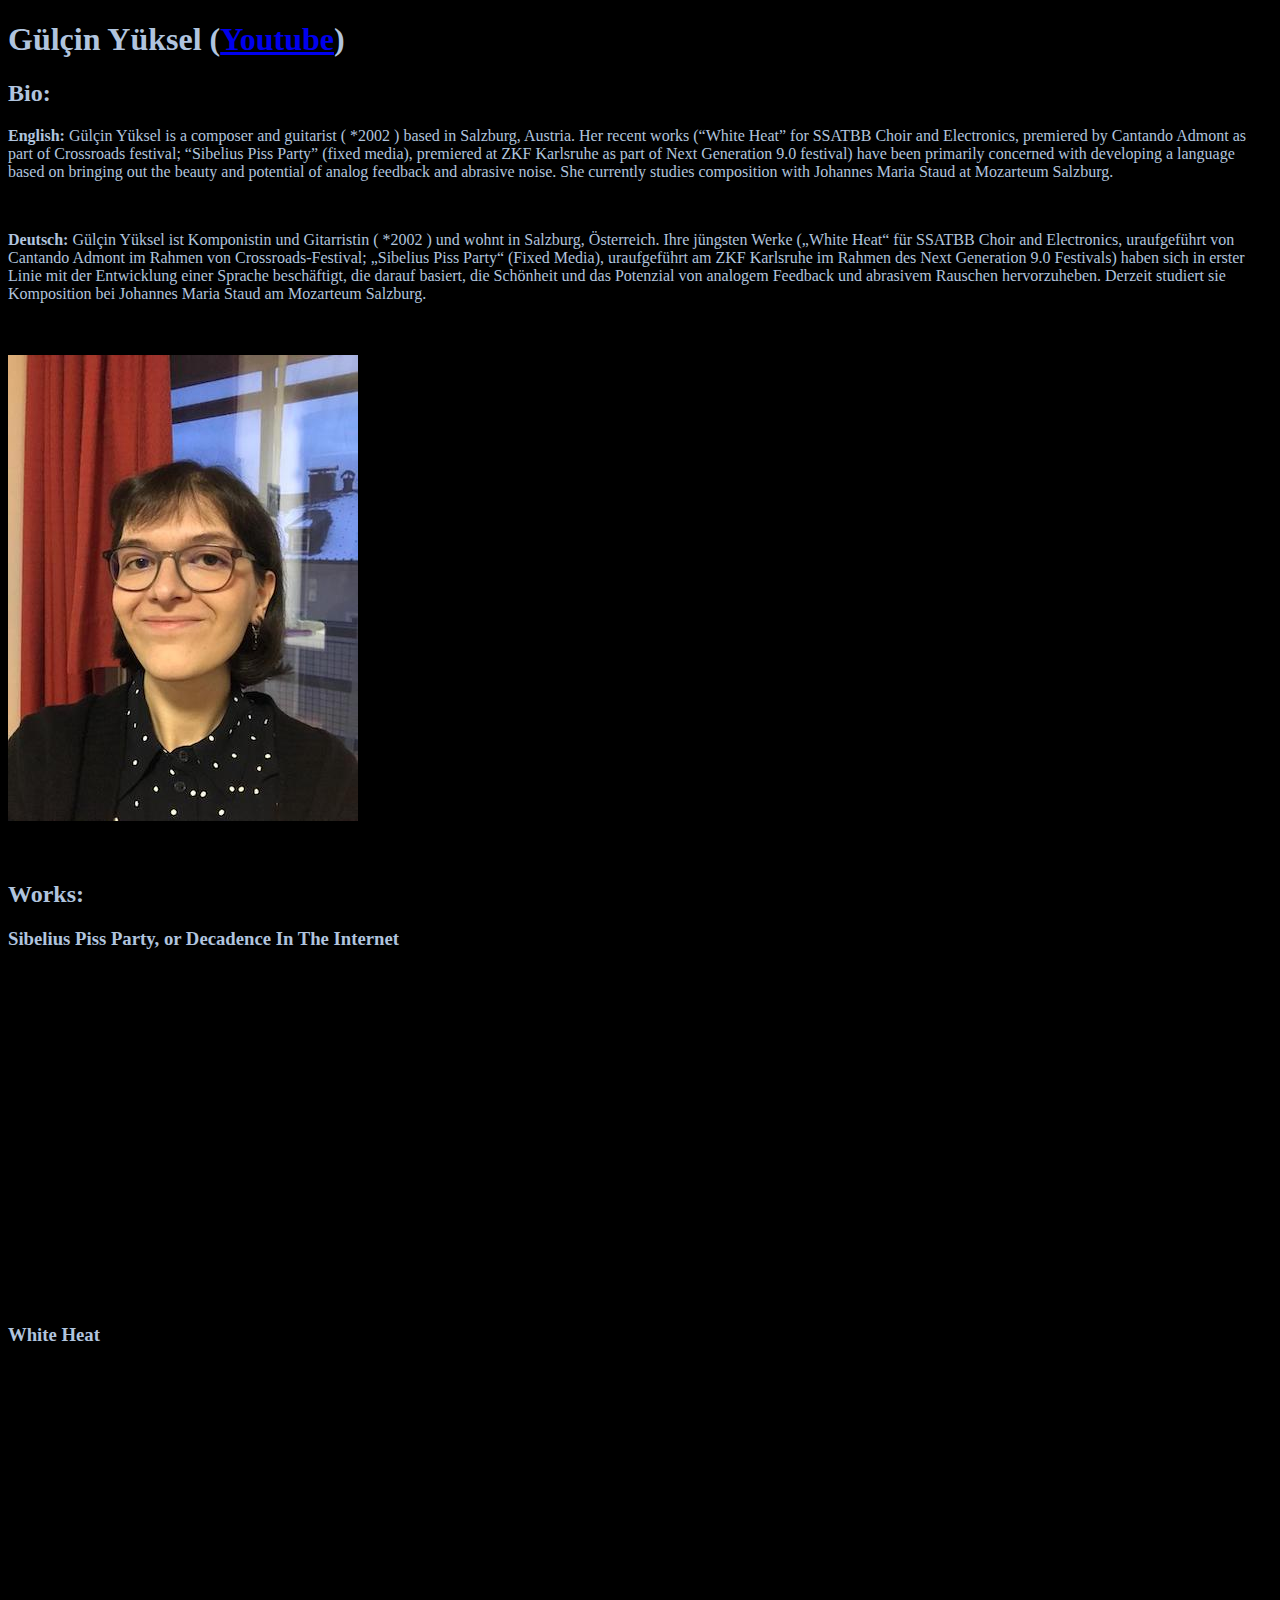
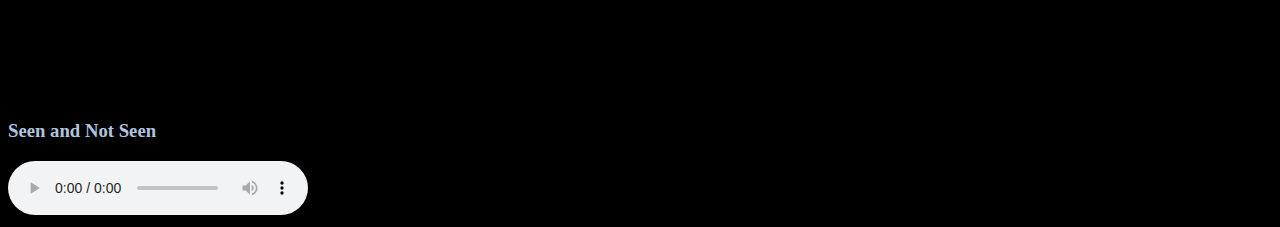
==== index.html @ 16b64a78 "Add files via upload" ====
<!DOCTYPE html>
<html>
    <head>
    	
        <meta charset="utf-8">
        <meta name="viewport" content="width=device-width, initial-scale=1">
        <title>The Wisdom of The Plant</title>
        <style>
            body {
                background: black;
                color: lightsteelblue;
            }    
        </style>
    
    </head>	
 

    <body>


        <header>

            <h1>Gülçin Yüksel 
                    
                    (<a href="https://www.youtube.com/channel/UC0Oo_1ueF9h9_8ClsS2RiwA">Youtube</a>)
            
            </h1>

        </header>
        
        <main>
        
            
            <article>

                <h2>Bio:</h2>

                <section>
                
                    <p>
                        <b>English:</b> Gülçin Yüksel is a composer and guitarist ( *2002 ) based in Salzburg, Austria. Her recent works (“White Heat” for SSATBB Choir and Electronics, premiered by Cantando Admont as part of Crossroads festival; “Sibelius Piss Party” (fixed media), premiered at ZKF Karlsruhe as part of Next Generation 9.0 festival) have been primarily concerned with developing a language based on bringing out the beauty and potential of analog feedback and abrasive noise. She currently studies composition with Johannes Maria Staud at Mozarteum Salzburg.</p>

                </section><br>
                
                <section>
                    
                    <p>
                        <b>Deutsch:</b> Gülçin Yüksel ist Komponistin und Gitarristin ( *2002 ) und wohnt in Salzburg, Österreich. Ihre jüngsten Werke („White Heat“ für SSATBB Choir and Electronics, uraufgeführt von Cantando Admont im Rahmen von Crossroads-Festival; „Sibelius Piss Party“ (Fixed Media), uraufgeführt am ZKF Karlsruhe im Rahmen des Next Generation 9.0 Festivals) haben sich in erster Linie mit der Entwicklung einer Sprache beschäftigt, die darauf basiert, die Schönheit und das Potenzial von analogem Feedback und abrasivem Rauschen hervorzuheben. Derzeit studiert sie Komposition bei Johannes Maria Staud am Mozarteum Salzburg.
                    </p>    

                </section><br><br> 

                <section>

                    <img src="me.jpeg" alt="me">

                </section>       
            
            

            </article><br><br>

            <article>

                
                <h2><b>Works:</b></h2>

                <section>
                
                    <p>
                        <h3>Sibelius Piss Party, or Decadence In The Internet</h3> 
                    </p>

                    <iframe width="560" height="315" src="https://www.youtube.com/embed/KhAY-fOJGyc" title="YouTube video player" frameborder="0" allow="accelerometer; autoplay; clipboard-write; encrypted-media; gyroscope; picture-in-picture; web-share" allowfullscreen></iframe>
                
                </section><br>

                
                <section>
                
                    <p>
                        <h3>White Heat</h3> 
                    </p>

                    <iframe width="560" height="315" src="https://www.youtube.com/embed/L78QsB83ImY?start=6301" title="YouTube video player" frameborder="0" allow="accelerometer; autoplay; clipboard-write; encrypted-media; gyroscope; picture-in-picture; web-share" allowfullscreen></iframe>
                
                </section><br> 


                <section>
                
                    <p>
                        <h3>Seen and Not Seen</h3> 
                    </p>

                    <audio controls>
                   
                        <source src="seenandnotseen.wav" type="audio/wav">
                    
                    </audio>
                
                </section>                              

        
            </article>                

        

        </main>

        

        
        


        <footer>
            


        </footer>

    



    </body>


</html>
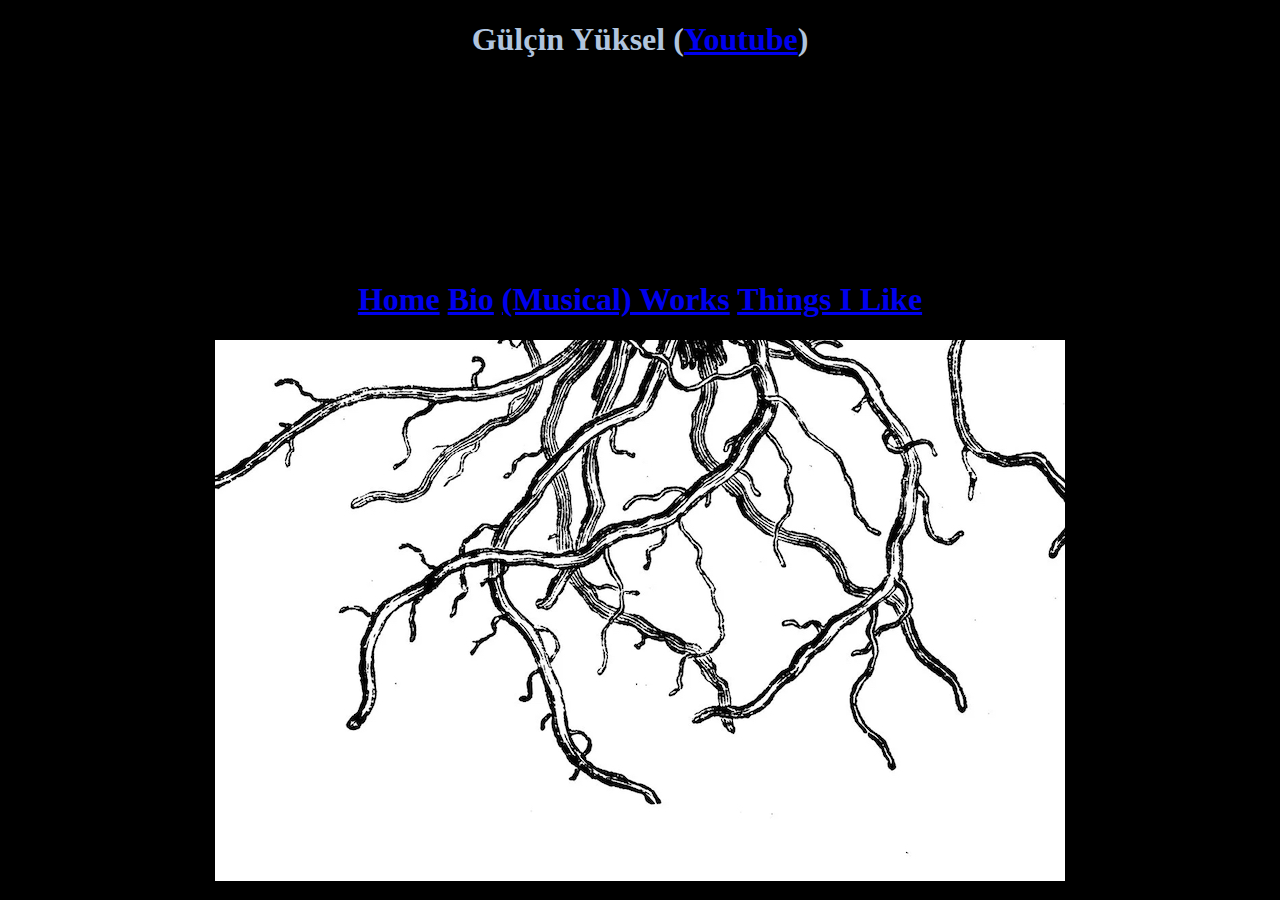
==== commit 5e4d569f: "Add files via upload" ====
--- a/index.html
+++ b/index.html
@@ -20,92 +20,52 @@
 
         <header>
 
-            <h1>Gülçin Yüksel 
+            <center>
+
+                <h1>Gülçin Yüksel 
                     
                     (<a href="https://www.youtube.com/channel/UC0Oo_1ueF9h9_8ClsS2RiwA">Youtube</a>)
             
-            </h1>
+                </h1>
+
+            </center>
+
 
         </header>
+
+        <br><br><br><br><br><br><br><br><br><br> <!--10 breaks-->
+
+        <center>
+            
+            <nav>
+                
+                <h1>
+                    
+                    <a href="./index.html">Home</a>
+                    
+                    <a href="./bio.html">Bio</a>
+                    
+                    <a href="./musical_works.html">(Musical) Works</a>
+
+                    <a href="./things_i_like.html">Things I Like</a>
+                
+                </h1>
+            
+            </nav>
         
-        <main>
-        
+        </center>
+
+        <section>
+
+            <center>
+                <img src="rhizome.jpeg" alt="rhizome">
+            </center>
             
-            <article>
-
-                <h2>Bio:</h2>
-
-                <section>
-                
-                    <p>
-                        <b>English:</b> Gülçin Yüksel is a composer and guitarist ( *2002 ) based in Salzburg, Austria. Her recent works (“White Heat” for SSATBB Choir and Electronics, premiered by Cantando Admont as part of Crossroads festival; “Sibelius Piss Party” (fixed media), premiered at ZKF Karlsruhe as part of Next Generation 9.0 festival) have been primarily concerned with developing a language based on bringing out the beauty and potential of analog feedback and abrasive noise. She currently studies composition with Johannes Maria Staud at Mozarteum Salzburg.</p>
-
-                </section><br>
-                
-                <section>
-                    
-                    <p>
-                        <b>Deutsch:</b> Gülçin Yüksel ist Komponistin und Gitarristin ( *2002 ) und wohnt in Salzburg, Österreich. Ihre jüngsten Werke („White Heat“ für SSATBB Choir and Electronics, uraufgeführt von Cantando Admont im Rahmen von Crossroads-Festival; „Sibelius Piss Party“ (Fixed Media), uraufgeführt am ZKF Karlsruhe im Rahmen des Next Generation 9.0 Festivals) haben sich in erster Linie mit der Entwicklung einer Sprache beschäftigt, die darauf basiert, die Schönheit und das Potenzial von analogem Feedback und abrasivem Rauschen hervorzuheben. Derzeit studiert sie Komposition bei Johannes Maria Staud am Mozarteum Salzburg.
-                    </p>    
-
-                </section><br><br> 
-
-                <section>
-
-                    <img src="me.jpeg" alt="me">
-
-                </section>       
-            
-            
-
-            </article><br><br>
-
-            <article>
-
-                
-                <h2><b>Works:</b></h2>
-
-                <section>
-                
-                    <p>
-                        <h3>Sibelius Piss Party, or Decadence In The Internet</h3> 
-                    </p>
-
-                    <iframe width="560" height="315" src="https://www.youtube.com/embed/KhAY-fOJGyc" title="YouTube video player" frameborder="0" allow="accelerometer; autoplay; clipboard-write; encrypted-media; gyroscope; picture-in-picture; web-share" allowfullscreen></iframe>
-                
-                </section><br>
-
-                
-                <section>
-                
-                    <p>
-                        <h3>White Heat</h3> 
-                    </p>
-
-                    <iframe width="560" height="315" src="https://www.youtube.com/embed/L78QsB83ImY?start=6301" title="YouTube video player" frameborder="0" allow="accelerometer; autoplay; clipboard-write; encrypted-media; gyroscope; picture-in-picture; web-share" allowfullscreen></iframe>
-                
-                </section><br> 
+        </section>
 
 
-                <section>
-                
-                    <p>
-                        <h3>Seen and Not Seen</h3> 
-                    </p>
-
-                    <audio controls>
-                   
-                        <source src="seenandnotseen.wav" type="audio/wav">
-                    
-                    </audio>
-                
-                </section>                              
 
         
-            </article>                
-
-        
-
         </main>
 
         
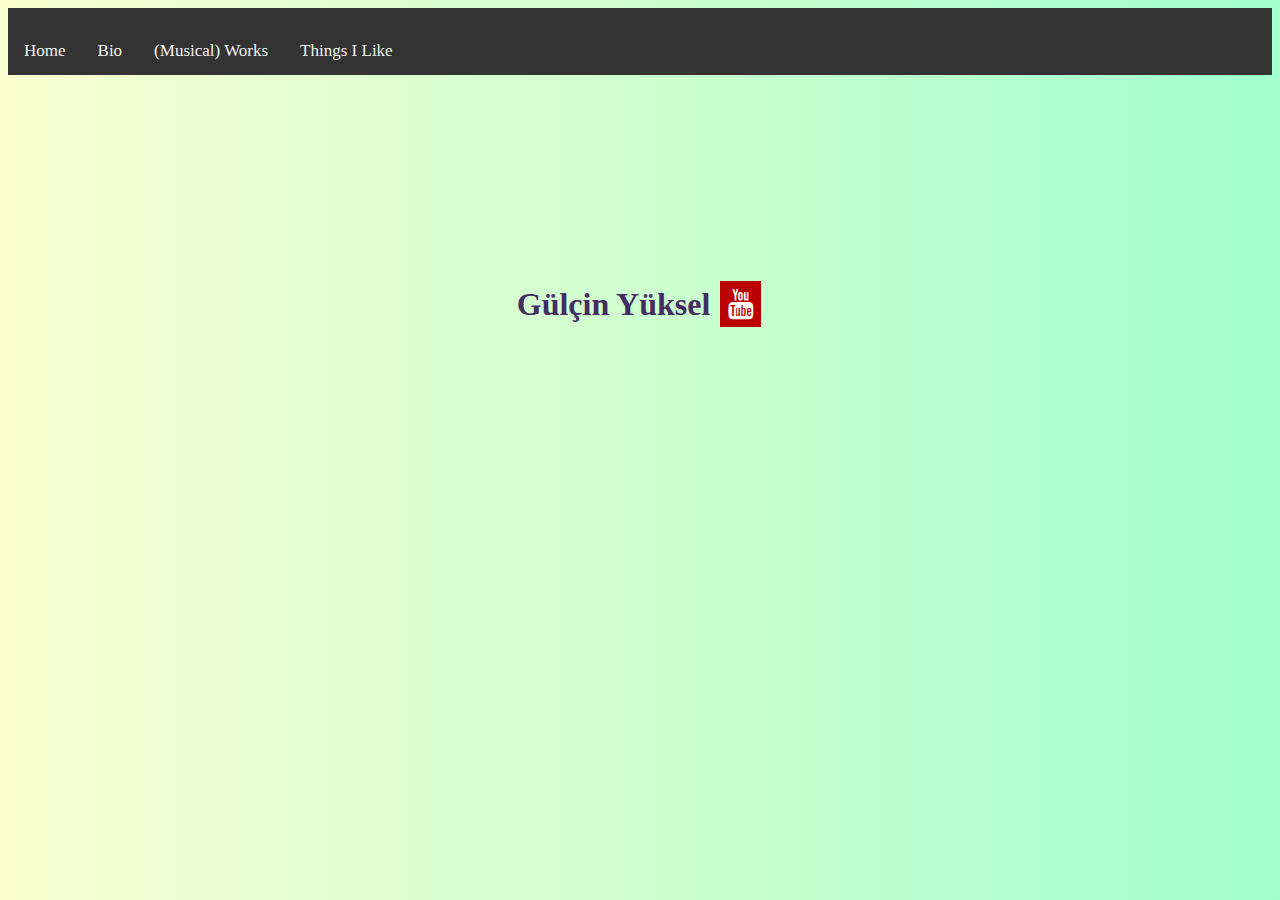
==== commit ec5b6fae: "Update index.html" ====
--- a/index.html
+++ b/index.html
@@ -4,12 +4,61 @@
     	
         <meta charset="utf-8">
         <meta name="viewport" content="width=device-width, initial-scale=1">
+        <link rel="stylesheet" href="https://cdnjs.cloudflare.com/ajax/libs/font-awesome/4.7.0/css/font-awesome.min.css">
         <title>The Wisdom of The Plant</title>
         <style>
             body {
-                background: black;
-                color: lightsteelblue;
-            }    
+                
+
+                background: #A1FFCE;  /* fallback for old browsers */
+                background: -webkit-linear-gradient(to right, #FAFFD1, #A1FFCE);  /* Chrome 10-25, Safari 5.1-6 */
+                background: linear-gradient(to right, #FAFFD1, #A1FFCE); /* W3C, IE 10+/ Edge, Firefox 16+, Chrome 26+, Opera 12+, Safari 7+ */
+                font-family: avenir;
+                font-weight: 800;
+                color:#452c63;
+            }
+            .topnav {
+              overflow: hidden;
+              background-color: #333;
+            }
+
+            .topnav a {
+              float: left;
+              color: #f2f2f2;
+              text-align: center;
+              padding: 14px 16px;
+              text-decoration: none;
+              font-size: 17px;
+            }
+
+            .topnav a:hover {
+              background-color: #ddd;
+              color: black;
+            }
+
+            .topnav a.active {
+              background-color: #04AA6D;
+              color: white;
+            }
+            
+            .fa {
+              padding: 8px;
+              font-size: 30px;
+              width: 25px;
+              text-align: center;
+              text-decoration: none;
+              margin: 5px 2px;
+            }
+
+            .fa:hover {
+                opacity: 0.7;
+            }
+            
+            .fa-youtube {
+                background: #bb0000;
+                color: white;
+            }
+               
         </style>
     
     </head>	
@@ -17,15 +66,35 @@
 
     <body>
 
+        <div class="topnav">
 
-        <header>
+            <h3 style="font-family: inherit; font-weight: 100; color: inherit; ">
+
+                <a href="./index.html">Home</a>
+
+                <a href="./bio.html">Bio</a>
+
+                <a href="./musical_works.html">(Musical) Works</a>
+
+                <a href="./things_i_like.html">Things I Like</a>
+            
+            </h3>
+            
+        </div>
+
+        <br><br><br><br><br><br><br><br><br><br>
+            
+        
+       <header>
 
             <center>
+                
+                <h1 style="font-family: inherit; font-weight: inherit; color: inherit; ">
 
-                <h1>Gülçin Yüksel 
-                    
-                    (<a href="https://www.youtube.com/channel/UC0Oo_1ueF9h9_8ClsS2RiwA">Youtube</a>)
-            
+                Gülçin Yüksel 
+
+                    <a href="https://www.youtube.com/@gulcinyuksel4129/featured" class="fa fa-youtube"></a>
+        
                 </h1>
 
             </center>
@@ -33,44 +102,6 @@
 
         </header>
 
-        <br><br><br><br><br><br><br><br><br><br> <!--10 breaks-->
-
-        <center>
-            
-            <nav>
-                
-                <h1>
-                    
-                    <a href="./index.html">Home</a>
-                    
-                    <a href="./bio.html">Bio</a>
-                    
-                    <a href="./musical_works.html">(Musical) Works</a>
-
-                    <a href="./things_i_like.html">Things I Like</a>
-                
-                </h1>
-            
-            </nav>
-        
-        </center>
-
-        <section>
-
-            <center>
-                <img src="rhizome.jpeg" alt="rhizome">
-            </center>
-            
-        </section>
-
-
-
-        
-        </main>
-
-        
-
-        
         
 
 
@@ -87,4 +118,4 @@
     </body>
 
 
-</html>        +</html>             
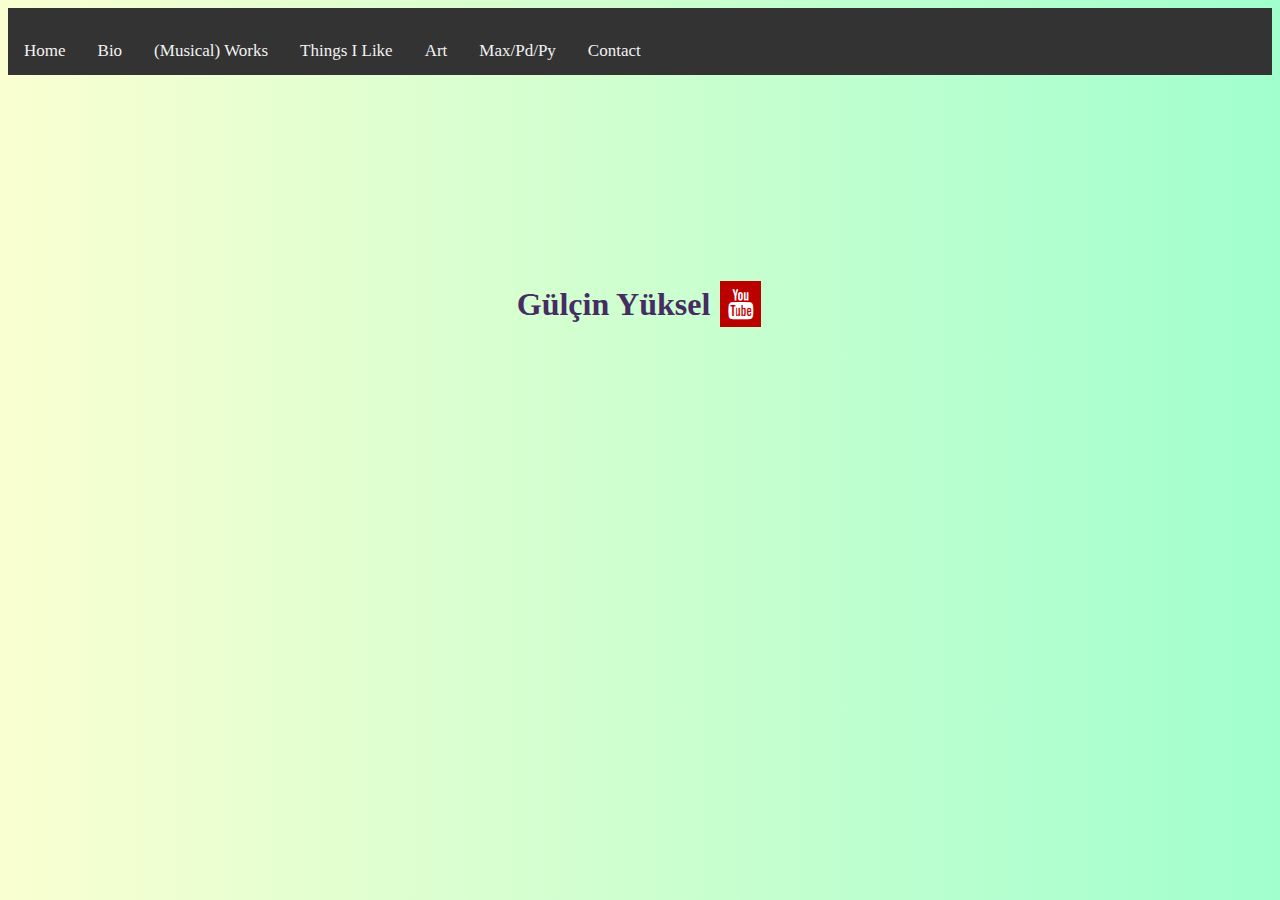
==== commit 514ebc9a: "Add files via upload" ====
--- a/index.html
+++ b/index.html
@@ -6,7 +6,7 @@
         <meta name="viewport" content="width=device-width, initial-scale=1">
         <link rel="stylesheet" href="https://cdnjs.cloudflare.com/ajax/libs/font-awesome/4.7.0/css/font-awesome.min.css">
         <title>The Wisdom of The Plant</title>
-        <style>
+        <style type="text/css">
             body {
                 
 
@@ -58,8 +58,43 @@
                 background: #bb0000;
                 color: white;
             }
+
+            div.clickEffect{
+                position:fixed;
+                box-sizing:border-box;
+                border-style:solid;
+                border-color:#000000;
+                border-radius:50%;
+                animation:clickEffect 0.4s ease-out;
+                z-index:99999;
+            }
+            @keyframes clickEffect{
+                0%{
+                    opacity:1;
+                    width:0.5em; height:0.5em;
+                    margin:-0.25em;
+                    border-width:0.5rem;
+                }
+                100%{
+                    opacity:0.2;
+                    width:15em; height:15em;
+                    margin:-7.5em;
+                    border-width:0.03rem;
+                }
+            }
                
         </style>
+
+        <script type="text/javascript">
+        function clickEffect(e){
+            var d=document.createElement("div");
+            d.className="clickEffect";
+            d.style.top=e.clientY+"px";d.style.left=e.clientX+"px";
+            document.body.appendChild(d);
+            d.addEventListener('animationend',function(){d.parentElement.removeChild(d);}.bind(this));
+        }
+        document.addEventListener('click',clickEffect);
+        </script>
     
     </head>	
  
@@ -77,6 +112,13 @@
                 <a href="./musical_works.html">(Musical) Works</a>
 
                 <a href="./things_i_like.html">Things I Like</a>
+
+                <a href="./art.html">Art</a>
+
+                <a href="./max_pd.html">Max/Pd/Py</a>
+
+                <a href="./contact.html">Contact</a>
+
             
             </h3>
             
@@ -118,4 +160,4 @@
     </body>
 
 
-</html>             
+</html>        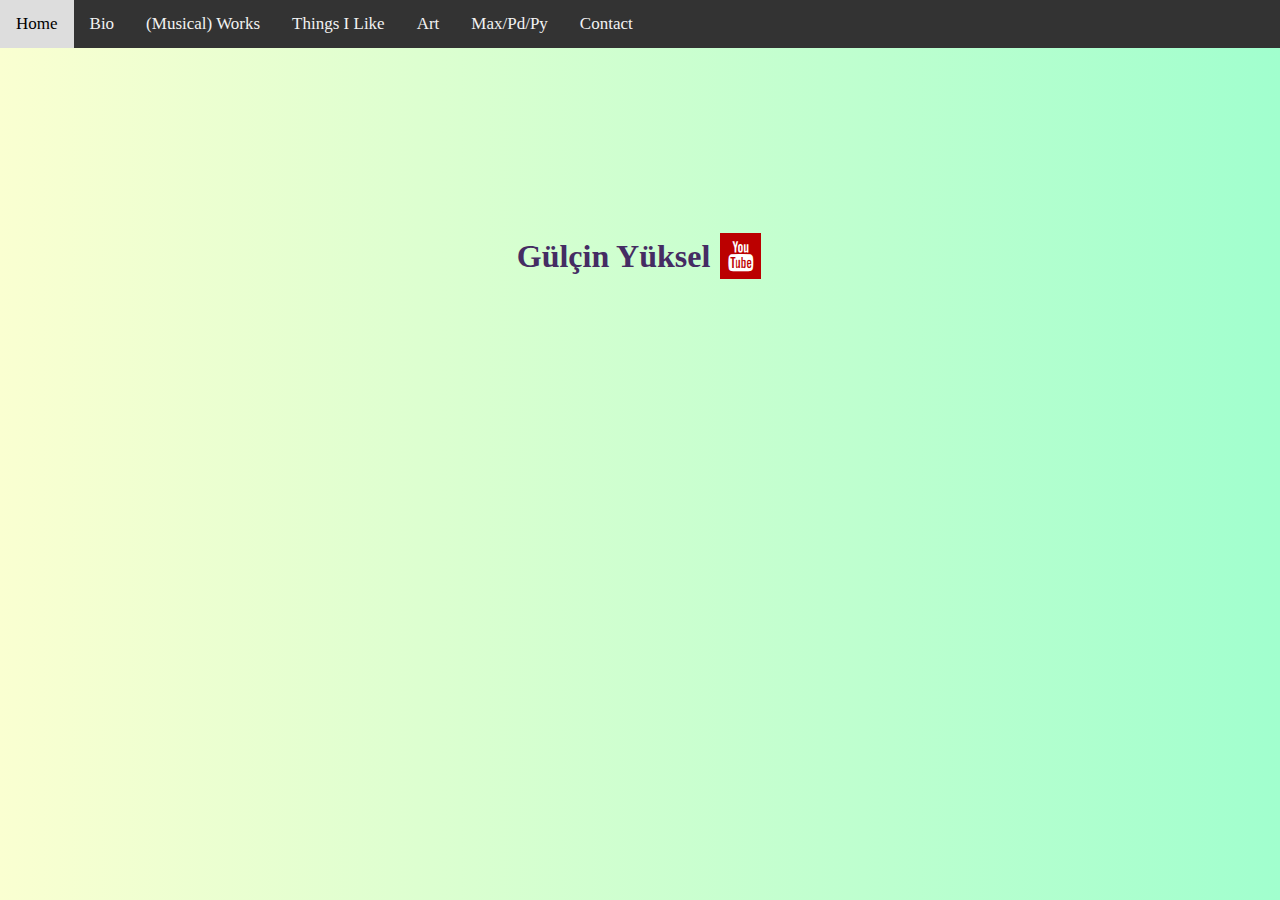
==== commit 193586dc: "Add files via upload" ====
--- a/index.html
+++ b/index.html
@@ -1,15 +1,15 @@
 <!DOCTYPE html>
 <html>
     <head>
-    	
+        
         <meta charset="utf-8">
         <meta name="viewport" content="width=device-width, initial-scale=1">
         <link rel="stylesheet" href="https://cdnjs.cloudflare.com/ajax/libs/font-awesome/4.7.0/css/font-awesome.min.css">
         <title>The Wisdom of The Plant</title>
+        <link rel="stylesheet" href="./style.css">
         <style type="text/css">
             body {
                 
-
                 background: #A1FFCE;  /* fallback for old browsers */
                 background: -webkit-linear-gradient(to right, #FAFFD1, #A1FFCE);  /* Chrome 10-25, Safari 5.1-6 */
                 background: linear-gradient(to right, #FAFFD1, #A1FFCE); /* W3C, IE 10+/ Edge, Firefox 16+, Chrome 26+, Opera 12+, Safari 7+ */
@@ -96,10 +96,315 @@
         document.addEventListener('click',clickEffect);
         </script>
     
-    </head>	
+    </head> 
  
 
     <body>
+
+    <!-- partial:index.partial.html -->
+
+      <div class="circle-container">
+        <div class="circle"></div>
+      </div>
+      <div class="circle-container">
+        <div class="circle"></div>
+      </div>
+      <div class="circle-container">
+        <div class="circle"></div>
+      </div>
+      <div class="circle-container">
+        <div class="circle"></div>
+      </div>
+      <div class="circle-container">
+        <div class="circle"></div>
+      </div>
+      <div class="circle-container">
+        <div class="circle"></div>
+      </div>
+      <div class="circle-container">
+        <div class="circle"></div>
+      </div>
+      <div class="circle-container">
+        <div class="circle"></div>
+      </div>
+      <div class="circle-container">
+        <div class="circle"></div>
+      </div>
+      <div class="circle-container">
+        <div class="circle"></div>
+      </div>
+      <div class="circle-container">
+        <div class="circle"></div>
+      </div>
+      <div class="circle-container">
+        <div class="circle"></div>
+      </div>
+      <div class="circle-container">
+        <div class="circle"></div>
+      </div>
+      <div class="circle-container">
+        <div class="circle"></div>
+      </div>
+      <div class="circle-container">
+        <div class="circle"></div>
+      </div>
+      <div class="circle-container">
+        <div class="circle"></div>
+      </div>
+      <div class="circle-container">
+        <div class="circle"></div>
+      </div>
+      <div class="circle-container">
+        <div class="circle"></div>
+      </div>
+      <div class="circle-container">
+        <div class="circle"></div>
+      </div>
+      <div class="circle-container">
+        <div class="circle"></div>
+      </div>
+      <div class="circle-container">
+        <div class="circle"></div>
+      </div>
+      <div class="circle-container">
+        <div class="circle"></div>
+      </div>
+      <div class="circle-container">
+        <div class="circle"></div>
+      </div>
+      <div class="circle-container">
+        <div class="circle"></div>
+      </div>
+      <div class="circle-container">
+        <div class="circle"></div>
+      </div>
+      <div class="circle-container">
+        <div class="circle"></div>
+      </div>
+      <div class="circle-container">
+        <div class="circle"></div>
+      </div>
+      <div class="circle-container">
+        <div class="circle"></div>
+      </div>
+      <div class="circle-container">
+        <div class="circle"></div>
+      </div>
+      <div class="circle-container">
+        <div class="circle"></div>
+      </div>
+      <div class="circle-container">
+        <div class="circle"></div>
+      </div>
+      <div class="circle-container">
+        <div class="circle"></div>
+      </div>
+      <div class="circle-container">
+        <div class="circle"></div>
+      </div>
+      <div class="circle-container">
+        <div class="circle"></div>
+      </div>
+      <div class="circle-container">
+        <div class="circle"></div>
+      </div>
+      <div class="circle-container">
+        <div class="circle"></div>
+      </div>
+      <div class="circle-container">
+        <div class="circle"></div>
+      </div>
+      <div class="circle-container">
+        <div class="circle"></div>
+      </div>
+      <div class="circle-container">
+        <div class="circle"></div>
+      </div>
+      <div class="circle-container">
+        <div class="circle"></div>
+      </div>
+      <div class="circle-container">
+        <div class="circle"></div>
+      </div>
+      <div class="circle-container">
+        <div class="circle"></div>
+      </div>
+      <div class="circle-container">
+        <div class="circle"></div>
+      </div>
+      <div class="circle-container">
+        <div class="circle"></div>
+      </div>
+      <div class="circle-container">
+        <div class="circle"></div>
+      </div>
+      <div class="circle-container">
+        <div class="circle"></div>
+      </div>
+      <div class="circle-container">
+        <div class="circle"></div>
+      </div>
+      <div class="circle-container">
+        <div class="circle"></div>
+      </div>
+      <div class="circle-container">
+        <div class="circle"></div>
+      </div>
+      <div class="circle-container">
+        <div class="circle"></div>
+      </div>
+      <div class="circle-container">
+        <div class="circle"></div>
+      </div>
+      <div class="circle-container">
+        <div class="circle"></div>
+      </div>
+      <div class="circle-container">
+        <div class="circle"></div>
+      </div>
+      <div class="circle-container">
+        <div class="circle"></div>
+      </div>
+      <div class="circle-container">
+        <div class="circle"></div>
+      </div>
+      <div class="circle-container">
+        <div class="circle"></div>
+      </div>
+      <div class="circle-container">
+        <div class="circle"></div>
+      </div>
+      <div class="circle-container">
+        <div class="circle"></div>
+      </div>
+      <div class="circle-container">
+        <div class="circle"></div>
+      </div>
+      <div class="circle-container">
+        <div class="circle"></div>
+      </div>
+      <div class="circle-container">
+        <div class="circle"></div>
+      </div>
+      <div class="circle-container">
+        <div class="circle"></div>
+      </div>
+      <div class="circle-container">
+        <div class="circle"></div>
+      </div>
+      <div class="circle-container">
+        <div class="circle"></div>
+      </div>
+      <div class="circle-container">
+        <div class="circle"></div>
+      </div>
+      <div class="circle-container">
+        <div class="circle"></div>
+      </div>
+      <div class="circle-container">
+        <div class="circle"></div>
+      </div>
+      <div class="circle-container">
+        <div class="circle"></div>
+      </div>
+      <div class="circle-container">
+        <div class="circle"></div>
+      </div>
+      <div class="circle-container">
+        <div class="circle"></div>
+      </div>
+      <div class="circle-container">
+        <div class="circle"></div>
+      </div>
+      <div class="circle-container">
+        <div class="circle"></div>
+      </div>
+      <div class="circle-container">
+        <div class="circle"></div>
+      </div>
+      <div class="circle-container">
+        <div class="circle"></div>
+      </div>
+      <div class="circle-container">
+        <div class="circle"></div>
+      </div>
+      <div class="circle-container">
+        <div class="circle"></div>
+      </div>
+      <div class="circle-container">
+        <div class="circle"></div>
+      </div>
+      <div class="circle-container">
+        <div class="circle"></div>
+      </div>
+      <div class="circle-container">
+        <div class="circle"></div>
+      </div>
+      <div class="circle-container">
+        <div class="circle"></div>
+      </div>
+      <div class="circle-container">
+        <div class="circle"></div>
+      </div>
+      <div class="circle-container">
+        <div class="circle"></div>
+      </div>
+      <div class="circle-container">
+        <div class="circle"></div>
+      </div>
+      <div class="circle-container">
+        <div class="circle"></div>
+      </div>
+      <div class="circle-container">
+        <div class="circle"></div>
+      </div>
+      <div class="circle-container">
+        <div class="circle"></div>
+      </div>
+      <div class="circle-container">
+        <div class="circle"></div>
+      </div>
+      <div class="circle-container">
+        <div class="circle"></div>
+      </div>
+      <div class="circle-container">
+        <div class="circle"></div>
+      </div>
+      <div class="circle-container">
+        <div class="circle"></div>
+      </div>
+      <div class="circle-container">
+        <div class="circle"></div>
+      </div>
+      <div class="circle-container">
+        <div class="circle"></div>
+      </div>
+      <div class="circle-container">
+        <div class="circle"></div>
+      </div>
+      <div class="circle-container">
+        <div class="circle"></div>
+      </div>
+      <div class="circle-container">
+        <div class="circle"></div>
+      </div>
+      <div class="circle-container">
+        <div class="circle"></div>
+      </div>
+      <div class="circle-container">
+        <div class="circle"></div>
+      </div>
+      <div class="circle-container">
+        <div class="circle"></div>
+      </div>
+      <div class="circle-container">
+        <div class="circle"></div>
+      </div>
+      <div class="circle-container">
+        <div class="circle"></div>
+      </div>
+    </div>
+<!-- partial -->
 
         <div class="topnav">
 
--- a/style.css
+++ b/style.css
@@ -0,0 +1,6935 @@
+* {
+  margin: 0;
+  padding: 0;
+}
+
+html,
+body {
+  width: 100%;
+  height: 100%;
+  overflow: hidden;
+}
+
+body {
+  background-color: #021027;
+}
+
+.container {
+  width: 100%;
+  height: 100%;
+  overflow: hidden;
+  position: relative;
+}
+
+.background {
+  display: block;
+  position: absolute;
+  top: 0;
+  left: 0;
+  -o-object-fit: cover;
+     object-fit: cover;
+  width: 100%;
+  height: 100%;
+  -webkit-mask-image: radial-gradient(white 0%, white 30%, transparent 80%, transparent);
+          mask-image: radial-gradient(white 0%, white 30%, transparent 80%, transparent);
+}
+
+.circle-container {
+  position: absolute;
+  -webkit-transform: translateY(-10vh);
+          transform: translateY(-10vh);
+  -webkit-animation-iteration-count: infinite;
+          animation-iteration-count: infinite;
+  -webkit-animation-timing-function: linear;
+          animation-timing-function: linear;
+}
+.circle-container .circle {
+  width: 100%;
+  height: 100%;
+  border-radius: 50%;
+  mix-blend-mode: screen;
+  background-image: radial-gradient(white, #7DF9FF 20%, rgba(153, 255, 255, 0) 60%);
+  -webkit-animation: fadein-frames 200ms infinite, scale-frames 2s infinite;
+          animation: fadein-frames 200ms infinite, scale-frames 2s infinite;
+}
+@-webkit-keyframes fade-frames {
+  0% {
+    opacity: 1;
+  }
+  50% {
+    opacity: 0.7;
+  }
+  100% {
+    opacity: 1;
+  }
+}
+@keyframes fade-frames {
+  0% {
+    opacity: 1;
+  }
+  50% {
+    opacity: 0.7;
+  }
+  100% {
+    opacity: 1;
+  }
+}
+@-webkit-keyframes scale-frames {
+  0% {
+    -webkit-transform: scale3d(0.4, 0.4, 1);
+            transform: scale3d(0.4, 0.4, 1);
+  }
+  50% {
+    -webkit-transform: scale3d(2.2, 2.2, 1);
+            transform: scale3d(2.2, 2.2, 1);
+  }
+  100% {
+    -webkit-transform: scale3d(0.4, 0.4, 1);
+            transform: scale3d(0.4, 0.4, 1);
+  }
+}
+@keyframes scale-frames {
+  0% {
+    -webkit-transform: scale3d(0.4, 0.4, 1);
+            transform: scale3d(0.4, 0.4, 1);
+  }
+  50% {
+    -webkit-transform: scale3d(2.2, 2.2, 1);
+            transform: scale3d(2.2, 2.2, 1);
+  }
+  100% {
+    -webkit-transform: scale3d(0.4, 0.4, 1);
+            transform: scale3d(0.4, 0.4, 1);
+  }
+}
+.circle-container:nth-child(1) {
+  width: 2px;
+  height: 2px;
+  -webkit-animation-name: move-frames-1;
+          animation-name: move-frames-1;
+  -webkit-animation-duration: 34227ms;
+          animation-duration: 34227ms;
+  -webkit-animation-delay: 12123ms;
+          animation-delay: 12123ms;
+}
+@-webkit-keyframes move-frames-1 {
+  from {
+    -webkit-transform: translate3d(96vw, 101vh, 0);
+            transform: translate3d(96vw, 101vh, 0);
+  }
+  to {
+    -webkit-transform: translate3d(79vw, -129vh, 0);
+            transform: translate3d(79vw, -129vh, 0);
+  }
+}
+@keyframes move-frames-1 {
+  from {
+    -webkit-transform: translate3d(96vw, 101vh, 0);
+            transform: translate3d(96vw, 101vh, 0);
+  }
+  to {
+    -webkit-transform: translate3d(79vw, -129vh, 0);
+            transform: translate3d(79vw, -129vh, 0);
+  }
+}
+.circle-container:nth-child(1) .circle {
+  -webkit-animation-delay: 3711ms;
+          animation-delay: 3711ms;
+}
+.circle-container:nth-child(2) {
+  width: 3px;
+  height: 3px;
+  -webkit-animation-name: move-frames-2;
+          animation-name: move-frames-2;
+  -webkit-animation-duration: 28770ms;
+          animation-duration: 28770ms;
+  -webkit-animation-delay: 13031ms;
+          animation-delay: 13031ms;
+}
+@-webkit-keyframes move-frames-2 {
+  from {
+    -webkit-transform: translate3d(25vw, 105vh, 0);
+            transform: translate3d(25vw, 105vh, 0);
+  }
+  to {
+    -webkit-transform: translate3d(29vw, -108vh, 0);
+            transform: translate3d(29vw, -108vh, 0);
+  }
+}
+@keyframes move-frames-2 {
+  from {
+    -webkit-transform: translate3d(25vw, 105vh, 0);
+            transform: translate3d(25vw, 105vh, 0);
+  }
+  to {
+    -webkit-transform: translate3d(29vw, -108vh, 0);
+            transform: translate3d(29vw, -108vh, 0);
+  }
+}
+.circle-container:nth-child(2) .circle {
+  -webkit-animation-delay: 1312ms;
+          animation-delay: 1312ms;
+}
+.circle-container:nth-child(3) {
+  width: 8px;
+  height: 8px;
+  -webkit-animation-name: move-frames-3;
+          animation-name: move-frames-3;
+  -webkit-animation-duration: 30530ms;
+          animation-duration: 30530ms;
+  -webkit-animation-delay: 19835ms;
+          animation-delay: 19835ms;
+}
+@-webkit-keyframes move-frames-3 {
+  from {
+    -webkit-transform: translate3d(76vw, 101vh, 0);
+            transform: translate3d(76vw, 101vh, 0);
+  }
+  to {
+    -webkit-transform: translate3d(49vw, -124vh, 0);
+            transform: translate3d(49vw, -124vh, 0);
+  }
+}
+@keyframes move-frames-3 {
+  from {
+    -webkit-transform: translate3d(76vw, 101vh, 0);
+            transform: translate3d(76vw, 101vh, 0);
+  }
+  to {
+    -webkit-transform: translate3d(49vw, -124vh, 0);
+            transform: translate3d(49vw, -124vh, 0);
+  }
+}
+.circle-container:nth-child(3) .circle {
+  -webkit-animation-delay: 259ms;
+          animation-delay: 259ms;
+}
+.circle-container:nth-child(4) {
+  width: 6px;
+  height: 6px;
+  -webkit-animation-name: move-frames-4;
+          animation-name: move-frames-4;
+  -webkit-animation-duration: 28458ms;
+          animation-duration: 28458ms;
+  -webkit-animation-delay: 30861ms;
+          animation-delay: 30861ms;
+}
+@-webkit-keyframes move-frames-4 {
+  from {
+    -webkit-transform: translate3d(71vw, 110vh, 0);
+            transform: translate3d(71vw, 110vh, 0);
+  }
+  to {
+    -webkit-transform: translate3d(5vw, -114vh, 0);
+            transform: translate3d(5vw, -114vh, 0);
+  }
+}
+@keyframes move-frames-4 {
+  from {
+    -webkit-transform: translate3d(71vw, 110vh, 0);
+            transform: translate3d(71vw, 110vh, 0);
+  }
+  to {
+    -webkit-transform: translate3d(5vw, -114vh, 0);
+            transform: translate3d(5vw, -114vh, 0);
+  }
+}
+.circle-container:nth-child(4) .circle {
+  -webkit-animation-delay: 2001ms;
+          animation-delay: 2001ms;
+}
+.circle-container:nth-child(5) {
+  width: 1px;
+  height: 1px;
+  -webkit-animation-name: move-frames-5;
+          animation-name: move-frames-5;
+  -webkit-animation-duration: 34336ms;
+          animation-duration: 34336ms;
+  -webkit-animation-delay: 33136ms;
+          animation-delay: 33136ms;
+}
+@-webkit-keyframes move-frames-5 {
+  from {
+    -webkit-transform: translate3d(33vw, 103vh, 0);
+            transform: translate3d(33vw, 103vh, 0);
+  }
+  to {
+    -webkit-transform: translate3d(7vw, -130vh, 0);
+            transform: translate3d(7vw, -130vh, 0);
+  }
+}
+@keyframes move-frames-5 {
+  from {
+    -webkit-transform: translate3d(33vw, 103vh, 0);
+            transform: translate3d(33vw, 103vh, 0);
+  }
+  to {
+    -webkit-transform: translate3d(7vw, -130vh, 0);
+            transform: translate3d(7vw, -130vh, 0);
+  }
+}
+.circle-container:nth-child(5) .circle {
+  -webkit-animation-delay: 3784ms;
+          animation-delay: 3784ms;
+}
+.circle-container:nth-child(6) {
+  width: 7px;
+  height: 7px;
+  -webkit-animation-name: move-frames-6;
+          animation-name: move-frames-6;
+  -webkit-animation-duration: 34283ms;
+          animation-duration: 34283ms;
+  -webkit-animation-delay: 28654ms;
+          animation-delay: 28654ms;
+}
+@-webkit-keyframes move-frames-6 {
+  from {
+    -webkit-transform: translate3d(65vw, 105vh, 0);
+            transform: translate3d(65vw, 105vh, 0);
+  }
+  to {
+    -webkit-transform: translate3d(6vw, -122vh, 0);
+            transform: translate3d(6vw, -122vh, 0);
+  }
+}
+@keyframes move-frames-6 {
+  from {
+    -webkit-transform: translate3d(65vw, 105vh, 0);
+            transform: translate3d(65vw, 105vh, 0);
+  }
+  to {
+    -webkit-transform: translate3d(6vw, -122vh, 0);
+            transform: translate3d(6vw, -122vh, 0);
+  }
+}
+.circle-container:nth-child(6) .circle {
+  -webkit-animation-delay: 2495ms;
+          animation-delay: 2495ms;
+}
+.circle-container:nth-child(7) {
+  width: 5px;
+  height: 5px;
+  -webkit-animation-name: move-frames-7;
+          animation-name: move-frames-7;
+  -webkit-animation-duration: 30743ms;
+          animation-duration: 30743ms;
+  -webkit-animation-delay: 4869ms;
+          animation-delay: 4869ms;
+}
+@-webkit-keyframes move-frames-7 {
+  from {
+    -webkit-transform: translate3d(12vw, 109vh, 0);
+            transform: translate3d(12vw, 109vh, 0);
+  }
+  to {
+    -webkit-transform: translate3d(62vw, -112vh, 0);
+            transform: translate3d(62vw, -112vh, 0);
+  }
+}
+@keyframes move-frames-7 {
+  from {
+    -webkit-transform: translate3d(12vw, 109vh, 0);
+            transform: translate3d(12vw, 109vh, 0);
+  }
+  to {
+    -webkit-transform: translate3d(62vw, -112vh, 0);
+            transform: translate3d(62vw, -112vh, 0);
+  }
+}
+.circle-container:nth-child(7) .circle {
+  -webkit-animation-delay: 1519ms;
+          animation-delay: 1519ms;
+}
+.circle-container:nth-child(8) {
+  width: 8px;
+  height: 8px;
+  -webkit-animation-name: move-frames-8;
+          animation-name: move-frames-8;
+  -webkit-animation-duration: 30229ms;
+          animation-duration: 30229ms;
+  -webkit-animation-delay: 13890ms;
+          animation-delay: 13890ms;
+}
+@-webkit-keyframes move-frames-8 {
+  from {
+    -webkit-transform: translate3d(85vw, 110vh, 0);
+            transform: translate3d(85vw, 110vh, 0);
+  }
+  to {
+    -webkit-transform: translate3d(69vw, -117vh, 0);
+            transform: translate3d(69vw, -117vh, 0);
+  }
+}
+@keyframes move-frames-8 {
+  from {
+    -webkit-transform: translate3d(85vw, 110vh, 0);
+            transform: translate3d(85vw, 110vh, 0);
+  }
+  to {
+    -webkit-transform: translate3d(69vw, -117vh, 0);
+            transform: translate3d(69vw, -117vh, 0);
+  }
+}
+.circle-container:nth-child(8) .circle {
+  -webkit-animation-delay: 723ms;
+          animation-delay: 723ms;
+}
+.circle-container:nth-child(9) {
+  width: 7px;
+  height: 7px;
+  -webkit-animation-name: move-frames-9;
+          animation-name: move-frames-9;
+  -webkit-animation-duration: 32226ms;
+          animation-duration: 32226ms;
+  -webkit-animation-delay: 11330ms;
+          animation-delay: 11330ms;
+}
+@-webkit-keyframes move-frames-9 {
+  from {
+    -webkit-transform: translate3d(49vw, 106vh, 0);
+            transform: translate3d(49vw, 106vh, 0);
+  }
+  to {
+    -webkit-transform: translate3d(91vw, -117vh, 0);
+            transform: translate3d(91vw, -117vh, 0);
+  }
+}
+@keyframes move-frames-9 {
+  from {
+    -webkit-transform: translate3d(49vw, 106vh, 0);
+            transform: translate3d(49vw, 106vh, 0);
+  }
+  to {
+    -webkit-transform: translate3d(91vw, -117vh, 0);
+            transform: translate3d(91vw, -117vh, 0);
+  }
+}
+.circle-container:nth-child(9) .circle {
+  -webkit-animation-delay: 2869ms;
+          animation-delay: 2869ms;
+}
+.circle-container:nth-child(10) {
+  width: 1px;
+  height: 1px;
+  -webkit-animation-name: move-frames-10;
+          animation-name: move-frames-10;
+  -webkit-animation-duration: 28561ms;
+          animation-duration: 28561ms;
+  -webkit-animation-delay: 27619ms;
+          animation-delay: 27619ms;
+}
+@-webkit-keyframes move-frames-10 {
+  from {
+    -webkit-transform: translate3d(90vw, 103vh, 0);
+            transform: translate3d(90vw, 103vh, 0);
+  }
+  to {
+    -webkit-transform: translate3d(70vw, -109vh, 0);
+            transform: translate3d(70vw, -109vh, 0);
+  }
+}
+@keyframes move-frames-10 {
+  from {
+    -webkit-transform: translate3d(90vw, 103vh, 0);
+            transform: translate3d(90vw, 103vh, 0);
+  }
+  to {
+    -webkit-transform: translate3d(70vw, -109vh, 0);
+            transform: translate3d(70vw, -109vh, 0);
+  }
+}
+.circle-container:nth-child(10) .circle {
+  -webkit-animation-delay: 14ms;
+          animation-delay: 14ms;
+}
+.circle-container:nth-child(11) {
+  width: 3px;
+  height: 3px;
+  -webkit-animation-name: move-frames-11;
+          animation-name: move-frames-11;
+  -webkit-animation-duration: 33564ms;
+          animation-duration: 33564ms;
+  -webkit-animation-delay: 11786ms;
+          animation-delay: 11786ms;
+}
+@-webkit-keyframes move-frames-11 {
+  from {
+    -webkit-transform: translate3d(90vw, 101vh, 0);
+            transform: translate3d(90vw, 101vh, 0);
+  }
+  to {
+    -webkit-transform: translate3d(31vw, -117vh, 0);
+            transform: translate3d(31vw, -117vh, 0);
+  }
+}
+@keyframes move-frames-11 {
+  from {
+    -webkit-transform: translate3d(90vw, 101vh, 0);
+            transform: translate3d(90vw, 101vh, 0);
+  }
+  to {
+    -webkit-transform: translate3d(31vw, -117vh, 0);
+            transform: translate3d(31vw, -117vh, 0);
+  }
+}
+.circle-container:nth-child(11) .circle {
+  -webkit-animation-delay: 2613ms;
+          animation-delay: 2613ms;
+}
+.circle-container:nth-child(12) {
+  width: 8px;
+  height: 8px;
+  -webkit-animation-name: move-frames-12;
+          animation-name: move-frames-12;
+  -webkit-animation-duration: 32631ms;
+          animation-duration: 32631ms;
+  -webkit-animation-delay: 9229ms;
+          animation-delay: 9229ms;
+}
+@-webkit-keyframes move-frames-12 {
+  from {
+    -webkit-transform: translate3d(22vw, 110vh, 0);
+            transform: translate3d(22vw, 110vh, 0);
+  }
+  to {
+    -webkit-transform: translate3d(22vw, -139vh, 0);
+            transform: translate3d(22vw, -139vh, 0);
+  }
+}
+@keyframes move-frames-12 {
+  from {
+    -webkit-transform: translate3d(22vw, 110vh, 0);
+            transform: translate3d(22vw, 110vh, 0);
+  }
+  to {
+    -webkit-transform: translate3d(22vw, -139vh, 0);
+            transform: translate3d(22vw, -139vh, 0);
+  }
+}
+.circle-container:nth-child(12) .circle {
+  -webkit-animation-delay: 3319ms;
+          animation-delay: 3319ms;
+}
+.circle-container:nth-child(13) {
+  width: 3px;
+  height: 3px;
+  -webkit-animation-name: move-frames-13;
+          animation-name: move-frames-13;
+  -webkit-animation-duration: 30053ms;
+          animation-duration: 30053ms;
+  -webkit-animation-delay: 36578ms;
+          animation-delay: 36578ms;
+}
+@-webkit-keyframes move-frames-13 {
+  from {
+    -webkit-transform: translate3d(84vw, 106vh, 0);
+            transform: translate3d(84vw, 106vh, 0);
+  }
+  to {
+    -webkit-transform: translate3d(32vw, -108vh, 0);
+            transform: translate3d(32vw, -108vh, 0);
+  }
+}
+@keyframes move-frames-13 {
+  from {
+    -webkit-transform: translate3d(84vw, 106vh, 0);
+            transform: translate3d(84vw, 106vh, 0);
+  }
+  to {
+    -webkit-transform: translate3d(32vw, -108vh, 0);
+            transform: translate3d(32vw, -108vh, 0);
+  }
+}
+.circle-container:nth-child(13) .circle {
+  -webkit-animation-delay: 3285ms;
+          animation-delay: 3285ms;
+}
+.circle-container:nth-child(14) {
+  width: 6px;
+  height: 6px;
+  -webkit-animation-name: move-frames-14;
+          animation-name: move-frames-14;
+  -webkit-animation-duration: 28502ms;
+          animation-duration: 28502ms;
+  -webkit-animation-delay: 6335ms;
+          animation-delay: 6335ms;
+}
+@-webkit-keyframes move-frames-14 {
+  from {
+    -webkit-transform: translate3d(58vw, 106vh, 0);
+            transform: translate3d(58vw, 106vh, 0);
+  }
+  to {
+    -webkit-transform: translate3d(64vw, -125vh, 0);
+            transform: translate3d(64vw, -125vh, 0);
+  }
+}
+@keyframes move-frames-14 {
+  from {
+    -webkit-transform: translate3d(58vw, 106vh, 0);
+            transform: translate3d(58vw, 106vh, 0);
+  }
+  to {
+    -webkit-transform: translate3d(64vw, -125vh, 0);
+            transform: translate3d(64vw, -125vh, 0);
+  }
+}
+.circle-container:nth-child(14) .circle {
+  -webkit-animation-delay: 3345ms;
+          animation-delay: 3345ms;
+}
+.circle-container:nth-child(15) {
+  width: 4px;
+  height: 4px;
+  -webkit-animation-name: move-frames-15;
+          animation-name: move-frames-15;
+  -webkit-animation-duration: 32654ms;
+          animation-duration: 32654ms;
+  -webkit-animation-delay: 6685ms;
+          animation-delay: 6685ms;
+}
+@-webkit-keyframes move-frames-15 {
+  from {
+    -webkit-transform: translate3d(58vw, 106vh, 0);
+            transform: translate3d(58vw, 106vh, 0);
+  }
+  to {
+    -webkit-transform: translate3d(33vw, -120vh, 0);
+            transform: translate3d(33vw, -120vh, 0);
+  }
+}
+@keyframes move-frames-15 {
+  from {
+    -webkit-transform: translate3d(58vw, 106vh, 0);
+            transform: translate3d(58vw, 106vh, 0);
+  }
+  to {
+    -webkit-transform: translate3d(33vw, -120vh, 0);
+            transform: translate3d(33vw, -120vh, 0);
+  }
+}
+.circle-container:nth-child(15) .circle {
+  -webkit-animation-delay: 3396ms;
+          animation-delay: 3396ms;
+}
+.circle-container:nth-child(16) {
+  width: 3px;
+  height: 3px;
+  -webkit-animation-name: move-frames-16;
+          animation-name: move-frames-16;
+  -webkit-animation-duration: 30425ms;
+          animation-duration: 30425ms;
+  -webkit-animation-delay: 7637ms;
+          animation-delay: 7637ms;
+}
+@-webkit-keyframes move-frames-16 {
+  from {
+    -webkit-transform: translate3d(70vw, 108vh, 0);
+            transform: translate3d(70vw, 108vh, 0);
+  }
+  to {
+    -webkit-transform: translate3d(54vw, -126vh, 0);
+            transform: translate3d(54vw, -126vh, 0);
+  }
+}
+@keyframes move-frames-16 {
+  from {
+    -webkit-transform: translate3d(70vw, 108vh, 0);
+            transform: translate3d(70vw, 108vh, 0);
+  }
+  to {
+    -webkit-transform: translate3d(54vw, -126vh, 0);
+            transform: translate3d(54vw, -126vh, 0);
+  }
+}
+.circle-container:nth-child(16) .circle {
+  -webkit-animation-delay: 1960ms;
+          animation-delay: 1960ms;
+}
+.circle-container:nth-child(17) {
+  width: 3px;
+  height: 3px;
+  -webkit-animation-name: move-frames-17;
+          animation-name: move-frames-17;
+  -webkit-animation-duration: 30564ms;
+          animation-duration: 30564ms;
+  -webkit-animation-delay: 16244ms;
+          animation-delay: 16244ms;
+}
+@-webkit-keyframes move-frames-17 {
+  from {
+    -webkit-transform: translate3d(47vw, 107vh, 0);
+            transform: translate3d(47vw, 107vh, 0);
+  }
+  to {
+    -webkit-transform: translate3d(97vw, -116vh, 0);
+            transform: translate3d(97vw, -116vh, 0);
+  }
+}
+@keyframes move-frames-17 {
+  from {
+    -webkit-transform: translate3d(47vw, 107vh, 0);
+            transform: translate3d(47vw, 107vh, 0);
+  }
+  to {
+    -webkit-transform: translate3d(97vw, -116vh, 0);
+            transform: translate3d(97vw, -116vh, 0);
+  }
+}
+.circle-container:nth-child(17) .circle {
+  -webkit-animation-delay: 1731ms;
+          animation-delay: 1731ms;
+}
+.circle-container:nth-child(18) {
+  width: 2px;
+  height: 2px;
+  -webkit-animation-name: move-frames-18;
+          animation-name: move-frames-18;
+  -webkit-animation-duration: 36666ms;
+          animation-duration: 36666ms;
+  -webkit-animation-delay: 21863ms;
+          animation-delay: 21863ms;
+}
+@-webkit-keyframes move-frames-18 {
+  from {
+    -webkit-transform: translate3d(58vw, 104vh, 0);
+            transform: translate3d(58vw, 104vh, 0);
+  }
+  to {
+    -webkit-transform: translate3d(1vw, -107vh, 0);
+            transform: translate3d(1vw, -107vh, 0);
+  }
+}
+@keyframes move-frames-18 {
+  from {
+    -webkit-transform: translate3d(58vw, 104vh, 0);
+            transform: translate3d(58vw, 104vh, 0);
+  }
+  to {
+    -webkit-transform: translate3d(1vw, -107vh, 0);
+            transform: translate3d(1vw, -107vh, 0);
+  }
+}
+.circle-container:nth-child(18) .circle {
+  -webkit-animation-delay: 712ms;
+          animation-delay: 712ms;
+}
+.circle-container:nth-child(19) {
+  width: 7px;
+  height: 7px;
+  -webkit-animation-name: move-frames-19;
+          animation-name: move-frames-19;
+  -webkit-animation-duration: 32069ms;
+          animation-duration: 32069ms;
+  -webkit-animation-delay: 20309ms;
+          animation-delay: 20309ms;
+}
+@-webkit-keyframes move-frames-19 {
+  from {
+    -webkit-transform: translate3d(56vw, 107vh, 0);
+            transform: translate3d(56vw, 107vh, 0);
+  }
+  to {
+    -webkit-transform: translate3d(17vw, -109vh, 0);
+            transform: translate3d(17vw, -109vh, 0);
+  }
+}
+@keyframes move-frames-19 {
+  from {
+    -webkit-transform: translate3d(56vw, 107vh, 0);
+            transform: translate3d(56vw, 107vh, 0);
+  }
+  to {
+    -webkit-transform: translate3d(17vw, -109vh, 0);
+            transform: translate3d(17vw, -109vh, 0);
+  }
+}
+.circle-container:nth-child(19) .circle {
+  -webkit-animation-delay: 1975ms;
+          animation-delay: 1975ms;
+}
+.circle-container:nth-child(20) {
+  width: 4px;
+  height: 4px;
+  -webkit-animation-name: move-frames-20;
+          animation-name: move-frames-20;
+  -webkit-animation-duration: 33326ms;
+          animation-duration: 33326ms;
+  -webkit-animation-delay: 2035ms;
+          animation-delay: 2035ms;
+}
+@-webkit-keyframes move-frames-20 {
+  from {
+    -webkit-transform: translate3d(7vw, 101vh, 0);
+            transform: translate3d(7vw, 101vh, 0);
+  }
+  to {
+    -webkit-transform: translate3d(18vw, -107vh, 0);
+            transform: translate3d(18vw, -107vh, 0);
+  }
+}
+@keyframes move-frames-20 {
+  from {
+    -webkit-transform: translate3d(7vw, 101vh, 0);
+            transform: translate3d(7vw, 101vh, 0);
+  }
+  to {
+    -webkit-transform: translate3d(18vw, -107vh, 0);
+            transform: translate3d(18vw, -107vh, 0);
+  }
+}
+.circle-container:nth-child(20) .circle {
+  -webkit-animation-delay: 1330ms;
+          animation-delay: 1330ms;
+}
+.circle-container:nth-child(21) {
+  width: 3px;
+  height: 3px;
+  -webkit-animation-name: move-frames-21;
+          animation-name: move-frames-21;
+  -webkit-animation-duration: 28651ms;
+          animation-duration: 28651ms;
+  -webkit-animation-delay: 22891ms;
+          animation-delay: 22891ms;
+}
+@-webkit-keyframes move-frames-21 {
+  from {
+    -webkit-transform: translate3d(80vw, 106vh, 0);
+            transform: translate3d(80vw, 106vh, 0);
+  }
+  to {
+    -webkit-transform: translate3d(58vw, -116vh, 0);
+            transform: translate3d(58vw, -116vh, 0);
+  }
+}
+@keyframes move-frames-21 {
+  from {
+    -webkit-transform: translate3d(80vw, 106vh, 0);
+            transform: translate3d(80vw, 106vh, 0);
+  }
+  to {
+    -webkit-transform: translate3d(58vw, -116vh, 0);
+            transform: translate3d(58vw, -116vh, 0);
+  }
+}
+.circle-container:nth-child(21) .circle {
+  -webkit-animation-delay: 249ms;
+          animation-delay: 249ms;
+}
+.circle-container:nth-child(22) {
+  width: 4px;
+  height: 4px;
+  -webkit-animation-name: move-frames-22;
+          animation-name: move-frames-22;
+  -webkit-animation-duration: 31339ms;
+          animation-duration: 31339ms;
+  -webkit-animation-delay: 14699ms;
+          animation-delay: 14699ms;
+}
+@-webkit-keyframes move-frames-22 {
+  from {
+    -webkit-transform: translate3d(84vw, 103vh, 0);
+            transform: translate3d(84vw, 103vh, 0);
+  }
+  to {
+    -webkit-transform: translate3d(59vw, -130vh, 0);
+            transform: translate3d(59vw, -130vh, 0);
+  }
+}
+@keyframes move-frames-22 {
+  from {
+    -webkit-transform: translate3d(84vw, 103vh, 0);
+            transform: translate3d(84vw, 103vh, 0);
+  }
+  to {
+    -webkit-transform: translate3d(59vw, -130vh, 0);
+            transform: translate3d(59vw, -130vh, 0);
+  }
+}
+.circle-container:nth-child(22) .circle {
+  -webkit-animation-delay: 1383ms;
+          animation-delay: 1383ms;
+}
+.circle-container:nth-child(23) {
+  width: 2px;
+  height: 2px;
+  -webkit-animation-name: move-frames-23;
+          animation-name: move-frames-23;
+  -webkit-animation-duration: 35127ms;
+          animation-duration: 35127ms;
+  -webkit-animation-delay: 30896ms;
+          animation-delay: 30896ms;
+}
+@-webkit-keyframes move-frames-23 {
+  from {
+    -webkit-transform: translate3d(98vw, 105vh, 0);
+            transform: translate3d(98vw, 105vh, 0);
+  }
+  to {
+    -webkit-transform: translate3d(56vw, -109vh, 0);
+            transform: translate3d(56vw, -109vh, 0);
+  }
+}
+@keyframes move-frames-23 {
+  from {
+    -webkit-transform: translate3d(98vw, 105vh, 0);
+            transform: translate3d(98vw, 105vh, 0);
+  }
+  to {
+    -webkit-transform: translate3d(56vw, -109vh, 0);
+            transform: translate3d(56vw, -109vh, 0);
+  }
+}
+.circle-container:nth-child(23) .circle {
+  -webkit-animation-delay: 2899ms;
+          animation-delay: 2899ms;
+}
+.circle-container:nth-child(24) {
+  width: 8px;
+  height: 8px;
+  -webkit-animation-name: move-frames-24;
+          animation-name: move-frames-24;
+  -webkit-animation-duration: 35400ms;
+          animation-duration: 35400ms;
+  -webkit-animation-delay: 239ms;
+          animation-delay: 239ms;
+}
+@-webkit-keyframes move-frames-24 {
+  from {
+    -webkit-transform: translate3d(22vw, 110vh, 0);
+            transform: translate3d(22vw, 110vh, 0);
+  }
+  to {
+    -webkit-transform: translate3d(41vw, -135vh, 0);
+            transform: translate3d(41vw, -135vh, 0);
+  }
+}
+@keyframes move-frames-24 {
+  from {
+    -webkit-transform: translate3d(22vw, 110vh, 0);
+            transform: translate3d(22vw, 110vh, 0);
+  }
+  to {
+    -webkit-transform: translate3d(41vw, -135vh, 0);
+            transform: translate3d(41vw, -135vh, 0);
+  }
+}
+.circle-container:nth-child(24) .circle {
+  -webkit-animation-delay: 6ms;
+          animation-delay: 6ms;
+}
+.circle-container:nth-child(25) {
+  width: 4px;
+  height: 4px;
+  -webkit-animation-name: move-frames-25;
+          animation-name: move-frames-25;
+  -webkit-animation-duration: 33549ms;
+          animation-duration: 33549ms;
+  -webkit-animation-delay: 3514ms;
+          animation-delay: 3514ms;
+}
+@-webkit-keyframes move-frames-25 {
+  from {
+    -webkit-transform: translate3d(64vw, 108vh, 0);
+            transform: translate3d(64vw, 108vh, 0);
+  }
+  to {
+    -webkit-transform: translate3d(39vw, -110vh, 0);
+            transform: translate3d(39vw, -110vh, 0);
+  }
+}
+@keyframes move-frames-25 {
+  from {
+    -webkit-transform: translate3d(64vw, 108vh, 0);
+            transform: translate3d(64vw, 108vh, 0);
+  }
+  to {
+    -webkit-transform: translate3d(39vw, -110vh, 0);
+            transform: translate3d(39vw, -110vh, 0);
+  }
+}
+.circle-container:nth-child(25) .circle {
+  -webkit-animation-delay: 1659ms;
+          animation-delay: 1659ms;
+}
+.circle-container:nth-child(26) {
+  width: 8px;
+  height: 8px;
+  -webkit-animation-name: move-frames-26;
+          animation-name: move-frames-26;
+  -webkit-animation-duration: 30213ms;
+          animation-duration: 30213ms;
+  -webkit-animation-delay: 11461ms;
+          animation-delay: 11461ms;
+}
+@-webkit-keyframes move-frames-26 {
+  from {
+    -webkit-transform: translate3d(26vw, 103vh, 0);
+            transform: translate3d(26vw, 103vh, 0);
+  }
+  to {
+    -webkit-transform: translate3d(51vw, -121vh, 0);
+            transform: translate3d(51vw, -121vh, 0);
+  }
+}
+@keyframes move-frames-26 {
+  from {
+    -webkit-transform: translate3d(26vw, 103vh, 0);
+            transform: translate3d(26vw, 103vh, 0);
+  }
+  to {
+    -webkit-transform: translate3d(51vw, -121vh, 0);
+            transform: translate3d(51vw, -121vh, 0);
+  }
+}
+.circle-container:nth-child(26) .circle {
+  -webkit-animation-delay: 1968ms;
+          animation-delay: 1968ms;
+}
+.circle-container:nth-child(27) {
+  width: 1px;
+  height: 1px;
+  -webkit-animation-name: move-frames-27;
+          animation-name: move-frames-27;
+  -webkit-animation-duration: 32589ms;
+          animation-duration: 32589ms;
+  -webkit-animation-delay: 34289ms;
+          animation-delay: 34289ms;
+}
+@-webkit-keyframes move-frames-27 {
+  from {
+    -webkit-transform: translate3d(33vw, 108vh, 0);
+            transform: translate3d(33vw, 108vh, 0);
+  }
+  to {
+    -webkit-transform: translate3d(90vw, -110vh, 0);
+            transform: translate3d(90vw, -110vh, 0);
+  }
+}
+@keyframes move-frames-27 {
+  from {
+    -webkit-transform: translate3d(33vw, 108vh, 0);
+            transform: translate3d(33vw, 108vh, 0);
+  }
+  to {
+    -webkit-transform: translate3d(90vw, -110vh, 0);
+            transform: translate3d(90vw, -110vh, 0);
+  }
+}
+.circle-container:nth-child(27) .circle {
+  -webkit-animation-delay: 1744ms;
+          animation-delay: 1744ms;
+}
+.circle-container:nth-child(28) {
+  width: 2px;
+  height: 2px;
+  -webkit-animation-name: move-frames-28;
+          animation-name: move-frames-28;
+  -webkit-animation-duration: 34088ms;
+          animation-duration: 34088ms;
+  -webkit-animation-delay: 1162ms;
+          animation-delay: 1162ms;
+}
+@-webkit-keyframes move-frames-28 {
+  from {
+    -webkit-transform: translate3d(78vw, 108vh, 0);
+            transform: translate3d(78vw, 108vh, 0);
+  }
+  to {
+    -webkit-transform: translate3d(9vw, -135vh, 0);
+            transform: translate3d(9vw, -135vh, 0);
+  }
+}
+@keyframes move-frames-28 {
+  from {
+    -webkit-transform: translate3d(78vw, 108vh, 0);
+            transform: translate3d(78vw, 108vh, 0);
+  }
+  to {
+    -webkit-transform: translate3d(9vw, -135vh, 0);
+            transform: translate3d(9vw, -135vh, 0);
+  }
+}
+.circle-container:nth-child(28) .circle {
+  -webkit-animation-delay: 2186ms;
+          animation-delay: 2186ms;
+}
+.circle-container:nth-child(29) {
+  width: 3px;
+  height: 3px;
+  -webkit-animation-name: move-frames-29;
+          animation-name: move-frames-29;
+  -webkit-animation-duration: 34212ms;
+          animation-duration: 34212ms;
+  -webkit-animation-delay: 5108ms;
+          animation-delay: 5108ms;
+}
+@-webkit-keyframes move-frames-29 {
+  from {
+    -webkit-transform: translate3d(80vw, 101vh, 0);
+            transform: translate3d(80vw, 101vh, 0);
+  }
+  to {
+    -webkit-transform: translate3d(2vw, -103vh, 0);
+            transform: translate3d(2vw, -103vh, 0);
+  }
+}
+@keyframes move-frames-29 {
+  from {
+    -webkit-transform: translate3d(80vw, 101vh, 0);
+            transform: translate3d(80vw, 101vh, 0);
+  }
+  to {
+    -webkit-transform: translate3d(2vw, -103vh, 0);
+            transform: translate3d(2vw, -103vh, 0);
+  }
+}
+.circle-container:nth-child(29) .circle {
+  -webkit-animation-delay: 2177ms;
+          animation-delay: 2177ms;
+}
+.circle-container:nth-child(30) {
+  width: 8px;
+  height: 8px;
+  -webkit-animation-name: move-frames-30;
+          animation-name: move-frames-30;
+  -webkit-animation-duration: 30127ms;
+          animation-duration: 30127ms;
+  -webkit-animation-delay: 14382ms;
+          animation-delay: 14382ms;
+}
+@-webkit-keyframes move-frames-30 {
+  from {
+    -webkit-transform: translate3d(9vw, 105vh, 0);
+            transform: translate3d(9vw, 105vh, 0);
+  }
+  to {
+    -webkit-transform: translate3d(47vw, -131vh, 0);
+            transform: translate3d(47vw, -131vh, 0);
+  }
+}
+@keyframes move-frames-30 {
+  from {
+    -webkit-transform: translate3d(9vw, 105vh, 0);
+            transform: translate3d(9vw, 105vh, 0);
+  }
+  to {
+    -webkit-transform: translate3d(47vw, -131vh, 0);
+            transform: translate3d(47vw, -131vh, 0);
+  }
+}
+.circle-container:nth-child(30) .circle {
+  -webkit-animation-delay: 1597ms;
+          animation-delay: 1597ms;
+}
+.circle-container:nth-child(31) {
+  width: 6px;
+  height: 6px;
+  -webkit-animation-name: move-frames-31;
+          animation-name: move-frames-31;
+  -webkit-animation-duration: 32586ms;
+          animation-duration: 32586ms;
+  -webkit-animation-delay: 13930ms;
+          animation-delay: 13930ms;
+}
+@-webkit-keyframes move-frames-31 {
+  from {
+    -webkit-transform: translate3d(80vw, 109vh, 0);
+            transform: translate3d(80vw, 109vh, 0);
+  }
+  to {
+    -webkit-transform: translate3d(99vw, -136vh, 0);
+            transform: translate3d(99vw, -136vh, 0);
+  }
+}
+@keyframes move-frames-31 {
+  from {
+    -webkit-transform: translate3d(80vw, 109vh, 0);
+            transform: translate3d(80vw, 109vh, 0);
+  }
+  to {
+    -webkit-transform: translate3d(99vw, -136vh, 0);
+            transform: translate3d(99vw, -136vh, 0);
+  }
+}
+.circle-container:nth-child(31) .circle {
+  -webkit-animation-delay: 1511ms;
+          animation-delay: 1511ms;
+}
+.circle-container:nth-child(32) {
+  width: 7px;
+  height: 7px;
+  -webkit-animation-name: move-frames-32;
+          animation-name: move-frames-32;
+  -webkit-animation-duration: 34421ms;
+          animation-duration: 34421ms;
+  -webkit-animation-delay: 373ms;
+          animation-delay: 373ms;
+}
+@-webkit-keyframes move-frames-32 {
+  from {
+    -webkit-transform: translate3d(68vw, 108vh, 0);
+            transform: translate3d(68vw, 108vh, 0);
+  }
+  to {
+    -webkit-transform: translate3d(91vw, -128vh, 0);
+            transform: translate3d(91vw, -128vh, 0);
+  }
+}
+@keyframes move-frames-32 {
+  from {
+    -webkit-transform: translate3d(68vw, 108vh, 0);
+            transform: translate3d(68vw, 108vh, 0);
+  }
+  to {
+    -webkit-transform: translate3d(91vw, -128vh, 0);
+            transform: translate3d(91vw, -128vh, 0);
+  }
+}
+.circle-container:nth-child(32) .circle {
+  -webkit-animation-delay: 3941ms;
+          animation-delay: 3941ms;
+}
+.circle-container:nth-child(33) {
+  width: 1px;
+  height: 1px;
+  -webkit-animation-name: move-frames-33;
+          animation-name: move-frames-33;
+  -webkit-animation-duration: 36013ms;
+          animation-duration: 36013ms;
+  -webkit-animation-delay: 33409ms;
+          animation-delay: 33409ms;
+}
+@-webkit-keyframes move-frames-33 {
+  from {
+    -webkit-transform: translate3d(26vw, 107vh, 0);
+            transform: translate3d(26vw, 107vh, 0);
+  }
+  to {
+    -webkit-transform: translate3d(27vw, -123vh, 0);
+            transform: translate3d(27vw, -123vh, 0);
+  }
+}
+@keyframes move-frames-33 {
+  from {
+    -webkit-transform: translate3d(26vw, 107vh, 0);
+            transform: translate3d(26vw, 107vh, 0);
+  }
+  to {
+    -webkit-transform: translate3d(27vw, -123vh, 0);
+            transform: translate3d(27vw, -123vh, 0);
+  }
+}
+.circle-container:nth-child(33) .circle {
+  -webkit-animation-delay: 2683ms;
+          animation-delay: 2683ms;
+}
+.circle-container:nth-child(34) {
+  width: 2px;
+  height: 2px;
+  -webkit-animation-name: move-frames-34;
+          animation-name: move-frames-34;
+  -webkit-animation-duration: 32027ms;
+          animation-duration: 32027ms;
+  -webkit-animation-delay: 6252ms;
+          animation-delay: 6252ms;
+}
+@-webkit-keyframes move-frames-34 {
+  from {
+    -webkit-transform: translate3d(50vw, 102vh, 0);
+            transform: translate3d(50vw, 102vh, 0);
+  }
+  to {
+    -webkit-transform: translate3d(85vw, -124vh, 0);
+            transform: translate3d(85vw, -124vh, 0);
+  }
+}
+@keyframes move-frames-34 {
+  from {
+    -webkit-transform: translate3d(50vw, 102vh, 0);
+            transform: translate3d(50vw, 102vh, 0);
+  }
+  to {
+    -webkit-transform: translate3d(85vw, -124vh, 0);
+            transform: translate3d(85vw, -124vh, 0);
+  }
+}
+.circle-container:nth-child(34) .circle {
+  -webkit-animation-delay: 2837ms;
+          animation-delay: 2837ms;
+}
+.circle-container:nth-child(35) {
+  width: 7px;
+  height: 7px;
+  -webkit-animation-name: move-frames-35;
+          animation-name: move-frames-35;
+  -webkit-animation-duration: 32082ms;
+          animation-duration: 32082ms;
+  -webkit-animation-delay: 11674ms;
+          animation-delay: 11674ms;
+}
+@-webkit-keyframes move-frames-35 {
+  from {
+    -webkit-transform: translate3d(81vw, 106vh, 0);
+            transform: translate3d(81vw, 106vh, 0);
+  }
+  to {
+    -webkit-transform: translate3d(2vw, -135vh, 0);
+            transform: translate3d(2vw, -135vh, 0);
+  }
+}
+@keyframes move-frames-35 {
+  from {
+    -webkit-transform: translate3d(81vw, 106vh, 0);
+            transform: translate3d(81vw, 106vh, 0);
+  }
+  to {
+    -webkit-transform: translate3d(2vw, -135vh, 0);
+            transform: translate3d(2vw, -135vh, 0);
+  }
+}
+.circle-container:nth-child(35) .circle {
+  -webkit-animation-delay: 236ms;
+          animation-delay: 236ms;
+}
+.circle-container:nth-child(36) {
+  width: 2px;
+  height: 2px;
+  -webkit-animation-name: move-frames-36;
+          animation-name: move-frames-36;
+  -webkit-animation-duration: 31637ms;
+          animation-duration: 31637ms;
+  -webkit-animation-delay: 14944ms;
+          animation-delay: 14944ms;
+}
+@-webkit-keyframes move-frames-36 {
+  from {
+    -webkit-transform: translate3d(46vw, 108vh, 0);
+            transform: translate3d(46vw, 108vh, 0);
+  }
+  to {
+    -webkit-transform: translate3d(33vw, -129vh, 0);
+            transform: translate3d(33vw, -129vh, 0);
+  }
+}
+@keyframes move-frames-36 {
+  from {
+    -webkit-transform: translate3d(46vw, 108vh, 0);
+            transform: translate3d(46vw, 108vh, 0);
+  }
+  to {
+    -webkit-transform: translate3d(33vw, -129vh, 0);
+            transform: translate3d(33vw, -129vh, 0);
+  }
+}
+.circle-container:nth-child(36) .circle {
+  -webkit-animation-delay: 2891ms;
+          animation-delay: 2891ms;
+}
+.circle-container:nth-child(37) {
+  width: 4px;
+  height: 4px;
+  -webkit-animation-name: move-frames-37;
+          animation-name: move-frames-37;
+  -webkit-animation-duration: 31740ms;
+          animation-duration: 31740ms;
+  -webkit-animation-delay: 27743ms;
+          animation-delay: 27743ms;
+}
+@-webkit-keyframes move-frames-37 {
+  from {
+    -webkit-transform: translate3d(52vw, 105vh, 0);
+            transform: translate3d(52vw, 105vh, 0);
+  }
+  to {
+    -webkit-transform: translate3d(78vw, -128vh, 0);
+            transform: translate3d(78vw, -128vh, 0);
+  }
+}
+@keyframes move-frames-37 {
+  from {
+    -webkit-transform: translate3d(52vw, 105vh, 0);
+            transform: translate3d(52vw, 105vh, 0);
+  }
+  to {
+    -webkit-transform: translate3d(78vw, -128vh, 0);
+            transform: translate3d(78vw, -128vh, 0);
+  }
+}
+.circle-container:nth-child(37) .circle {
+  -webkit-animation-delay: 1485ms;
+          animation-delay: 1485ms;
+}
+.circle-container:nth-child(38) {
+  width: 7px;
+  height: 7px;
+  -webkit-animation-name: move-frames-38;
+          animation-name: move-frames-38;
+  -webkit-animation-duration: 31289ms;
+          animation-duration: 31289ms;
+  -webkit-animation-delay: 32297ms;
+          animation-delay: 32297ms;
+}
+@-webkit-keyframes move-frames-38 {
+  from {
+    -webkit-transform: translate3d(11vw, 102vh, 0);
+            transform: translate3d(11vw, 102vh, 0);
+  }
+  to {
+    -webkit-transform: translate3d(2vw, -114vh, 0);
+            transform: translate3d(2vw, -114vh, 0);
+  }
+}
+@keyframes move-frames-38 {
+  from {
+    -webkit-transform: translate3d(11vw, 102vh, 0);
+            transform: translate3d(11vw, 102vh, 0);
+  }
+  to {
+    -webkit-transform: translate3d(2vw, -114vh, 0);
+            transform: translate3d(2vw, -114vh, 0);
+  }
+}
+.circle-container:nth-child(38) .circle {
+  -webkit-animation-delay: 2631ms;
+          animation-delay: 2631ms;
+}
+.circle-container:nth-child(39) {
+  width: 7px;
+  height: 7px;
+  -webkit-animation-name: move-frames-39;
+          animation-name: move-frames-39;
+  -webkit-animation-duration: 30106ms;
+          animation-duration: 30106ms;
+  -webkit-animation-delay: 29126ms;
+          animation-delay: 29126ms;
+}
+@-webkit-keyframes move-frames-39 {
+  from {
+    -webkit-transform: translate3d(7vw, 101vh, 0);
+            transform: translate3d(7vw, 101vh, 0);
+  }
+  to {
+    -webkit-transform: translate3d(64vw, -117vh, 0);
+            transform: translate3d(64vw, -117vh, 0);
+  }
+}
+@keyframes move-frames-39 {
+  from {
+    -webkit-transform: translate3d(7vw, 101vh, 0);
+            transform: translate3d(7vw, 101vh, 0);
+  }
+  to {
+    -webkit-transform: translate3d(64vw, -117vh, 0);
+            transform: translate3d(64vw, -117vh, 0);
+  }
+}
+.circle-container:nth-child(39) .circle {
+  -webkit-animation-delay: 1274ms;
+          animation-delay: 1274ms;
+}
+.circle-container:nth-child(40) {
+  width: 6px;
+  height: 6px;
+  -webkit-animation-name: move-frames-40;
+          animation-name: move-frames-40;
+  -webkit-animation-duration: 30643ms;
+          animation-duration: 30643ms;
+  -webkit-animation-delay: 5394ms;
+          animation-delay: 5394ms;
+}
+@-webkit-keyframes move-frames-40 {
+  from {
+    -webkit-transform: translate3d(44vw, 103vh, 0);
+            transform: translate3d(44vw, 103vh, 0);
+  }
+  to {
+    -webkit-transform: translate3d(78vw, -120vh, 0);
+            transform: translate3d(78vw, -120vh, 0);
+  }
+}
+@keyframes move-frames-40 {
+  from {
+    -webkit-transform: translate3d(44vw, 103vh, 0);
+            transform: translate3d(44vw, 103vh, 0);
+  }
+  to {
+    -webkit-transform: translate3d(78vw, -120vh, 0);
+            transform: translate3d(78vw, -120vh, 0);
+  }
+}
+.circle-container:nth-child(40) .circle {
+  -webkit-animation-delay: 3530ms;
+          animation-delay: 3530ms;
+}
+.circle-container:nth-child(41) {
+  width: 7px;
+  height: 7px;
+  -webkit-animation-name: move-frames-41;
+          animation-name: move-frames-41;
+  -webkit-animation-duration: 35414ms;
+          animation-duration: 35414ms;
+  -webkit-animation-delay: 11699ms;
+          animation-delay: 11699ms;
+}
+@-webkit-keyframes move-frames-41 {
+  from {
+    -webkit-transform: translate3d(15vw, 108vh, 0);
+            transform: translate3d(15vw, 108vh, 0);
+  }
+  to {
+    -webkit-transform: translate3d(57vw, -112vh, 0);
+            transform: translate3d(57vw, -112vh, 0);
+  }
+}
+@keyframes move-frames-41 {
+  from {
+    -webkit-transform: translate3d(15vw, 108vh, 0);
+            transform: translate3d(15vw, 108vh, 0);
+  }
+  to {
+    -webkit-transform: translate3d(57vw, -112vh, 0);
+            transform: translate3d(57vw, -112vh, 0);
+  }
+}
+.circle-container:nth-child(41) .circle {
+  -webkit-animation-delay: 3254ms;
+          animation-delay: 3254ms;
+}
+.circle-container:nth-child(42) {
+  width: 4px;
+  height: 4px;
+  -webkit-animation-name: move-frames-42;
+          animation-name: move-frames-42;
+  -webkit-animation-duration: 36563ms;
+          animation-duration: 36563ms;
+  -webkit-animation-delay: 19533ms;
+          animation-delay: 19533ms;
+}
+@-webkit-keyframes move-frames-42 {
+  from {
+    -webkit-transform: translate3d(87vw, 105vh, 0);
+            transform: translate3d(87vw, 105vh, 0);
+  }
+  to {
+    -webkit-transform: translate3d(11vw, -127vh, 0);
+            transform: translate3d(11vw, -127vh, 0);
+  }
+}
+@keyframes move-frames-42 {
+  from {
+    -webkit-transform: translate3d(87vw, 105vh, 0);
+            transform: translate3d(87vw, 105vh, 0);
+  }
+  to {
+    -webkit-transform: translate3d(11vw, -127vh, 0);
+            transform: translate3d(11vw, -127vh, 0);
+  }
+}
+.circle-container:nth-child(42) .circle {
+  -webkit-animation-delay: 3822ms;
+          animation-delay: 3822ms;
+}
+.circle-container:nth-child(43) {
+  width: 5px;
+  height: 5px;
+  -webkit-animation-name: move-frames-43;
+          animation-name: move-frames-43;
+  -webkit-animation-duration: 30888ms;
+          animation-duration: 30888ms;
+  -webkit-animation-delay: 16698ms;
+          animation-delay: 16698ms;
+}
+@-webkit-keyframes move-frames-43 {
+  from {
+    -webkit-transform: translate3d(94vw, 106vh, 0);
+            transform: translate3d(94vw, 106vh, 0);
+  }
+  to {
+    -webkit-transform: translate3d(77vw, -110vh, 0);
+            transform: translate3d(77vw, -110vh, 0);
+  }
+}
+@keyframes move-frames-43 {
+  from {
+    -webkit-transform: translate3d(94vw, 106vh, 0);
+            transform: translate3d(94vw, 106vh, 0);
+  }
+  to {
+    -webkit-transform: translate3d(77vw, -110vh, 0);
+            transform: translate3d(77vw, -110vh, 0);
+  }
+}
+.circle-container:nth-child(43) .circle {
+  -webkit-animation-delay: 1582ms;
+          animation-delay: 1582ms;
+}
+.circle-container:nth-child(44) {
+  width: 2px;
+  height: 2px;
+  -webkit-animation-name: move-frames-44;
+          animation-name: move-frames-44;
+  -webkit-animation-duration: 31246ms;
+          animation-duration: 31246ms;
+  -webkit-animation-delay: 10609ms;
+          animation-delay: 10609ms;
+}
+@-webkit-keyframes move-frames-44 {
+  from {
+    -webkit-transform: translate3d(61vw, 109vh, 0);
+            transform: translate3d(61vw, 109vh, 0);
+  }
+  to {
+    -webkit-transform: translate3d(44vw, -124vh, 0);
+            transform: translate3d(44vw, -124vh, 0);
+  }
+}
+@keyframes move-frames-44 {
+  from {
+    -webkit-transform: translate3d(61vw, 109vh, 0);
+            transform: translate3d(61vw, 109vh, 0);
+  }
+  to {
+    -webkit-transform: translate3d(44vw, -124vh, 0);
+            transform: translate3d(44vw, -124vh, 0);
+  }
+}
+.circle-container:nth-child(44) .circle {
+  -webkit-animation-delay: 1315ms;
+          animation-delay: 1315ms;
+}
+.circle-container:nth-child(45) {
+  width: 8px;
+  height: 8px;
+  -webkit-animation-name: move-frames-45;
+          animation-name: move-frames-45;
+  -webkit-animation-duration: 35488ms;
+          animation-duration: 35488ms;
+  -webkit-animation-delay: 1138ms;
+          animation-delay: 1138ms;
+}
+@-webkit-keyframes move-frames-45 {
+  from {
+    -webkit-transform: translate3d(14vw, 109vh, 0);
+            transform: translate3d(14vw, 109vh, 0);
+  }
+  to {
+    -webkit-transform: translate3d(62vw, -118vh, 0);
+            transform: translate3d(62vw, -118vh, 0);
+  }
+}
+@keyframes move-frames-45 {
+  from {
+    -webkit-transform: translate3d(14vw, 109vh, 0);
+            transform: translate3d(14vw, 109vh, 0);
+  }
+  to {
+    -webkit-transform: translate3d(62vw, -118vh, 0);
+            transform: translate3d(62vw, -118vh, 0);
+  }
+}
+.circle-container:nth-child(45) .circle {
+  -webkit-animation-delay: 883ms;
+          animation-delay: 883ms;
+}
+.circle-container:nth-child(46) {
+  width: 8px;
+  height: 8px;
+  -webkit-animation-name: move-frames-46;
+          animation-name: move-frames-46;
+  -webkit-animation-duration: 28812ms;
+          animation-duration: 28812ms;
+  -webkit-animation-delay: 258ms;
+          animation-delay: 258ms;
+}
+@-webkit-keyframes move-frames-46 {
+  from {
+    -webkit-transform: translate3d(66vw, 101vh, 0);
+            transform: translate3d(66vw, 101vh, 0);
+  }
+  to {
+    -webkit-transform: translate3d(16vw, -107vh, 0);
+            transform: translate3d(16vw, -107vh, 0);
+  }
+}
+@keyframes move-frames-46 {
+  from {
+    -webkit-transform: translate3d(66vw, 101vh, 0);
+            transform: translate3d(66vw, 101vh, 0);
+  }
+  to {
+    -webkit-transform: translate3d(16vw, -107vh, 0);
+            transform: translate3d(16vw, -107vh, 0);
+  }
+}
+.circle-container:nth-child(46) .circle {
+  -webkit-animation-delay: 1591ms;
+          animation-delay: 1591ms;
+}
+.circle-container:nth-child(47) {
+  width: 3px;
+  height: 3px;
+  -webkit-animation-name: move-frames-47;
+          animation-name: move-frames-47;
+  -webkit-animation-duration: 32357ms;
+          animation-duration: 32357ms;
+  -webkit-animation-delay: 30367ms;
+          animation-delay: 30367ms;
+}
+@-webkit-keyframes move-frames-47 {
+  from {
+    -webkit-transform: translate3d(29vw, 102vh, 0);
+            transform: translate3d(29vw, 102vh, 0);
+  }
+  to {
+    -webkit-transform: translate3d(1vw, -119vh, 0);
+            transform: translate3d(1vw, -119vh, 0);
+  }
+}
+@keyframes move-frames-47 {
+  from {
+    -webkit-transform: translate3d(29vw, 102vh, 0);
+            transform: translate3d(29vw, 102vh, 0);
+  }
+  to {
+    -webkit-transform: translate3d(1vw, -119vh, 0);
+            transform: translate3d(1vw, -119vh, 0);
+  }
+}
+.circle-container:nth-child(47) .circle {
+  -webkit-animation-delay: 3548ms;
+          animation-delay: 3548ms;
+}
+.circle-container:nth-child(48) {
+  width: 2px;
+  height: 2px;
+  -webkit-animation-name: move-frames-48;
+          animation-name: move-frames-48;
+  -webkit-animation-duration: 28374ms;
+          animation-duration: 28374ms;
+  -webkit-animation-delay: 19276ms;
+          animation-delay: 19276ms;
+}
+@-webkit-keyframes move-frames-48 {
+  from {
+    -webkit-transform: translate3d(72vw, 105vh, 0);
+            transform: translate3d(72vw, 105vh, 0);
+  }
+  to {
+    -webkit-transform: translate3d(55vw, -127vh, 0);
+            transform: translate3d(55vw, -127vh, 0);
+  }
+}
+@keyframes move-frames-48 {
+  from {
+    -webkit-transform: translate3d(72vw, 105vh, 0);
+            transform: translate3d(72vw, 105vh, 0);
+  }
+  to {
+    -webkit-transform: translate3d(55vw, -127vh, 0);
+            transform: translate3d(55vw, -127vh, 0);
+  }
+}
+.circle-container:nth-child(48) .circle {
+  -webkit-animation-delay: 871ms;
+          animation-delay: 871ms;
+}
+.circle-container:nth-child(49) {
+  width: 1px;
+  height: 1px;
+  -webkit-animation-name: move-frames-49;
+          animation-name: move-frames-49;
+  -webkit-animation-duration: 33036ms;
+          animation-duration: 33036ms;
+  -webkit-animation-delay: 8361ms;
+          animation-delay: 8361ms;
+}
+@-webkit-keyframes move-frames-49 {
+  from {
+    -webkit-transform: translate3d(55vw, 101vh, 0);
+            transform: translate3d(55vw, 101vh, 0);
+  }
+  to {
+    -webkit-transform: translate3d(2vw, -128vh, 0);
+            transform: translate3d(2vw, -128vh, 0);
+  }
+}
+@keyframes move-frames-49 {
+  from {
+    -webkit-transform: translate3d(55vw, 101vh, 0);
+            transform: translate3d(55vw, 101vh, 0);
+  }
+  to {
+    -webkit-transform: translate3d(2vw, -128vh, 0);
+            transform: translate3d(2vw, -128vh, 0);
+  }
+}
+.circle-container:nth-child(49) .circle {
+  -webkit-animation-delay: 3405ms;
+          animation-delay: 3405ms;
+}
+.circle-container:nth-child(50) {
+  width: 1px;
+  height: 1px;
+  -webkit-animation-name: move-frames-50;
+          animation-name: move-frames-50;
+  -webkit-animation-duration: 33658ms;
+          animation-duration: 33658ms;
+  -webkit-animation-delay: 29706ms;
+          animation-delay: 29706ms;
+}
+@-webkit-keyframes move-frames-50 {
+  from {
+    -webkit-transform: translate3d(96vw, 102vh, 0);
+            transform: translate3d(96vw, 102vh, 0);
+  }
+  to {
+    -webkit-transform: translate3d(98vw, -109vh, 0);
+            transform: translate3d(98vw, -109vh, 0);
+  }
+}
+@keyframes move-frames-50 {
+  from {
+    -webkit-transform: translate3d(96vw, 102vh, 0);
+            transform: translate3d(96vw, 102vh, 0);
+  }
+  to {
+    -webkit-transform: translate3d(98vw, -109vh, 0);
+            transform: translate3d(98vw, -109vh, 0);
+  }
+}
+.circle-container:nth-child(50) .circle {
+  -webkit-animation-delay: 2560ms;
+          animation-delay: 2560ms;
+}
+.circle-container:nth-child(51) {
+  width: 5px;
+  height: 5px;
+  -webkit-animation-name: move-frames-51;
+          animation-name: move-frames-51;
+  -webkit-animation-duration: 29057ms;
+          animation-duration: 29057ms;
+  -webkit-animation-delay: 21352ms;
+          animation-delay: 21352ms;
+}
+@-webkit-keyframes move-frames-51 {
+  from {
+    -webkit-transform: translate3d(23vw, 109vh, 0);
+            transform: translate3d(23vw, 109vh, 0);
+  }
+  to {
+    -webkit-transform: translate3d(39vw, -119vh, 0);
+            transform: translate3d(39vw, -119vh, 0);
+  }
+}
+@keyframes move-frames-51 {
+  from {
+    -webkit-transform: translate3d(23vw, 109vh, 0);
+            transform: translate3d(23vw, 109vh, 0);
+  }
+  to {
+    -webkit-transform: translate3d(39vw, -119vh, 0);
+            transform: translate3d(39vw, -119vh, 0);
+  }
+}
+.circle-container:nth-child(51) .circle {
+  -webkit-animation-delay: 2211ms;
+          animation-delay: 2211ms;
+}
+.circle-container:nth-child(52) {
+  width: 1px;
+  height: 1px;
+  -webkit-animation-name: move-frames-52;
+          animation-name: move-frames-52;
+  -webkit-animation-duration: 35218ms;
+          animation-duration: 35218ms;
+  -webkit-animation-delay: 17255ms;
+          animation-delay: 17255ms;
+}
+@-webkit-keyframes move-frames-52 {
+  from {
+    -webkit-transform: translate3d(46vw, 102vh, 0);
+            transform: translate3d(46vw, 102vh, 0);
+  }
+  to {
+    -webkit-transform: translate3d(63vw, -122vh, 0);
+            transform: translate3d(63vw, -122vh, 0);
+  }
+}
+@keyframes move-frames-52 {
+  from {
+    -webkit-transform: translate3d(46vw, 102vh, 0);
+            transform: translate3d(46vw, 102vh, 0);
+  }
+  to {
+    -webkit-transform: translate3d(63vw, -122vh, 0);
+            transform: translate3d(63vw, -122vh, 0);
+  }
+}
+.circle-container:nth-child(52) .circle {
+  -webkit-animation-delay: 3789ms;
+          animation-delay: 3789ms;
+}
+.circle-container:nth-child(53) {
+  width: 5px;
+  height: 5px;
+  -webkit-animation-name: move-frames-53;
+          animation-name: move-frames-53;
+  -webkit-animation-duration: 36548ms;
+          animation-duration: 36548ms;
+  -webkit-animation-delay: 2257ms;
+          animation-delay: 2257ms;
+}
+@-webkit-keyframes move-frames-53 {
+  from {
+    -webkit-transform: translate3d(81vw, 102vh, 0);
+            transform: translate3d(81vw, 102vh, 0);
+  }
+  to {
+    -webkit-transform: translate3d(11vw, -128vh, 0);
+            transform: translate3d(11vw, -128vh, 0);
+  }
+}
+@keyframes move-frames-53 {
+  from {
+    -webkit-transform: translate3d(81vw, 102vh, 0);
+            transform: translate3d(81vw, 102vh, 0);
+  }
+  to {
+    -webkit-transform: translate3d(11vw, -128vh, 0);
+            transform: translate3d(11vw, -128vh, 0);
+  }
+}
+.circle-container:nth-child(53) .circle {
+  -webkit-animation-delay: 3041ms;
+          animation-delay: 3041ms;
+}
+.circle-container:nth-child(54) {
+  width: 7px;
+  height: 7px;
+  -webkit-animation-name: move-frames-54;
+          animation-name: move-frames-54;
+  -webkit-animation-duration: 35643ms;
+          animation-duration: 35643ms;
+  -webkit-animation-delay: 2769ms;
+          animation-delay: 2769ms;
+}
+@-webkit-keyframes move-frames-54 {
+  from {
+    -webkit-transform: translate3d(85vw, 105vh, 0);
+            transform: translate3d(85vw, 105vh, 0);
+  }
+  to {
+    -webkit-transform: translate3d(74vw, -117vh, 0);
+            transform: translate3d(74vw, -117vh, 0);
+  }
+}
+@keyframes move-frames-54 {
+  from {
+    -webkit-transform: translate3d(85vw, 105vh, 0);
+            transform: translate3d(85vw, 105vh, 0);
+  }
+  to {
+    -webkit-transform: translate3d(74vw, -117vh, 0);
+            transform: translate3d(74vw, -117vh, 0);
+  }
+}
+.circle-container:nth-child(54) .circle {
+  -webkit-animation-delay: 2068ms;
+          animation-delay: 2068ms;
+}
+.circle-container:nth-child(55) {
+  width: 8px;
+  height: 8px;
+  -webkit-animation-name: move-frames-55;
+          animation-name: move-frames-55;
+  -webkit-animation-duration: 32496ms;
+          animation-duration: 32496ms;
+  -webkit-animation-delay: 12405ms;
+          animation-delay: 12405ms;
+}
+@-webkit-keyframes move-frames-55 {
+  from {
+    -webkit-transform: translate3d(14vw, 110vh, 0);
+            transform: translate3d(14vw, 110vh, 0);
+  }
+  to {
+    -webkit-transform: translate3d(25vw, -112vh, 0);
+            transform: translate3d(25vw, -112vh, 0);
+  }
+}
+@keyframes move-frames-55 {
+  from {
+    -webkit-transform: translate3d(14vw, 110vh, 0);
+            transform: translate3d(14vw, 110vh, 0);
+  }
+  to {
+    -webkit-transform: translate3d(25vw, -112vh, 0);
+            transform: translate3d(25vw, -112vh, 0);
+  }
+}
+.circle-container:nth-child(55) .circle {
+  -webkit-animation-delay: 3097ms;
+          animation-delay: 3097ms;
+}
+.circle-container:nth-child(56) {
+  width: 2px;
+  height: 2px;
+  -webkit-animation-name: move-frames-56;
+          animation-name: move-frames-56;
+  -webkit-animation-duration: 28233ms;
+          animation-duration: 28233ms;
+  -webkit-animation-delay: 22377ms;
+          animation-delay: 22377ms;
+}
+@-webkit-keyframes move-frames-56 {
+  from {
+    -webkit-transform: translate3d(44vw, 110vh, 0);
+            transform: translate3d(44vw, 110vh, 0);
+  }
+  to {
+    -webkit-transform: translate3d(10vw, -127vh, 0);
+            transform: translate3d(10vw, -127vh, 0);
+  }
+}
+@keyframes move-frames-56 {
+  from {
+    -webkit-transform: translate3d(44vw, 110vh, 0);
+            transform: translate3d(44vw, 110vh, 0);
+  }
+  to {
+    -webkit-transform: translate3d(10vw, -127vh, 0);
+            transform: translate3d(10vw, -127vh, 0);
+  }
+}
+.circle-container:nth-child(56) .circle {
+  -webkit-animation-delay: 269ms;
+          animation-delay: 269ms;
+}
+.circle-container:nth-child(57) {
+  width: 4px;
+  height: 4px;
+  -webkit-animation-name: move-frames-57;
+          animation-name: move-frames-57;
+  -webkit-animation-duration: 33909ms;
+          animation-duration: 33909ms;
+  -webkit-animation-delay: 26518ms;
+          animation-delay: 26518ms;
+}
+@-webkit-keyframes move-frames-57 {
+  from {
+    -webkit-transform: translate3d(2vw, 103vh, 0);
+            transform: translate3d(2vw, 103vh, 0);
+  }
+  to {
+    -webkit-transform: translate3d(53vw, -126vh, 0);
+            transform: translate3d(53vw, -126vh, 0);
+  }
+}
+@keyframes move-frames-57 {
+  from {
+    -webkit-transform: translate3d(2vw, 103vh, 0);
+            transform: translate3d(2vw, 103vh, 0);
+  }
+  to {
+    -webkit-transform: translate3d(53vw, -126vh, 0);
+            transform: translate3d(53vw, -126vh, 0);
+  }
+}
+.circle-container:nth-child(57) .circle {
+  -webkit-animation-delay: 3949ms;
+          animation-delay: 3949ms;
+}
+.circle-container:nth-child(58) {
+  width: 4px;
+  height: 4px;
+  -webkit-animation-name: move-frames-58;
+          animation-name: move-frames-58;
+  -webkit-animation-duration: 32809ms;
+          animation-duration: 32809ms;
+  -webkit-animation-delay: 10585ms;
+          animation-delay: 10585ms;
+}
+@-webkit-keyframes move-frames-58 {
+  from {
+    -webkit-transform: translate3d(16vw, 110vh, 0);
+            transform: translate3d(16vw, 110vh, 0);
+  }
+  to {
+    -webkit-transform: translate3d(47vw, -137vh, 0);
+            transform: translate3d(47vw, -137vh, 0);
+  }
+}
+@keyframes move-frames-58 {
+  from {
+    -webkit-transform: translate3d(16vw, 110vh, 0);
+            transform: translate3d(16vw, 110vh, 0);
+  }
+  to {
+    -webkit-transform: translate3d(47vw, -137vh, 0);
+            transform: translate3d(47vw, -137vh, 0);
+  }
+}
+.circle-container:nth-child(58) .circle {
+  -webkit-animation-delay: 2940ms;
+          animation-delay: 2940ms;
+}
+.circle-container:nth-child(59) {
+  width: 2px;
+  height: 2px;
+  -webkit-animation-name: move-frames-59;
+          animation-name: move-frames-59;
+  -webkit-animation-duration: 32268ms;
+          animation-duration: 32268ms;
+  -webkit-animation-delay: 11749ms;
+          animation-delay: 11749ms;
+}
+@-webkit-keyframes move-frames-59 {
+  from {
+    -webkit-transform: translate3d(10vw, 103vh, 0);
+            transform: translate3d(10vw, 103vh, 0);
+  }
+  to {
+    -webkit-transform: translate3d(35vw, -120vh, 0);
+            transform: translate3d(35vw, -120vh, 0);
+  }
+}
+@keyframes move-frames-59 {
+  from {
+    -webkit-transform: translate3d(10vw, 103vh, 0);
+            transform: translate3d(10vw, 103vh, 0);
+  }
+  to {
+    -webkit-transform: translate3d(35vw, -120vh, 0);
+            transform: translate3d(35vw, -120vh, 0);
+  }
+}
+.circle-container:nth-child(59) .circle {
+  -webkit-animation-delay: 1101ms;
+          animation-delay: 1101ms;
+}
+.circle-container:nth-child(60) {
+  width: 2px;
+  height: 2px;
+  -webkit-animation-name: move-frames-60;
+          animation-name: move-frames-60;
+  -webkit-animation-duration: 32971ms;
+          animation-duration: 32971ms;
+  -webkit-animation-delay: 20136ms;
+          animation-delay: 20136ms;
+}
+@-webkit-keyframes move-frames-60 {
+  from {
+    -webkit-transform: translate3d(30vw, 103vh, 0);
+            transform: translate3d(30vw, 103vh, 0);
+  }
+  to {
+    -webkit-transform: translate3d(75vw, -112vh, 0);
+            transform: translate3d(75vw, -112vh, 0);
+  }
+}
+@keyframes move-frames-60 {
+  from {
+    -webkit-transform: translate3d(30vw, 103vh, 0);
+            transform: translate3d(30vw, 103vh, 0);
+  }
+  to {
+    -webkit-transform: translate3d(75vw, -112vh, 0);
+            transform: translate3d(75vw, -112vh, 0);
+  }
+}
+.circle-container:nth-child(60) .circle {
+  -webkit-animation-delay: 4ms;
+          animation-delay: 4ms;
+}
+.circle-container:nth-child(61) {
+  width: 1px;
+  height: 1px;
+  -webkit-animation-name: move-frames-61;
+          animation-name: move-frames-61;
+  -webkit-animation-duration: 35127ms;
+          animation-duration: 35127ms;
+  -webkit-animation-delay: 36792ms;
+          animation-delay: 36792ms;
+}
+@-webkit-keyframes move-frames-61 {
+  from {
+    -webkit-transform: translate3d(35vw, 108vh, 0);
+            transform: translate3d(35vw, 108vh, 0);
+  }
+  to {
+    -webkit-transform: translate3d(14vw, -109vh, 0);
+            transform: translate3d(14vw, -109vh, 0);
+  }
+}
+@keyframes move-frames-61 {
+  from {
+    -webkit-transform: translate3d(35vw, 108vh, 0);
+            transform: translate3d(35vw, 108vh, 0);
+  }
+  to {
+    -webkit-transform: translate3d(14vw, -109vh, 0);
+            transform: translate3d(14vw, -109vh, 0);
+  }
+}
+.circle-container:nth-child(61) .circle {
+  -webkit-animation-delay: 3024ms;
+          animation-delay: 3024ms;
+}
+.circle-container:nth-child(62) {
+  width: 4px;
+  height: 4px;
+  -webkit-animation-name: move-frames-62;
+          animation-name: move-frames-62;
+  -webkit-animation-duration: 28774ms;
+          animation-duration: 28774ms;
+  -webkit-animation-delay: 35318ms;
+          animation-delay: 35318ms;
+}
+@-webkit-keyframes move-frames-62 {
+  from {
+    -webkit-transform: translate3d(46vw, 103vh, 0);
+            transform: translate3d(46vw, 103vh, 0);
+  }
+  to {
+    -webkit-transform: translate3d(13vw, -130vh, 0);
+            transform: translate3d(13vw, -130vh, 0);
+  }
+}
+@keyframes move-frames-62 {
+  from {
+    -webkit-transform: translate3d(46vw, 103vh, 0);
+            transform: translate3d(46vw, 103vh, 0);
+  }
+  to {
+    -webkit-transform: translate3d(13vw, -130vh, 0);
+            transform: translate3d(13vw, -130vh, 0);
+  }
+}
+.circle-container:nth-child(62) .circle {
+  -webkit-animation-delay: 922ms;
+          animation-delay: 922ms;
+}
+.circle-container:nth-child(63) {
+  width: 5px;
+  height: 5px;
+  -webkit-animation-name: move-frames-63;
+          animation-name: move-frames-63;
+  -webkit-animation-duration: 33521ms;
+          animation-duration: 33521ms;
+  -webkit-animation-delay: 32413ms;
+          animation-delay: 32413ms;
+}
+@-webkit-keyframes move-frames-63 {
+  from {
+    -webkit-transform: translate3d(4vw, 105vh, 0);
+            transform: translate3d(4vw, 105vh, 0);
+  }
+  to {
+    -webkit-transform: translate3d(51vw, -115vh, 0);
+            transform: translate3d(51vw, -115vh, 0);
+  }
+}
+@keyframes move-frames-63 {
+  from {
+    -webkit-transform: translate3d(4vw, 105vh, 0);
+            transform: translate3d(4vw, 105vh, 0);
+  }
+  to {
+    -webkit-transform: translate3d(51vw, -115vh, 0);
+            transform: translate3d(51vw, -115vh, 0);
+  }
+}
+.circle-container:nth-child(63) .circle {
+  -webkit-animation-delay: 907ms;
+          animation-delay: 907ms;
+}
+.circle-container:nth-child(64) {
+  width: 3px;
+  height: 3px;
+  -webkit-animation-name: move-frames-64;
+          animation-name: move-frames-64;
+  -webkit-animation-duration: 34983ms;
+          animation-duration: 34983ms;
+  -webkit-animation-delay: 4412ms;
+          animation-delay: 4412ms;
+}
+@-webkit-keyframes move-frames-64 {
+  from {
+    -webkit-transform: translate3d(69vw, 104vh, 0);
+            transform: translate3d(69vw, 104vh, 0);
+  }
+  to {
+    -webkit-transform: translate3d(12vw, -127vh, 0);
+            transform: translate3d(12vw, -127vh, 0);
+  }
+}
+@keyframes move-frames-64 {
+  from {
+    -webkit-transform: translate3d(69vw, 104vh, 0);
+            transform: translate3d(69vw, 104vh, 0);
+  }
+  to {
+    -webkit-transform: translate3d(12vw, -127vh, 0);
+            transform: translate3d(12vw, -127vh, 0);
+  }
+}
+.circle-container:nth-child(64) .circle {
+  -webkit-animation-delay: 3090ms;
+          animation-delay: 3090ms;
+}
+.circle-container:nth-child(65) {
+  width: 3px;
+  height: 3px;
+  -webkit-animation-name: move-frames-65;
+          animation-name: move-frames-65;
+  -webkit-animation-duration: 32005ms;
+          animation-duration: 32005ms;
+  -webkit-animation-delay: 13881ms;
+          animation-delay: 13881ms;
+}
+@-webkit-keyframes move-frames-65 {
+  from {
+    -webkit-transform: translate3d(13vw, 101vh, 0);
+            transform: translate3d(13vw, 101vh, 0);
+  }
+  to {
+    -webkit-transform: translate3d(100vw, -123vh, 0);
+            transform: translate3d(100vw, -123vh, 0);
+  }
+}
+@keyframes move-frames-65 {
+  from {
+    -webkit-transform: translate3d(13vw, 101vh, 0);
+            transform: translate3d(13vw, 101vh, 0);
+  }
+  to {
+    -webkit-transform: translate3d(100vw, -123vh, 0);
+            transform: translate3d(100vw, -123vh, 0);
+  }
+}
+.circle-container:nth-child(65) .circle {
+  -webkit-animation-delay: 1172ms;
+          animation-delay: 1172ms;
+}
+.circle-container:nth-child(66) {
+  width: 3px;
+  height: 3px;
+  -webkit-animation-name: move-frames-66;
+          animation-name: move-frames-66;
+  -webkit-animation-duration: 36898ms;
+          animation-duration: 36898ms;
+  -webkit-animation-delay: 33362ms;
+          animation-delay: 33362ms;
+}
+@-webkit-keyframes move-frames-66 {
+  from {
+    -webkit-transform: translate3d(32vw, 105vh, 0);
+            transform: translate3d(32vw, 105vh, 0);
+  }
+  to {
+    -webkit-transform: translate3d(76vw, -119vh, 0);
+            transform: translate3d(76vw, -119vh, 0);
+  }
+}
+@keyframes move-frames-66 {
+  from {
+    -webkit-transform: translate3d(32vw, 105vh, 0);
+            transform: translate3d(32vw, 105vh, 0);
+  }
+  to {
+    -webkit-transform: translate3d(76vw, -119vh, 0);
+            transform: translate3d(76vw, -119vh, 0);
+  }
+}
+.circle-container:nth-child(66) .circle {
+  -webkit-animation-delay: 190ms;
+          animation-delay: 190ms;
+}
+.circle-container:nth-child(67) {
+  width: 1px;
+  height: 1px;
+  -webkit-animation-name: move-frames-67;
+          animation-name: move-frames-67;
+  -webkit-animation-duration: 32319ms;
+          animation-duration: 32319ms;
+  -webkit-animation-delay: 28475ms;
+          animation-delay: 28475ms;
+}
+@-webkit-keyframes move-frames-67 {
+  from {
+    -webkit-transform: translate3d(49vw, 104vh, 0);
+            transform: translate3d(49vw, 104vh, 0);
+  }
+  to {
+    -webkit-transform: translate3d(28vw, -128vh, 0);
+            transform: translate3d(28vw, -128vh, 0);
+  }
+}
+@keyframes move-frames-67 {
+  from {
+    -webkit-transform: translate3d(49vw, 104vh, 0);
+            transform: translate3d(49vw, 104vh, 0);
+  }
+  to {
+    -webkit-transform: translate3d(28vw, -128vh, 0);
+            transform: translate3d(28vw, -128vh, 0);
+  }
+}
+.circle-container:nth-child(67) .circle {
+  -webkit-animation-delay: 1961ms;
+          animation-delay: 1961ms;
+}
+.circle-container:nth-child(68) {
+  width: 6px;
+  height: 6px;
+  -webkit-animation-name: move-frames-68;
+          animation-name: move-frames-68;
+  -webkit-animation-duration: 36945ms;
+          animation-duration: 36945ms;
+  -webkit-animation-delay: 4173ms;
+          animation-delay: 4173ms;
+}
+@-webkit-keyframes move-frames-68 {
+  from {
+    -webkit-transform: translate3d(18vw, 105vh, 0);
+            transform: translate3d(18vw, 105vh, 0);
+  }
+  to {
+    -webkit-transform: translate3d(21vw, -128vh, 0);
+            transform: translate3d(21vw, -128vh, 0);
+  }
+}
+@keyframes move-frames-68 {
+  from {
+    -webkit-transform: translate3d(18vw, 105vh, 0);
+            transform: translate3d(18vw, 105vh, 0);
+  }
+  to {
+    -webkit-transform: translate3d(21vw, -128vh, 0);
+            transform: translate3d(21vw, -128vh, 0);
+  }
+}
+.circle-container:nth-child(68) .circle {
+  -webkit-animation-delay: 3717ms;
+          animation-delay: 3717ms;
+}
+.circle-container:nth-child(69) {
+  width: 2px;
+  height: 2px;
+  -webkit-animation-name: move-frames-69;
+          animation-name: move-frames-69;
+  -webkit-animation-duration: 28704ms;
+          animation-duration: 28704ms;
+  -webkit-animation-delay: 31120ms;
+          animation-delay: 31120ms;
+}
+@-webkit-keyframes move-frames-69 {
+  from {
+    -webkit-transform: translate3d(69vw, 106vh, 0);
+            transform: translate3d(69vw, 106vh, 0);
+  }
+  to {
+    -webkit-transform: translate3d(63vw, -109vh, 0);
+            transform: translate3d(63vw, -109vh, 0);
+  }
+}
+@keyframes move-frames-69 {
+  from {
+    -webkit-transform: translate3d(69vw, 106vh, 0);
+            transform: translate3d(69vw, 106vh, 0);
+  }
+  to {
+    -webkit-transform: translate3d(63vw, -109vh, 0);
+            transform: translate3d(63vw, -109vh, 0);
+  }
+}
+.circle-container:nth-child(69) .circle {
+  -webkit-animation-delay: 1603ms;
+          animation-delay: 1603ms;
+}
+.circle-container:nth-child(70) {
+  width: 5px;
+  height: 5px;
+  -webkit-animation-name: move-frames-70;
+          animation-name: move-frames-70;
+  -webkit-animation-duration: 35103ms;
+          animation-duration: 35103ms;
+  -webkit-animation-delay: 26501ms;
+          animation-delay: 26501ms;
+}
+@-webkit-keyframes move-frames-70 {
+  from {
+    -webkit-transform: translate3d(43vw, 101vh, 0);
+            transform: translate3d(43vw, 101vh, 0);
+  }
+  to {
+    -webkit-transform: translate3d(94vw, -122vh, 0);
+            transform: translate3d(94vw, -122vh, 0);
+  }
+}
+@keyframes move-frames-70 {
+  from {
+    -webkit-transform: translate3d(43vw, 101vh, 0);
+            transform: translate3d(43vw, 101vh, 0);
+  }
+  to {
+    -webkit-transform: translate3d(94vw, -122vh, 0);
+            transform: translate3d(94vw, -122vh, 0);
+  }
+}
+.circle-container:nth-child(70) .circle {
+  -webkit-animation-delay: 572ms;
+          animation-delay: 572ms;
+}
+.circle-container:nth-child(71) {
+  width: 4px;
+  height: 4px;
+  -webkit-animation-name: move-frames-71;
+          animation-name: move-frames-71;
+  -webkit-animation-duration: 36015ms;
+          animation-duration: 36015ms;
+  -webkit-animation-delay: 15838ms;
+          animation-delay: 15838ms;
+}
+@-webkit-keyframes move-frames-71 {
+  from {
+    -webkit-transform: translate3d(59vw, 105vh, 0);
+            transform: translate3d(59vw, 105vh, 0);
+  }
+  to {
+    -webkit-transform: translate3d(20vw, -135vh, 0);
+            transform: translate3d(20vw, -135vh, 0);
+  }
+}
+@keyframes move-frames-71 {
+  from {
+    -webkit-transform: translate3d(59vw, 105vh, 0);
+            transform: translate3d(59vw, 105vh, 0);
+  }
+  to {
+    -webkit-transform: translate3d(20vw, -135vh, 0);
+            transform: translate3d(20vw, -135vh, 0);
+  }
+}
+.circle-container:nth-child(71) .circle {
+  -webkit-animation-delay: 2063ms;
+          animation-delay: 2063ms;
+}
+.circle-container:nth-child(72) {
+  width: 3px;
+  height: 3px;
+  -webkit-animation-name: move-frames-72;
+          animation-name: move-frames-72;
+  -webkit-animation-duration: 31242ms;
+          animation-duration: 31242ms;
+  -webkit-animation-delay: 2721ms;
+          animation-delay: 2721ms;
+}
+@-webkit-keyframes move-frames-72 {
+  from {
+    -webkit-transform: translate3d(97vw, 107vh, 0);
+            transform: translate3d(97vw, 107vh, 0);
+  }
+  to {
+    -webkit-transform: translate3d(44vw, -125vh, 0);
+            transform: translate3d(44vw, -125vh, 0);
+  }
+}
+@keyframes move-frames-72 {
+  from {
+    -webkit-transform: translate3d(97vw, 107vh, 0);
+            transform: translate3d(97vw, 107vh, 0);
+  }
+  to {
+    -webkit-transform: translate3d(44vw, -125vh, 0);
+            transform: translate3d(44vw, -125vh, 0);
+  }
+}
+.circle-container:nth-child(72) .circle {
+  -webkit-animation-delay: 2932ms;
+          animation-delay: 2932ms;
+}
+.circle-container:nth-child(73) {
+  width: 8px;
+  height: 8px;
+  -webkit-animation-name: move-frames-73;
+          animation-name: move-frames-73;
+  -webkit-animation-duration: 32718ms;
+          animation-duration: 32718ms;
+  -webkit-animation-delay: 13151ms;
+          animation-delay: 13151ms;
+}
+@-webkit-keyframes move-frames-73 {
+  from {
+    -webkit-transform: translate3d(52vw, 101vh, 0);
+            transform: translate3d(52vw, 101vh, 0);
+  }
+  to {
+    -webkit-transform: translate3d(44vw, -116vh, 0);
+            transform: translate3d(44vw, -116vh, 0);
+  }
+}
+@keyframes move-frames-73 {
+  from {
+    -webkit-transform: translate3d(52vw, 101vh, 0);
+            transform: translate3d(52vw, 101vh, 0);
+  }
+  to {
+    -webkit-transform: translate3d(44vw, -116vh, 0);
+            transform: translate3d(44vw, -116vh, 0);
+  }
+}
+.circle-container:nth-child(73) .circle {
+  -webkit-animation-delay: 1816ms;
+          animation-delay: 1816ms;
+}
+.circle-container:nth-child(74) {
+  width: 8px;
+  height: 8px;
+  -webkit-animation-name: move-frames-74;
+          animation-name: move-frames-74;
+  -webkit-animation-duration: 34425ms;
+          animation-duration: 34425ms;
+  -webkit-animation-delay: 19847ms;
+          animation-delay: 19847ms;
+}
+@-webkit-keyframes move-frames-74 {
+  from {
+    -webkit-transform: translate3d(57vw, 103vh, 0);
+            transform: translate3d(57vw, 103vh, 0);
+  }
+  to {
+    -webkit-transform: translate3d(45vw, -124vh, 0);
+            transform: translate3d(45vw, -124vh, 0);
+  }
+}
+@keyframes move-frames-74 {
+  from {
+    -webkit-transform: translate3d(57vw, 103vh, 0);
+            transform: translate3d(57vw, 103vh, 0);
+  }
+  to {
+    -webkit-transform: translate3d(45vw, -124vh, 0);
+            transform: translate3d(45vw, -124vh, 0);
+  }
+}
+.circle-container:nth-child(74) .circle {
+  -webkit-animation-delay: 262ms;
+          animation-delay: 262ms;
+}
+.circle-container:nth-child(75) {
+  width: 8px;
+  height: 8px;
+  -webkit-animation-name: move-frames-75;
+          animation-name: move-frames-75;
+  -webkit-animation-duration: 33424ms;
+          animation-duration: 33424ms;
+  -webkit-animation-delay: 6698ms;
+          animation-delay: 6698ms;
+}
+@-webkit-keyframes move-frames-75 {
+  from {
+    -webkit-transform: translate3d(12vw, 110vh, 0);
+            transform: translate3d(12vw, 110vh, 0);
+  }
+  to {
+    -webkit-transform: translate3d(4vw, -133vh, 0);
+            transform: translate3d(4vw, -133vh, 0);
+  }
+}
+@keyframes move-frames-75 {
+  from {
+    -webkit-transform: translate3d(12vw, 110vh, 0);
+            transform: translate3d(12vw, 110vh, 0);
+  }
+  to {
+    -webkit-transform: translate3d(4vw, -133vh, 0);
+            transform: translate3d(4vw, -133vh, 0);
+  }
+}
+.circle-container:nth-child(75) .circle {
+  -webkit-animation-delay: 533ms;
+          animation-delay: 533ms;
+}
+.circle-container:nth-child(76) {
+  width: 2px;
+  height: 2px;
+  -webkit-animation-name: move-frames-76;
+          animation-name: move-frames-76;
+  -webkit-animation-duration: 29996ms;
+          animation-duration: 29996ms;
+  -webkit-animation-delay: 26300ms;
+          animation-delay: 26300ms;
+}
+@-webkit-keyframes move-frames-76 {
+  from {
+    -webkit-transform: translate3d(97vw, 104vh, 0);
+            transform: translate3d(97vw, 104vh, 0);
+  }
+  to {
+    -webkit-transform: translate3d(91vw, -132vh, 0);
+            transform: translate3d(91vw, -132vh, 0);
+  }
+}
+@keyframes move-frames-76 {
+  from {
+    -webkit-transform: translate3d(97vw, 104vh, 0);
+            transform: translate3d(97vw, 104vh, 0);
+  }
+  to {
+    -webkit-transform: translate3d(91vw, -132vh, 0);
+            transform: translate3d(91vw, -132vh, 0);
+  }
+}
+.circle-container:nth-child(76) .circle {
+  -webkit-animation-delay: 96ms;
+          animation-delay: 96ms;
+}
+.circle-container:nth-child(77) {
+  width: 2px;
+  height: 2px;
+  -webkit-animation-name: move-frames-77;
+          animation-name: move-frames-77;
+  -webkit-animation-duration: 31191ms;
+          animation-duration: 31191ms;
+  -webkit-animation-delay: 12285ms;
+          animation-delay: 12285ms;
+}
+@-webkit-keyframes move-frames-77 {
+  from {
+    -webkit-transform: translate3d(59vw, 103vh, 0);
+            transform: translate3d(59vw, 103vh, 0);
+  }
+  to {
+    -webkit-transform: translate3d(96vw, -132vh, 0);
+            transform: translate3d(96vw, -132vh, 0);
+  }
+}
+@keyframes move-frames-77 {
+  from {
+    -webkit-transform: translate3d(59vw, 103vh, 0);
+            transform: translate3d(59vw, 103vh, 0);
+  }
+  to {
+    -webkit-transform: translate3d(96vw, -132vh, 0);
+            transform: translate3d(96vw, -132vh, 0);
+  }
+}
+.circle-container:nth-child(77) .circle {
+  -webkit-animation-delay: 2253ms;
+          animation-delay: 2253ms;
+}
+.circle-container:nth-child(78) {
+  width: 4px;
+  height: 4px;
+  -webkit-animation-name: move-frames-78;
+          animation-name: move-frames-78;
+  -webkit-animation-duration: 35432ms;
+          animation-duration: 35432ms;
+  -webkit-animation-delay: 592ms;
+          animation-delay: 592ms;
+}
+@-webkit-keyframes move-frames-78 {
+  from {
+    -webkit-transform: translate3d(94vw, 103vh, 0);
+            transform: translate3d(94vw, 103vh, 0);
+  }
+  to {
+    -webkit-transform: translate3d(41vw, -123vh, 0);
+            transform: translate3d(41vw, -123vh, 0);
+  }
+}
+@keyframes move-frames-78 {
+  from {
+    -webkit-transform: translate3d(94vw, 103vh, 0);
+            transform: translate3d(94vw, 103vh, 0);
+  }
+  to {
+    -webkit-transform: translate3d(41vw, -123vh, 0);
+            transform: translate3d(41vw, -123vh, 0);
+  }
+}
+.circle-container:nth-child(78) .circle {
+  -webkit-animation-delay: 446ms;
+          animation-delay: 446ms;
+}
+.circle-container:nth-child(79) {
+  width: 3px;
+  height: 3px;
+  -webkit-animation-name: move-frames-79;
+          animation-name: move-frames-79;
+  -webkit-animation-duration: 35884ms;
+          animation-duration: 35884ms;
+  -webkit-animation-delay: 21626ms;
+          animation-delay: 21626ms;
+}
+@-webkit-keyframes move-frames-79 {
+  from {
+    -webkit-transform: translate3d(99vw, 105vh, 0);
+            transform: translate3d(99vw, 105vh, 0);
+  }
+  to {
+    -webkit-transform: translate3d(19vw, -133vh, 0);
+            transform: translate3d(19vw, -133vh, 0);
+  }
+}
+@keyframes move-frames-79 {
+  from {
+    -webkit-transform: translate3d(99vw, 105vh, 0);
+            transform: translate3d(99vw, 105vh, 0);
+  }
+  to {
+    -webkit-transform: translate3d(19vw, -133vh, 0);
+            transform: translate3d(19vw, -133vh, 0);
+  }
+}
+.circle-container:nth-child(79) .circle {
+  -webkit-animation-delay: 767ms;
+          animation-delay: 767ms;
+}
+.circle-container:nth-child(80) {
+  width: 4px;
+  height: 4px;
+  -webkit-animation-name: move-frames-80;
+          animation-name: move-frames-80;
+  -webkit-animation-duration: 31148ms;
+          animation-duration: 31148ms;
+  -webkit-animation-delay: 1365ms;
+          animation-delay: 1365ms;
+}
+@-webkit-keyframes move-frames-80 {
+  from {
+    -webkit-transform: translate3d(70vw, 107vh, 0);
+            transform: translate3d(70vw, 107vh, 0);
+  }
+  to {
+    -webkit-transform: translate3d(68vw, -109vh, 0);
+            transform: translate3d(68vw, -109vh, 0);
+  }
+}
+@keyframes move-frames-80 {
+  from {
+    -webkit-transform: translate3d(70vw, 107vh, 0);
+            transform: translate3d(70vw, 107vh, 0);
+  }
+  to {
+    -webkit-transform: translate3d(68vw, -109vh, 0);
+            transform: translate3d(68vw, -109vh, 0);
+  }
+}
+.circle-container:nth-child(80) .circle {
+  -webkit-animation-delay: 2871ms;
+          animation-delay: 2871ms;
+}
+.circle-container:nth-child(81) {
+  width: 3px;
+  height: 3px;
+  -webkit-animation-name: move-frames-81;
+          animation-name: move-frames-81;
+  -webkit-animation-duration: 32788ms;
+          animation-duration: 32788ms;
+  -webkit-animation-delay: 36006ms;
+          animation-delay: 36006ms;
+}
+@-webkit-keyframes move-frames-81 {
+  from {
+    -webkit-transform: translate3d(50vw, 105vh, 0);
+            transform: translate3d(50vw, 105vh, 0);
+  }
+  to {
+    -webkit-transform: translate3d(21vw, -123vh, 0);
+            transform: translate3d(21vw, -123vh, 0);
+  }
+}
+@keyframes move-frames-81 {
+  from {
+    -webkit-transform: translate3d(50vw, 105vh, 0);
+            transform: translate3d(50vw, 105vh, 0);
+  }
+  to {
+    -webkit-transform: translate3d(21vw, -123vh, 0);
+            transform: translate3d(21vw, -123vh, 0);
+  }
+}
+.circle-container:nth-child(81) .circle {
+  -webkit-animation-delay: 459ms;
+          animation-delay: 459ms;
+}
+.circle-container:nth-child(82) {
+  width: 3px;
+  height: 3px;
+  -webkit-animation-name: move-frames-82;
+          animation-name: move-frames-82;
+  -webkit-animation-duration: 35034ms;
+          animation-duration: 35034ms;
+  -webkit-animation-delay: 18933ms;
+          animation-delay: 18933ms;
+}
+@-webkit-keyframes move-frames-82 {
+  from {
+    -webkit-transform: translate3d(19vw, 101vh, 0);
+            transform: translate3d(19vw, 101vh, 0);
+  }
+  to {
+    -webkit-transform: translate3d(27vw, -116vh, 0);
+            transform: translate3d(27vw, -116vh, 0);
+  }
+}
+@keyframes move-frames-82 {
+  from {
+    -webkit-transform: translate3d(19vw, 101vh, 0);
+            transform: translate3d(19vw, 101vh, 0);
+  }
+  to {
+    -webkit-transform: translate3d(27vw, -116vh, 0);
+            transform: translate3d(27vw, -116vh, 0);
+  }
+}
+.circle-container:nth-child(82) .circle {
+  -webkit-animation-delay: 890ms;
+          animation-delay: 890ms;
+}
+.circle-container:nth-child(83) {
+  width: 6px;
+  height: 6px;
+  -webkit-animation-name: move-frames-83;
+          animation-name: move-frames-83;
+  -webkit-animation-duration: 36087ms;
+          animation-duration: 36087ms;
+  -webkit-animation-delay: 16924ms;
+          animation-delay: 16924ms;
+}
+@-webkit-keyframes move-frames-83 {
+  from {
+    -webkit-transform: translate3d(21vw, 108vh, 0);
+            transform: translate3d(21vw, 108vh, 0);
+  }
+  to {
+    -webkit-transform: translate3d(5vw, -116vh, 0);
+            transform: translate3d(5vw, -116vh, 0);
+  }
+}
+@keyframes move-frames-83 {
+  from {
+    -webkit-transform: translate3d(21vw, 108vh, 0);
+            transform: translate3d(21vw, 108vh, 0);
+  }
+  to {
+    -webkit-transform: translate3d(5vw, -116vh, 0);
+            transform: translate3d(5vw, -116vh, 0);
+  }
+}
+.circle-container:nth-child(83) .circle {
+  -webkit-animation-delay: 64ms;
+          animation-delay: 64ms;
+}
+.circle-container:nth-child(84) {
+  width: 7px;
+  height: 7px;
+  -webkit-animation-name: move-frames-84;
+          animation-name: move-frames-84;
+  -webkit-animation-duration: 33391ms;
+          animation-duration: 33391ms;
+  -webkit-animation-delay: 33879ms;
+          animation-delay: 33879ms;
+}
+@-webkit-keyframes move-frames-84 {
+  from {
+    -webkit-transform: translate3d(90vw, 104vh, 0);
+            transform: translate3d(90vw, 104vh, 0);
+  }
+  to {
+    -webkit-transform: translate3d(26vw, -115vh, 0);
+            transform: translate3d(26vw, -115vh, 0);
+  }
+}
+@keyframes move-frames-84 {
+  from {
+    -webkit-transform: translate3d(90vw, 104vh, 0);
+            transform: translate3d(90vw, 104vh, 0);
+  }
+  to {
+    -webkit-transform: translate3d(26vw, -115vh, 0);
+            transform: translate3d(26vw, -115vh, 0);
+  }
+}
+.circle-container:nth-child(84) .circle {
+  -webkit-animation-delay: 2929ms;
+          animation-delay: 2929ms;
+}
+.circle-container:nth-child(85) {
+  width: 1px;
+  height: 1px;
+  -webkit-animation-name: move-frames-85;
+          animation-name: move-frames-85;
+  -webkit-animation-duration: 35480ms;
+          animation-duration: 35480ms;
+  -webkit-animation-delay: 33775ms;
+          animation-delay: 33775ms;
+}
+@-webkit-keyframes move-frames-85 {
+  from {
+    -webkit-transform: translate3d(68vw, 106vh, 0);
+            transform: translate3d(68vw, 106vh, 0);
+  }
+  to {
+    -webkit-transform: translate3d(12vw, -109vh, 0);
+            transform: translate3d(12vw, -109vh, 0);
+  }
+}
+@keyframes move-frames-85 {
+  from {
+    -webkit-transform: translate3d(68vw, 106vh, 0);
+            transform: translate3d(68vw, 106vh, 0);
+  }
+  to {
+    -webkit-transform: translate3d(12vw, -109vh, 0);
+            transform: translate3d(12vw, -109vh, 0);
+  }
+}
+.circle-container:nth-child(85) .circle {
+  -webkit-animation-delay: 1298ms;
+          animation-delay: 1298ms;
+}
+.circle-container:nth-child(86) {
+  width: 6px;
+  height: 6px;
+  -webkit-animation-name: move-frames-86;
+          animation-name: move-frames-86;
+  -webkit-animation-duration: 33017ms;
+          animation-duration: 33017ms;
+  -webkit-animation-delay: 13590ms;
+          animation-delay: 13590ms;
+}
+@-webkit-keyframes move-frames-86 {
+  from {
+    -webkit-transform: translate3d(13vw, 104vh, 0);
+            transform: translate3d(13vw, 104vh, 0);
+  }
+  to {
+    -webkit-transform: translate3d(13vw, -133vh, 0);
+            transform: translate3d(13vw, -133vh, 0);
+  }
+}
+@keyframes move-frames-86 {
+  from {
+    -webkit-transform: translate3d(13vw, 104vh, 0);
+            transform: translate3d(13vw, 104vh, 0);
+  }
+  to {
+    -webkit-transform: translate3d(13vw, -133vh, 0);
+            transform: translate3d(13vw, -133vh, 0);
+  }
+}
+.circle-container:nth-child(86) .circle {
+  -webkit-animation-delay: 115ms;
+          animation-delay: 115ms;
+}
+.circle-container:nth-child(87) {
+  width: 5px;
+  height: 5px;
+  -webkit-animation-name: move-frames-87;
+          animation-name: move-frames-87;
+  -webkit-animation-duration: 32745ms;
+          animation-duration: 32745ms;
+  -webkit-animation-delay: 36109ms;
+          animation-delay: 36109ms;
+}
+@-webkit-keyframes move-frames-87 {
+  from {
+    -webkit-transform: translate3d(74vw, 101vh, 0);
+            transform: translate3d(74vw, 101vh, 0);
+  }
+  to {
+    -webkit-transform: translate3d(41vw, -106vh, 0);
+            transform: translate3d(41vw, -106vh, 0);
+  }
+}
+@keyframes move-frames-87 {
+  from {
+    -webkit-transform: translate3d(74vw, 101vh, 0);
+            transform: translate3d(74vw, 101vh, 0);
+  }
+  to {
+    -webkit-transform: translate3d(41vw, -106vh, 0);
+            transform: translate3d(41vw, -106vh, 0);
+  }
+}
+.circle-container:nth-child(87) .circle {
+  -webkit-animation-delay: 422ms;
+          animation-delay: 422ms;
+}
+.circle-container:nth-child(88) {
+  width: 2px;
+  height: 2px;
+  -webkit-animation-name: move-frames-88;
+          animation-name: move-frames-88;
+  -webkit-animation-duration: 35401ms;
+          animation-duration: 35401ms;
+  -webkit-animation-delay: 20247ms;
+          animation-delay: 20247ms;
+}
+@-webkit-keyframes move-frames-88 {
+  from {
+    -webkit-transform: translate3d(24vw, 109vh, 0);
+            transform: translate3d(24vw, 109vh, 0);
+  }
+  to {
+    -webkit-transform: translate3d(26vw, -122vh, 0);
+            transform: translate3d(26vw, -122vh, 0);
+  }
+}
+@keyframes move-frames-88 {
+  from {
+    -webkit-transform: translate3d(24vw, 109vh, 0);
+            transform: translate3d(24vw, 109vh, 0);
+  }
+  to {
+    -webkit-transform: translate3d(26vw, -122vh, 0);
+            transform: translate3d(26vw, -122vh, 0);
+  }
+}
+.circle-container:nth-child(88) .circle {
+  -webkit-animation-delay: 1868ms;
+          animation-delay: 1868ms;
+}
+.circle-container:nth-child(89) {
+  width: 5px;
+  height: 5px;
+  -webkit-animation-name: move-frames-89;
+          animation-name: move-frames-89;
+  -webkit-animation-duration: 35957ms;
+          animation-duration: 35957ms;
+  -webkit-animation-delay: 33781ms;
+          animation-delay: 33781ms;
+}
+@-webkit-keyframes move-frames-89 {
+  from {
+    -webkit-transform: translate3d(73vw, 108vh, 0);
+            transform: translate3d(73vw, 108vh, 0);
+  }
+  to {
+    -webkit-transform: translate3d(80vw, -130vh, 0);
+            transform: translate3d(80vw, -130vh, 0);
+  }
+}
+@keyframes move-frames-89 {
+  from {
+    -webkit-transform: translate3d(73vw, 108vh, 0);
+            transform: translate3d(73vw, 108vh, 0);
+  }
+  to {
+    -webkit-transform: translate3d(80vw, -130vh, 0);
+            transform: translate3d(80vw, -130vh, 0);
+  }
+}
+.circle-container:nth-child(89) .circle {
+  -webkit-animation-delay: 190ms;
+          animation-delay: 190ms;
+}
+.circle-container:nth-child(90) {
+  width: 1px;
+  height: 1px;
+  -webkit-animation-name: move-frames-90;
+          animation-name: move-frames-90;
+  -webkit-animation-duration: 36992ms;
+          animation-duration: 36992ms;
+  -webkit-animation-delay: 15864ms;
+          animation-delay: 15864ms;
+}
+@-webkit-keyframes move-frames-90 {
+  from {
+    -webkit-transform: translate3d(97vw, 110vh, 0);
+            transform: translate3d(97vw, 110vh, 0);
+  }
+  to {
+    -webkit-transform: translate3d(81vw, -134vh, 0);
+            transform: translate3d(81vw, -134vh, 0);
+  }
+}
+@keyframes move-frames-90 {
+  from {
+    -webkit-transform: translate3d(97vw, 110vh, 0);
+            transform: translate3d(97vw, 110vh, 0);
+  }
+  to {
+    -webkit-transform: translate3d(81vw, -134vh, 0);
+            transform: translate3d(81vw, -134vh, 0);
+  }
+}
+.circle-container:nth-child(90) .circle {
+  -webkit-animation-delay: 3888ms;
+          animation-delay: 3888ms;
+}
+.circle-container:nth-child(91) {
+  width: 8px;
+  height: 8px;
+  -webkit-animation-name: move-frames-91;
+          animation-name: move-frames-91;
+  -webkit-animation-duration: 35554ms;
+          animation-duration: 35554ms;
+  -webkit-animation-delay: 31017ms;
+          animation-delay: 31017ms;
+}
+@-webkit-keyframes move-frames-91 {
+  from {
+    -webkit-transform: translate3d(54vw, 107vh, 0);
+            transform: translate3d(54vw, 107vh, 0);
+  }
+  to {
+    -webkit-transform: translate3d(45vw, -111vh, 0);
+            transform: translate3d(45vw, -111vh, 0);
+  }
+}
+@keyframes move-frames-91 {
+  from {
+    -webkit-transform: translate3d(54vw, 107vh, 0);
+            transform: translate3d(54vw, 107vh, 0);
+  }
+  to {
+    -webkit-transform: translate3d(45vw, -111vh, 0);
+            transform: translate3d(45vw, -111vh, 0);
+  }
+}
+.circle-container:nth-child(91) .circle {
+  -webkit-animation-delay: 3380ms;
+          animation-delay: 3380ms;
+}
+.circle-container:nth-child(92) {
+  width: 7px;
+  height: 7px;
+  -webkit-animation-name: move-frames-92;
+          animation-name: move-frames-92;
+  -webkit-animation-duration: 28227ms;
+          animation-duration: 28227ms;
+  -webkit-animation-delay: 1347ms;
+          animation-delay: 1347ms;
+}
+@-webkit-keyframes move-frames-92 {
+  from {
+    -webkit-transform: translate3d(25vw, 101vh, 0);
+            transform: translate3d(25vw, 101vh, 0);
+  }
+  to {
+    -webkit-transform: translate3d(35vw, -126vh, 0);
+            transform: translate3d(35vw, -126vh, 0);
+  }
+}
+@keyframes move-frames-92 {
+  from {
+    -webkit-transform: translate3d(25vw, 101vh, 0);
+            transform: translate3d(25vw, 101vh, 0);
+  }
+  to {
+    -webkit-transform: translate3d(35vw, -126vh, 0);
+            transform: translate3d(35vw, -126vh, 0);
+  }
+}
+.circle-container:nth-child(92) .circle {
+  -webkit-animation-delay: 1360ms;
+          animation-delay: 1360ms;
+}
+.circle-container:nth-child(93) {
+  width: 1px;
+  height: 1px;
+  -webkit-animation-name: move-frames-93;
+          animation-name: move-frames-93;
+  -webkit-animation-duration: 29249ms;
+          animation-duration: 29249ms;
+  -webkit-animation-delay: 30890ms;
+          animation-delay: 30890ms;
+}
+@-webkit-keyframes move-frames-93 {
+  from {
+    -webkit-transform: translate3d(58vw, 104vh, 0);
+            transform: translate3d(58vw, 104vh, 0);
+  }
+  to {
+    -webkit-transform: translate3d(38vw, -124vh, 0);
+            transform: translate3d(38vw, -124vh, 0);
+  }
+}
+@keyframes move-frames-93 {
+  from {
+    -webkit-transform: translate3d(58vw, 104vh, 0);
+            transform: translate3d(58vw, 104vh, 0);
+  }
+  to {
+    -webkit-transform: translate3d(38vw, -124vh, 0);
+            transform: translate3d(38vw, -124vh, 0);
+  }
+}
+.circle-container:nth-child(93) .circle {
+  -webkit-animation-delay: 173ms;
+          animation-delay: 173ms;
+}
+.circle-container:nth-child(94) {
+  width: 2px;
+  height: 2px;
+  -webkit-animation-name: move-frames-94;
+          animation-name: move-frames-94;
+  -webkit-animation-duration: 28616ms;
+          animation-duration: 28616ms;
+  -webkit-animation-delay: 15905ms;
+          animation-delay: 15905ms;
+}
+@-webkit-keyframes move-frames-94 {
+  from {
+    -webkit-transform: translate3d(88vw, 101vh, 0);
+            transform: translate3d(88vw, 101vh, 0);
+  }
+  to {
+    -webkit-transform: translate3d(23vw, -115vh, 0);
+            transform: translate3d(23vw, -115vh, 0);
+  }
+}
+@keyframes move-frames-94 {
+  from {
+    -webkit-transform: translate3d(88vw, 101vh, 0);
+            transform: translate3d(88vw, 101vh, 0);
+  }
+  to {
+    -webkit-transform: translate3d(23vw, -115vh, 0);
+            transform: translate3d(23vw, -115vh, 0);
+  }
+}
+.circle-container:nth-child(94) .circle {
+  -webkit-animation-delay: 739ms;
+          animation-delay: 739ms;
+}
+.circle-container:nth-child(95) {
+  width: 3px;
+  height: 3px;
+  -webkit-animation-name: move-frames-95;
+          animation-name: move-frames-95;
+  -webkit-animation-duration: 32039ms;
+          animation-duration: 32039ms;
+  -webkit-animation-delay: 31617ms;
+          animation-delay: 31617ms;
+}
+@-webkit-keyframes move-frames-95 {
+  from {
+    -webkit-transform: translate3d(89vw, 105vh, 0);
+            transform: translate3d(89vw, 105vh, 0);
+  }
+  to {
+    -webkit-transform: translate3d(82vw, -118vh, 0);
+            transform: translate3d(82vw, -118vh, 0);
+  }
+}
+@keyframes move-frames-95 {
+  from {
+    -webkit-transform: translate3d(89vw, 105vh, 0);
+            transform: translate3d(89vw, 105vh, 0);
+  }
+  to {
+    -webkit-transform: translate3d(82vw, -118vh, 0);
+            transform: translate3d(82vw, -118vh, 0);
+  }
+}
+.circle-container:nth-child(95) .circle {
+  -webkit-animation-delay: 3791ms;
+          animation-delay: 3791ms;
+}
+.circle-container:nth-child(96) {
+  width: 3px;
+  height: 3px;
+  -webkit-animation-name: move-frames-96;
+          animation-name: move-frames-96;
+  -webkit-animation-duration: 31923ms;
+          animation-duration: 31923ms;
+  -webkit-animation-delay: 1347ms;
+          animation-delay: 1347ms;
+}
+@-webkit-keyframes move-frames-96 {
+  from {
+    -webkit-transform: translate3d(83vw, 108vh, 0);
+            transform: translate3d(83vw, 108vh, 0);
+  }
+  to {
+    -webkit-transform: translate3d(15vw, -116vh, 0);
+            transform: translate3d(15vw, -116vh, 0);
+  }
+}
+@keyframes move-frames-96 {
+  from {
+    -webkit-transform: translate3d(83vw, 108vh, 0);
+            transform: translate3d(83vw, 108vh, 0);
+  }
+  to {
+    -webkit-transform: translate3d(15vw, -116vh, 0);
+            transform: translate3d(15vw, -116vh, 0);
+  }
+}
+.circle-container:nth-child(96) .circle {
+  -webkit-animation-delay: 1705ms;
+          animation-delay: 1705ms;
+}
+.circle-container:nth-child(97) {
+  width: 6px;
+  height: 6px;
+  -webkit-animation-name: move-frames-97;
+          animation-name: move-frames-97;
+  -webkit-animation-duration: 31080ms;
+          animation-duration: 31080ms;
+  -webkit-animation-delay: 7622ms;
+          animation-delay: 7622ms;
+}
+@-webkit-keyframes move-frames-97 {
+  from {
+    -webkit-transform: translate3d(71vw, 107vh, 0);
+            transform: translate3d(71vw, 107vh, 0);
+  }
+  to {
+    -webkit-transform: translate3d(98vw, -112vh, 0);
+            transform: translate3d(98vw, -112vh, 0);
+  }
+}
+@keyframes move-frames-97 {
+  from {
+    -webkit-transform: translate3d(71vw, 107vh, 0);
+            transform: translate3d(71vw, 107vh, 0);
+  }
+  to {
+    -webkit-transform: translate3d(98vw, -112vh, 0);
+            transform: translate3d(98vw, -112vh, 0);
+  }
+}
+.circle-container:nth-child(97) .circle {
+  -webkit-animation-delay: 3020ms;
+          animation-delay: 3020ms;
+}
+.circle-container:nth-child(98) {
+  width: 3px;
+  height: 3px;
+  -webkit-animation-name: move-frames-98;
+          animation-name: move-frames-98;
+  -webkit-animation-duration: 29793ms;
+          animation-duration: 29793ms;
+  -webkit-animation-delay: 32285ms;
+          animation-delay: 32285ms;
+}
+@-webkit-keyframes move-frames-98 {
+  from {
+    -webkit-transform: translate3d(95vw, 109vh, 0);
+            transform: translate3d(95vw, 109vh, 0);
+  }
+  to {
+    -webkit-transform: translate3d(20vw, -122vh, 0);
+            transform: translate3d(20vw, -122vh, 0);
+  }
+}
+@keyframes move-frames-98 {
+  from {
+    -webkit-transform: translate3d(95vw, 109vh, 0);
+            transform: translate3d(95vw, 109vh, 0);
+  }
+  to {
+    -webkit-transform: translate3d(20vw, -122vh, 0);
+            transform: translate3d(20vw, -122vh, 0);
+  }
+}
+.circle-container:nth-child(98) .circle {
+  -webkit-animation-delay: 94ms;
+          animation-delay: 94ms;
+}
+.circle-container:nth-child(99) {
+  width: 4px;
+  height: 4px;
+  -webkit-animation-name: move-frames-99;
+          animation-name: move-frames-99;
+  -webkit-animation-duration: 35700ms;
+          animation-duration: 35700ms;
+  -webkit-animation-delay: 11101ms;
+          animation-delay: 11101ms;
+}
+@-webkit-keyframes move-frames-99 {
+  from {
+    -webkit-transform: translate3d(12vw, 107vh, 0);
+            transform: translate3d(12vw, 107vh, 0);
+  }
+  to {
+    -webkit-transform: translate3d(5vw, -111vh, 0);
+            transform: translate3d(5vw, -111vh, 0);
+  }
+}
+@keyframes move-frames-99 {
+  from {
+    -webkit-transform: translate3d(12vw, 107vh, 0);
+            transform: translate3d(12vw, 107vh, 0);
+  }
+  to {
+    -webkit-transform: translate3d(5vw, -111vh, 0);
+            transform: translate3d(5vw, -111vh, 0);
+  }
+}
+.circle-container:nth-child(99) .circle {
+  -webkit-animation-delay: 1607ms;
+          animation-delay: 1607ms;
+}
+.circle-container:nth-child(100) {
+  width: 6px;
+  height: 6px;
+  -webkit-animation-name: move-frames-100;
+          animation-name: move-frames-100;
+  -webkit-animation-duration: 28198ms;
+          animation-duration: 28198ms;
+  -webkit-animation-delay: 19571ms;
+          animation-delay: 19571ms;
+}
+@-webkit-keyframes move-frames-100 {
+  from {
+    -webkit-transform: translate3d(64vw, 109vh, 0);
+            transform: translate3d(64vw, 109vh, 0);
+  }
+  to {
+    -webkit-transform: translate3d(75vw, -137vh, 0);
+            transform: translate3d(75vw, -137vh, 0);
+  }
+}
+@keyframes move-frames-100 {
+  from {
+    -webkit-transform: translate3d(64vw, 109vh, 0);
+            transform: translate3d(64vw, 109vh, 0);
+  }
+  to {
+    -webkit-transform: translate3d(75vw, -137vh, 0);
+            transform: translate3d(75vw, -137vh, 0);
+  }
+}
+.circle-container:nth-child(100) .circle {
+  -webkit-animation-delay: 770ms;
+          animation-delay: 770ms;
+}
+.circle-container:nth-child(101) {
+  width: 7px;
+  height: 7px;
+  -webkit-animation-name: move-frames-101;
+          animation-name: move-frames-101;
+  -webkit-animation-duration: 35707ms;
+          animation-duration: 35707ms;
+  -webkit-animation-delay: 24474ms;
+          animation-delay: 24474ms;
+}
+@-webkit-keyframes move-frames-101 {
+  from {
+    -webkit-transform: translate3d(30vw, 101vh, 0);
+            transform: translate3d(30vw, 101vh, 0);
+  }
+  to {
+    -webkit-transform: translate3d(41vw, -122vh, 0);
+            transform: translate3d(41vw, -122vh, 0);
+  }
+}
+@keyframes move-frames-101 {
+  from {
+    -webkit-transform: translate3d(30vw, 101vh, 0);
+            transform: translate3d(30vw, 101vh, 0);
+  }
+  to {
+    -webkit-transform: translate3d(41vw, -122vh, 0);
+            transform: translate3d(41vw, -122vh, 0);
+  }
+}
+.circle-container:nth-child(101) .circle {
+  -webkit-animation-delay: 1095ms;
+          animation-delay: 1095ms;
+}
+.circle-container:nth-child(102) {
+  width: 7px;
+  height: 7px;
+  -webkit-animation-name: move-frames-102;
+          animation-name: move-frames-102;
+  -webkit-animation-duration: 35082ms;
+          animation-duration: 35082ms;
+  -webkit-animation-delay: 13150ms;
+          animation-delay: 13150ms;
+}
+@-webkit-keyframes move-frames-102 {
+  from {
+    -webkit-transform: translate3d(35vw, 106vh, 0);
+            transform: translate3d(35vw, 106vh, 0);
+  }
+  to {
+    -webkit-transform: translate3d(84vw, -124vh, 0);
+            transform: translate3d(84vw, -124vh, 0);
+  }
+}
+@keyframes move-frames-102 {
+  from {
+    -webkit-transform: translate3d(35vw, 106vh, 0);
+            transform: translate3d(35vw, 106vh, 0);
+  }
+  to {
+    -webkit-transform: translate3d(84vw, -124vh, 0);
+            transform: translate3d(84vw, -124vh, 0);
+  }
+}
+.circle-container:nth-child(102) .circle {
+  -webkit-animation-delay: 2823ms;
+          animation-delay: 2823ms;
+}
+.circle-container:nth-child(103) {
+  width: 7px;
+  height: 7px;
+  -webkit-animation-name: move-frames-103;
+          animation-name: move-frames-103;
+  -webkit-animation-duration: 33020ms;
+          animation-duration: 33020ms;
+  -webkit-animation-delay: 11988ms;
+          animation-delay: 11988ms;
+}
+@-webkit-keyframes move-frames-103 {
+  from {
+    -webkit-transform: translate3d(28vw, 106vh, 0);
+            transform: translate3d(28vw, 106vh, 0);
+  }
+  to {
+    -webkit-transform: translate3d(65vw, -132vh, 0);
+            transform: translate3d(65vw, -132vh, 0);
+  }
+}
+@keyframes move-frames-103 {
+  from {
+    -webkit-transform: translate3d(28vw, 106vh, 0);
+            transform: translate3d(28vw, 106vh, 0);
+  }
+  to {
+    -webkit-transform: translate3d(65vw, -132vh, 0);
+            transform: translate3d(65vw, -132vh, 0);
+  }
+}
+.circle-container:nth-child(103) .circle {
+  -webkit-animation-delay: 2884ms;
+          animation-delay: 2884ms;
+}
+.circle-container:nth-child(104) {
+  width: 4px;
+  height: 4px;
+  -webkit-animation-name: move-frames-104;
+          animation-name: move-frames-104;
+  -webkit-animation-duration: 31958ms;
+          animation-duration: 31958ms;
+  -webkit-animation-delay: 5407ms;
+          animation-delay: 5407ms;
+}
+@-webkit-keyframes move-frames-104 {
+  from {
+    -webkit-transform: translate3d(33vw, 107vh, 0);
+            transform: translate3d(33vw, 107vh, 0);
+  }
+  to {
+    -webkit-transform: translate3d(42vw, -133vh, 0);
+            transform: translate3d(42vw, -133vh, 0);
+  }
+}
+@keyframes move-frames-104 {
+  from {
+    -webkit-transform: translate3d(33vw, 107vh, 0);
+            transform: translate3d(33vw, 107vh, 0);
+  }
+  to {
+    -webkit-transform: translate3d(42vw, -133vh, 0);
+            transform: translate3d(42vw, -133vh, 0);
+  }
+}
+.circle-container:nth-child(104) .circle {
+  -webkit-animation-delay: 3606ms;
+          animation-delay: 3606ms;
+}
+.circle-container:nth-child(105) {
+  width: 6px;
+  height: 6px;
+  -webkit-animation-name: move-frames-105;
+          animation-name: move-frames-105;
+  -webkit-animation-duration: 35504ms;
+          animation-duration: 35504ms;
+  -webkit-animation-delay: 17667ms;
+          animation-delay: 17667ms;
+}
+@-webkit-keyframes move-frames-105 {
+  from {
+    -webkit-transform: translate3d(66vw, 108vh, 0);
+            transform: translate3d(66vw, 108vh, 0);
+  }
+  to {
+    -webkit-transform: translate3d(8vw, -129vh, 0);
+            transform: translate3d(8vw, -129vh, 0);
+  }
+}
+@keyframes move-frames-105 {
+  from {
+    -webkit-transform: translate3d(66vw, 108vh, 0);
+            transform: translate3d(66vw, 108vh, 0);
+  }
+  to {
+    -webkit-transform: translate3d(8vw, -129vh, 0);
+            transform: translate3d(8vw, -129vh, 0);
+  }
+}
+.circle-container:nth-child(105) .circle {
+  -webkit-animation-delay: 1014ms;
+          animation-delay: 1014ms;
+}
+.circle-container:nth-child(106) {
+  width: 8px;
+  height: 8px;
+  -webkit-animation-name: move-frames-106;
+          animation-name: move-frames-106;
+  -webkit-animation-duration: 28257ms;
+          animation-duration: 28257ms;
+  -webkit-animation-delay: 4327ms;
+          animation-delay: 4327ms;
+}
+@-webkit-keyframes move-frames-106 {
+  from {
+    -webkit-transform: translate3d(76vw, 109vh, 0);
+            transform: translate3d(76vw, 109vh, 0);
+  }
+  to {
+    -webkit-transform: translate3d(42vw, -110vh, 0);
+            transform: translate3d(42vw, -110vh, 0);
+  }
+}
+@keyframes move-frames-106 {
+  from {
+    -webkit-transform: translate3d(76vw, 109vh, 0);
+            transform: translate3d(76vw, 109vh, 0);
+  }
+  to {
+    -webkit-transform: translate3d(42vw, -110vh, 0);
+            transform: translate3d(42vw, -110vh, 0);
+  }
+}
+.circle-container:nth-child(106) .circle {
+  -webkit-animation-delay: 3179ms;
+          animation-delay: 3179ms;
+}
+.circle-container:nth-child(107) {
+  width: 6px;
+  height: 6px;
+  -webkit-animation-name: move-frames-107;
+          animation-name: move-frames-107;
+  -webkit-animation-duration: 36162ms;
+          animation-duration: 36162ms;
+  -webkit-animation-delay: 27199ms;
+          animation-delay: 27199ms;
+}
+@-webkit-keyframes move-frames-107 {
+  from {
+    -webkit-transform: translate3d(12vw, 109vh, 0);
+            transform: translate3d(12vw, 109vh, 0);
+  }
+  to {
+    -webkit-transform: translate3d(30vw, -127vh, 0);
+            transform: translate3d(30vw, -127vh, 0);
+  }
+}
+@keyframes move-frames-107 {
+  from {
+    -webkit-transform: translate3d(12vw, 109vh, 0);
+            transform: translate3d(12vw, 109vh, 0);
+  }
+  to {
+    -webkit-transform: translate3d(30vw, -127vh, 0);
+            transform: translate3d(30vw, -127vh, 0);
+  }
+}
+.circle-container:nth-child(107) .circle {
+  -webkit-animation-delay: 1433ms;
+          animation-delay: 1433ms;
+}
+.circle-container:nth-child(108) {
+  width: 2px;
+  height: 2px;
+  -webkit-animation-name: move-frames-108;
+          animation-name: move-frames-108;
+  -webkit-animation-duration: 28216ms;
+          animation-duration: 28216ms;
+  -webkit-animation-delay: 17309ms;
+          animation-delay: 17309ms;
+}
+@-webkit-keyframes move-frames-108 {
+  from {
+    -webkit-transform: translate3d(11vw, 110vh, 0);
+            transform: translate3d(11vw, 110vh, 0);
+  }
+  to {
+    -webkit-transform: translate3d(61vw, -121vh, 0);
+            transform: translate3d(61vw, -121vh, 0);
+  }
+}
+@keyframes move-frames-108 {
+  from {
+    -webkit-transform: translate3d(11vw, 110vh, 0);
+            transform: translate3d(11vw, 110vh, 0);
+  }
+  to {
+    -webkit-transform: translate3d(61vw, -121vh, 0);
+            transform: translate3d(61vw, -121vh, 0);
+  }
+}
+.circle-container:nth-child(108) .circle {
+  -webkit-animation-delay: 1051ms;
+          animation-delay: 1051ms;
+}
+.circle-container:nth-child(109) {
+  width: 1px;
+  height: 1px;
+  -webkit-animation-name: move-frames-109;
+          animation-name: move-frames-109;
+  -webkit-animation-duration: 28920ms;
+          animation-duration: 28920ms;
+  -webkit-animation-delay: 8010ms;
+          animation-delay: 8010ms;
+}
+@-webkit-keyframes move-frames-109 {
+  from {
+    -webkit-transform: translate3d(38vw, 105vh, 0);
+            transform: translate3d(38vw, 105vh, 0);
+  }
+  to {
+    -webkit-transform: translate3d(31vw, -132vh, 0);
+            transform: translate3d(31vw, -132vh, 0);
+  }
+}
+@keyframes move-frames-109 {
+  from {
+    -webkit-transform: translate3d(38vw, 105vh, 0);
+            transform: translate3d(38vw, 105vh, 0);
+  }
+  to {
+    -webkit-transform: translate3d(31vw, -132vh, 0);
+            transform: translate3d(31vw, -132vh, 0);
+  }
+}
+.circle-container:nth-child(109) .circle {
+  -webkit-animation-delay: 1128ms;
+          animation-delay: 1128ms;
+}
+.circle-container:nth-child(110) {
+  width: 5px;
+  height: 5px;
+  -webkit-animation-name: move-frames-110;
+          animation-name: move-frames-110;
+  -webkit-animation-duration: 35391ms;
+          animation-duration: 35391ms;
+  -webkit-animation-delay: 7690ms;
+          animation-delay: 7690ms;
+}
+@-webkit-keyframes move-frames-110 {
+  from {
+    -webkit-transform: translate3d(20vw, 104vh, 0);
+            transform: translate3d(20vw, 104vh, 0);
+  }
+  to {
+    -webkit-transform: translate3d(19vw, -120vh, 0);
+            transform: translate3d(19vw, -120vh, 0);
+  }
+}
+@keyframes move-frames-110 {
+  from {
+    -webkit-transform: translate3d(20vw, 104vh, 0);
+            transform: translate3d(20vw, 104vh, 0);
+  }
+  to {
+    -webkit-transform: translate3d(19vw, -120vh, 0);
+            transform: translate3d(19vw, -120vh, 0);
+  }
+}
+.circle-container:nth-child(110) .circle {
+  -webkit-animation-delay: 742ms;
+          animation-delay: 742ms;
+}
+.circle-container:nth-child(111) {
+  width: 8px;
+  height: 8px;
+  -webkit-animation-name: move-frames-111;
+          animation-name: move-frames-111;
+  -webkit-animation-duration: 34083ms;
+          animation-duration: 34083ms;
+  -webkit-animation-delay: 5863ms;
+          animation-delay: 5863ms;
+}
+@-webkit-keyframes move-frames-111 {
+  from {
+    -webkit-transform: translate3d(32vw, 109vh, 0);
+            transform: translate3d(32vw, 109vh, 0);
+  }
+  to {
+    -webkit-transform: translate3d(29vw, -134vh, 0);
+            transform: translate3d(29vw, -134vh, 0);
+  }
+}
+@keyframes move-frames-111 {
+  from {
+    -webkit-transform: translate3d(32vw, 109vh, 0);
+            transform: translate3d(32vw, 109vh, 0);
+  }
+  to {
+    -webkit-transform: translate3d(29vw, -134vh, 0);
+            transform: translate3d(29vw, -134vh, 0);
+  }
+}
+.circle-container:nth-child(111) .circle {
+  -webkit-animation-delay: 1980ms;
+          animation-delay: 1980ms;
+}
+.circle-container:nth-child(112) {
+  width: 5px;
+  height: 5px;
+  -webkit-animation-name: move-frames-112;
+          animation-name: move-frames-112;
+  -webkit-animation-duration: 36972ms;
+          animation-duration: 36972ms;
+  -webkit-animation-delay: 21741ms;
+          animation-delay: 21741ms;
+}
+@-webkit-keyframes move-frames-112 {
+  from {
+    -webkit-transform: translate3d(72vw, 106vh, 0);
+            transform: translate3d(72vw, 106vh, 0);
+  }
+  to {
+    -webkit-transform: translate3d(93vw, -112vh, 0);
+            transform: translate3d(93vw, -112vh, 0);
+  }
+}
+@keyframes move-frames-112 {
+  from {
+    -webkit-transform: translate3d(72vw, 106vh, 0);
+            transform: translate3d(72vw, 106vh, 0);
+  }
+  to {
+    -webkit-transform: translate3d(93vw, -112vh, 0);
+            transform: translate3d(93vw, -112vh, 0);
+  }
+}
+.circle-container:nth-child(112) .circle {
+  -webkit-animation-delay: 2019ms;
+          animation-delay: 2019ms;
+}
+.circle-container:nth-child(113) {
+  width: 6px;
+  height: 6px;
+  -webkit-animation-name: move-frames-113;
+          animation-name: move-frames-113;
+  -webkit-animation-duration: 36343ms;
+          animation-duration: 36343ms;
+  -webkit-animation-delay: 19310ms;
+          animation-delay: 19310ms;
+}
+@-webkit-keyframes move-frames-113 {
+  from {
+    -webkit-transform: translate3d(73vw, 101vh, 0);
+            transform: translate3d(73vw, 101vh, 0);
+  }
+  to {
+    -webkit-transform: translate3d(49vw, -122vh, 0);
+            transform: translate3d(49vw, -122vh, 0);
+  }
+}
+@keyframes move-frames-113 {
+  from {
+    -webkit-transform: translate3d(73vw, 101vh, 0);
+            transform: translate3d(73vw, 101vh, 0);
+  }
+  to {
+    -webkit-transform: translate3d(49vw, -122vh, 0);
+            transform: translate3d(49vw, -122vh, 0);
+  }
+}
+.circle-container:nth-child(113) .circle {
+  -webkit-animation-delay: 2015ms;
+          animation-delay: 2015ms;
+}
+.circle-container:nth-child(114) {
+  width: 7px;
+  height: 7px;
+  -webkit-animation-name: move-frames-114;
+          animation-name: move-frames-114;
+  -webkit-animation-duration: 32703ms;
+          animation-duration: 32703ms;
+  -webkit-animation-delay: 11654ms;
+          animation-delay: 11654ms;
+}
+@-webkit-keyframes move-frames-114 {
+  from {
+    -webkit-transform: translate3d(86vw, 103vh, 0);
+            transform: translate3d(86vw, 103vh, 0);
+  }
+  to {
+    -webkit-transform: translate3d(31vw, -117vh, 0);
+            transform: translate3d(31vw, -117vh, 0);
+  }
+}
+@keyframes move-frames-114 {
+  from {
+    -webkit-transform: translate3d(86vw, 103vh, 0);
+            transform: translate3d(86vw, 103vh, 0);
+  }
+  to {
+    -webkit-transform: translate3d(31vw, -117vh, 0);
+            transform: translate3d(31vw, -117vh, 0);
+  }
+}
+.circle-container:nth-child(114) .circle {
+  -webkit-animation-delay: 2627ms;
+          animation-delay: 2627ms;
+}
+.circle-container:nth-child(115) {
+  width: 3px;
+  height: 3px;
+  -webkit-animation-name: move-frames-115;
+          animation-name: move-frames-115;
+  -webkit-animation-duration: 34806ms;
+          animation-duration: 34806ms;
+  -webkit-animation-delay: 20044ms;
+          animation-delay: 20044ms;
+}
+@-webkit-keyframes move-frames-115 {
+  from {
+    -webkit-transform: translate3d(90vw, 101vh, 0);
+            transform: translate3d(90vw, 101vh, 0);
+  }
+  to {
+    -webkit-transform: translate3d(24vw, -129vh, 0);
+            transform: translate3d(24vw, -129vh, 0);
+  }
+}
+@keyframes move-frames-115 {
+  from {
+    -webkit-transform: translate3d(90vw, 101vh, 0);
+            transform: translate3d(90vw, 101vh, 0);
+  }
+  to {
+    -webkit-transform: translate3d(24vw, -129vh, 0);
+            transform: translate3d(24vw, -129vh, 0);
+  }
+}
+.circle-container:nth-child(115) .circle {
+  -webkit-animation-delay: 2647ms;
+          animation-delay: 2647ms;
+}
+.circle-container:nth-child(116) {
+  width: 1px;
+  height: 1px;
+  -webkit-animation-name: move-frames-116;
+          animation-name: move-frames-116;
+  -webkit-animation-duration: 30615ms;
+          animation-duration: 30615ms;
+  -webkit-animation-delay: 4044ms;
+          animation-delay: 4044ms;
+}
+@-webkit-keyframes move-frames-116 {
+  from {
+    -webkit-transform: translate3d(31vw, 106vh, 0);
+            transform: translate3d(31vw, 106vh, 0);
+  }
+  to {
+    -webkit-transform: translate3d(11vw, -113vh, 0);
+            transform: translate3d(11vw, -113vh, 0);
+  }
+}
+@keyframes move-frames-116 {
+  from {
+    -webkit-transform: translate3d(31vw, 106vh, 0);
+            transform: translate3d(31vw, 106vh, 0);
+  }
+  to {
+    -webkit-transform: translate3d(11vw, -113vh, 0);
+            transform: translate3d(11vw, -113vh, 0);
+  }
+}
+.circle-container:nth-child(116) .circle {
+  -webkit-animation-delay: 3409ms;
+          animation-delay: 3409ms;
+}
+.circle-container:nth-child(117) {
+  width: 8px;
+  height: 8px;
+  -webkit-animation-name: move-frames-117;
+          animation-name: move-frames-117;
+  -webkit-animation-duration: 31056ms;
+          animation-duration: 31056ms;
+  -webkit-animation-delay: 34048ms;
+          animation-delay: 34048ms;
+}
+@-webkit-keyframes move-frames-117 {
+  from {
+    -webkit-transform: translate3d(93vw, 104vh, 0);
+            transform: translate3d(93vw, 104vh, 0);
+  }
+  to {
+    -webkit-transform: translate3d(83vw, -117vh, 0);
+            transform: translate3d(83vw, -117vh, 0);
+  }
+}
+@keyframes move-frames-117 {
+  from {
+    -webkit-transform: translate3d(93vw, 104vh, 0);
+            transform: translate3d(93vw, 104vh, 0);
+  }
+  to {
+    -webkit-transform: translate3d(83vw, -117vh, 0);
+            transform: translate3d(83vw, -117vh, 0);
+  }
+}
+.circle-container:nth-child(117) .circle {
+  -webkit-animation-delay: 3143ms;
+          animation-delay: 3143ms;
+}
+.circle-container:nth-child(118) {
+  width: 4px;
+  height: 4px;
+  -webkit-animation-name: move-frames-118;
+          animation-name: move-frames-118;
+  -webkit-animation-duration: 34607ms;
+          animation-duration: 34607ms;
+  -webkit-animation-delay: 9562ms;
+          animation-delay: 9562ms;
+}
+@-webkit-keyframes move-frames-118 {
+  from {
+    -webkit-transform: translate3d(50vw, 105vh, 0);
+            transform: translate3d(50vw, 105vh, 0);
+  }
+  to {
+    -webkit-transform: translate3d(42vw, -111vh, 0);
+            transform: translate3d(42vw, -111vh, 0);
+  }
+}
+@keyframes move-frames-118 {
+  from {
+    -webkit-transform: translate3d(50vw, 105vh, 0);
+            transform: translate3d(50vw, 105vh, 0);
+  }
+  to {
+    -webkit-transform: translate3d(42vw, -111vh, 0);
+            transform: translate3d(42vw, -111vh, 0);
+  }
+}
+.circle-container:nth-child(118) .circle {
+  -webkit-animation-delay: 337ms;
+          animation-delay: 337ms;
+}
+.circle-container:nth-child(119) {
+  width: 2px;
+  height: 2px;
+  -webkit-animation-name: move-frames-119;
+          animation-name: move-frames-119;
+  -webkit-animation-duration: 32529ms;
+          animation-duration: 32529ms;
+  -webkit-animation-delay: 28826ms;
+          animation-delay: 28826ms;
+}
+@-webkit-keyframes move-frames-119 {
+  from {
+    -webkit-transform: translate3d(26vw, 105vh, 0);
+            transform: translate3d(26vw, 105vh, 0);
+  }
+  to {
+    -webkit-transform: translate3d(44vw, -135vh, 0);
+            transform: translate3d(44vw, -135vh, 0);
+  }
+}
+@keyframes move-frames-119 {
+  from {
+    -webkit-transform: translate3d(26vw, 105vh, 0);
+            transform: translate3d(26vw, 105vh, 0);
+  }
+  to {
+    -webkit-transform: translate3d(44vw, -135vh, 0);
+            transform: translate3d(44vw, -135vh, 0);
+  }
+}
+.circle-container:nth-child(119) .circle {
+  -webkit-animation-delay: 3503ms;
+          animation-delay: 3503ms;
+}
+.circle-container:nth-child(120) {
+  width: 6px;
+  height: 6px;
+  -webkit-animation-name: move-frames-120;
+          animation-name: move-frames-120;
+  -webkit-animation-duration: 29857ms;
+          animation-duration: 29857ms;
+  -webkit-animation-delay: 26331ms;
+          animation-delay: 26331ms;
+}
+@-webkit-keyframes move-frames-120 {
+  from {
+    -webkit-transform: translate3d(18vw, 104vh, 0);
+            transform: translate3d(18vw, 104vh, 0);
+  }
+  to {
+    -webkit-transform: translate3d(7vw, -133vh, 0);
+            transform: translate3d(7vw, -133vh, 0);
+  }
+}
+@keyframes move-frames-120 {
+  from {
+    -webkit-transform: translate3d(18vw, 104vh, 0);
+            transform: translate3d(18vw, 104vh, 0);
+  }
+  to {
+    -webkit-transform: translate3d(7vw, -133vh, 0);
+            transform: translate3d(7vw, -133vh, 0);
+  }
+}
+.circle-container:nth-child(120) .circle {
+  -webkit-animation-delay: 1361ms;
+          animation-delay: 1361ms;
+}
+.circle-container:nth-child(121) {
+  width: 8px;
+  height: 8px;
+  -webkit-animation-name: move-frames-121;
+          animation-name: move-frames-121;
+  -webkit-animation-duration: 29235ms;
+          animation-duration: 29235ms;
+  -webkit-animation-delay: 23288ms;
+          animation-delay: 23288ms;
+}
+@-webkit-keyframes move-frames-121 {
+  from {
+    -webkit-transform: translate3d(97vw, 108vh, 0);
+            transform: translate3d(97vw, 108vh, 0);
+  }
+  to {
+    -webkit-transform: translate3d(44vw, -110vh, 0);
+            transform: translate3d(44vw, -110vh, 0);
+  }
+}
+@keyframes move-frames-121 {
+  from {
+    -webkit-transform: translate3d(97vw, 108vh, 0);
+            transform: translate3d(97vw, 108vh, 0);
+  }
+  to {
+    -webkit-transform: translate3d(44vw, -110vh, 0);
+            transform: translate3d(44vw, -110vh, 0);
+  }
+}
+.circle-container:nth-child(121) .circle {
+  -webkit-animation-delay: 303ms;
+          animation-delay: 303ms;
+}
+.circle-container:nth-child(122) {
+  width: 8px;
+  height: 8px;
+  -webkit-animation-name: move-frames-122;
+          animation-name: move-frames-122;
+  -webkit-animation-duration: 35142ms;
+          animation-duration: 35142ms;
+  -webkit-animation-delay: 30349ms;
+          animation-delay: 30349ms;
+}
+@-webkit-keyframes move-frames-122 {
+  from {
+    -webkit-transform: translate3d(71vw, 102vh, 0);
+            transform: translate3d(71vw, 102vh, 0);
+  }
+  to {
+    -webkit-transform: translate3d(51vw, -111vh, 0);
+            transform: translate3d(51vw, -111vh, 0);
+  }
+}
+@keyframes move-frames-122 {
+  from {
+    -webkit-transform: translate3d(71vw, 102vh, 0);
+            transform: translate3d(71vw, 102vh, 0);
+  }
+  to {
+    -webkit-transform: translate3d(51vw, -111vh, 0);
+            transform: translate3d(51vw, -111vh, 0);
+  }
+}
+.circle-container:nth-child(122) .circle {
+  -webkit-animation-delay: 3880ms;
+          animation-delay: 3880ms;
+}
+.circle-container:nth-child(123) {
+  width: 2px;
+  height: 2px;
+  -webkit-animation-name: move-frames-123;
+          animation-name: move-frames-123;
+  -webkit-animation-duration: 35946ms;
+          animation-duration: 35946ms;
+  -webkit-animation-delay: 30504ms;
+          animation-delay: 30504ms;
+}
+@-webkit-keyframes move-frames-123 {
+  from {
+    -webkit-transform: translate3d(31vw, 109vh, 0);
+            transform: translate3d(31vw, 109vh, 0);
+  }
+  to {
+    -webkit-transform: translate3d(19vw, -110vh, 0);
+            transform: translate3d(19vw, -110vh, 0);
+  }
+}
+@keyframes move-frames-123 {
+  from {
+    -webkit-transform: translate3d(31vw, 109vh, 0);
+            transform: translate3d(31vw, 109vh, 0);
+  }
+  to {
+    -webkit-transform: translate3d(19vw, -110vh, 0);
+            transform: translate3d(19vw, -110vh, 0);
+  }
+}
+.circle-container:nth-child(123) .circle {
+  -webkit-animation-delay: 216ms;
+          animation-delay: 216ms;
+}
+.circle-container:nth-child(124) {
+  width: 3px;
+  height: 3px;
+  -webkit-animation-name: move-frames-124;
+          animation-name: move-frames-124;
+  -webkit-animation-duration: 35553ms;
+          animation-duration: 35553ms;
+  -webkit-animation-delay: 20074ms;
+          animation-delay: 20074ms;
+}
+@-webkit-keyframes move-frames-124 {
+  from {
+    -webkit-transform: translate3d(83vw, 109vh, 0);
+            transform: translate3d(83vw, 109vh, 0);
+  }
+  to {
+    -webkit-transform: translate3d(85vw, -111vh, 0);
+            transform: translate3d(85vw, -111vh, 0);
+  }
+}
+@keyframes move-frames-124 {
+  from {
+    -webkit-transform: translate3d(83vw, 109vh, 0);
+            transform: translate3d(83vw, 109vh, 0);
+  }
+  to {
+    -webkit-transform: translate3d(85vw, -111vh, 0);
+            transform: translate3d(85vw, -111vh, 0);
+  }
+}
+.circle-container:nth-child(124) .circle {
+  -webkit-animation-delay: 71ms;
+          animation-delay: 71ms;
+}
+.circle-container:nth-child(125) {
+  width: 1px;
+  height: 1px;
+  -webkit-animation-name: move-frames-125;
+          animation-name: move-frames-125;
+  -webkit-animation-duration: 30604ms;
+          animation-duration: 30604ms;
+  -webkit-animation-delay: 3069ms;
+          animation-delay: 3069ms;
+}
+@-webkit-keyframes move-frames-125 {
+  from {
+    -webkit-transform: translate3d(94vw, 102vh, 0);
+            transform: translate3d(94vw, 102vh, 0);
+  }
+  to {
+    -webkit-transform: translate3d(91vw, -104vh, 0);
+            transform: translate3d(91vw, -104vh, 0);
+  }
+}
+@keyframes move-frames-125 {
+  from {
+    -webkit-transform: translate3d(94vw, 102vh, 0);
+            transform: translate3d(94vw, 102vh, 0);
+  }
+  to {
+    -webkit-transform: translate3d(91vw, -104vh, 0);
+            transform: translate3d(91vw, -104vh, 0);
+  }
+}
+.circle-container:nth-child(125) .circle {
+  -webkit-animation-delay: 3359ms;
+          animation-delay: 3359ms;
+}
+.circle-container:nth-child(126) {
+  width: 4px;
+  height: 4px;
+  -webkit-animation-name: move-frames-126;
+          animation-name: move-frames-126;
+  -webkit-animation-duration: 32867ms;
+          animation-duration: 32867ms;
+  -webkit-animation-delay: 32996ms;
+          animation-delay: 32996ms;
+}
+@-webkit-keyframes move-frames-126 {
+  from {
+    -webkit-transform: translate3d(18vw, 103vh, 0);
+            transform: translate3d(18vw, 103vh, 0);
+  }
+  to {
+    -webkit-transform: translate3d(45vw, -122vh, 0);
+            transform: translate3d(45vw, -122vh, 0);
+  }
+}
+@keyframes move-frames-126 {
+  from {
+    -webkit-transform: translate3d(18vw, 103vh, 0);
+            transform: translate3d(18vw, 103vh, 0);
+  }
+  to {
+    -webkit-transform: translate3d(45vw, -122vh, 0);
+            transform: translate3d(45vw, -122vh, 0);
+  }
+}
+.circle-container:nth-child(126) .circle {
+  -webkit-animation-delay: 2553ms;
+          animation-delay: 2553ms;
+}
+.circle-container:nth-child(127) {
+  width: 1px;
+  height: 1px;
+  -webkit-animation-name: move-frames-127;
+          animation-name: move-frames-127;
+  -webkit-animation-duration: 32276ms;
+          animation-duration: 32276ms;
+  -webkit-animation-delay: 13506ms;
+          animation-delay: 13506ms;
+}
+@-webkit-keyframes move-frames-127 {
+  from {
+    -webkit-transform: translate3d(33vw, 107vh, 0);
+            transform: translate3d(33vw, 107vh, 0);
+  }
+  to {
+    -webkit-transform: translate3d(15vw, -108vh, 0);
+            transform: translate3d(15vw, -108vh, 0);
+  }
+}
+@keyframes move-frames-127 {
+  from {
+    -webkit-transform: translate3d(33vw, 107vh, 0);
+            transform: translate3d(33vw, 107vh, 0);
+  }
+  to {
+    -webkit-transform: translate3d(15vw, -108vh, 0);
+            transform: translate3d(15vw, -108vh, 0);
+  }
+}
+.circle-container:nth-child(127) .circle {
+  -webkit-animation-delay: 2862ms;
+          animation-delay: 2862ms;
+}
+.circle-container:nth-child(128) {
+  width: 1px;
+  height: 1px;
+  -webkit-animation-name: move-frames-128;
+          animation-name: move-frames-128;
+  -webkit-animation-duration: 36183ms;
+          animation-duration: 36183ms;
+  -webkit-animation-delay: 29746ms;
+          animation-delay: 29746ms;
+}
+@-webkit-keyframes move-frames-128 {
+  from {
+    -webkit-transform: translate3d(6vw, 102vh, 0);
+            transform: translate3d(6vw, 102vh, 0);
+  }
+  to {
+    -webkit-transform: translate3d(21vw, -131vh, 0);
+            transform: translate3d(21vw, -131vh, 0);
+  }
+}
+@keyframes move-frames-128 {
+  from {
+    -webkit-transform: translate3d(6vw, 102vh, 0);
+            transform: translate3d(6vw, 102vh, 0);
+  }
+  to {
+    -webkit-transform: translate3d(21vw, -131vh, 0);
+            transform: translate3d(21vw, -131vh, 0);
+  }
+}
+.circle-container:nth-child(128) .circle {
+  -webkit-animation-delay: 3125ms;
+          animation-delay: 3125ms;
+}
+.circle-container:nth-child(129) {
+  width: 1px;
+  height: 1px;
+  -webkit-animation-name: move-frames-129;
+          animation-name: move-frames-129;
+  -webkit-animation-duration: 32248ms;
+          animation-duration: 32248ms;
+  -webkit-animation-delay: 6855ms;
+          animation-delay: 6855ms;
+}
+@-webkit-keyframes move-frames-129 {
+  from {
+    -webkit-transform: translate3d(47vw, 104vh, 0);
+            transform: translate3d(47vw, 104vh, 0);
+  }
+  to {
+    -webkit-transform: translate3d(62vw, -117vh, 0);
+            transform: translate3d(62vw, -117vh, 0);
+  }
+}
+@keyframes move-frames-129 {
+  from {
+    -webkit-transform: translate3d(47vw, 104vh, 0);
+            transform: translate3d(47vw, 104vh, 0);
+  }
+  to {
+    -webkit-transform: translate3d(62vw, -117vh, 0);
+            transform: translate3d(62vw, -117vh, 0);
+  }
+}
+.circle-container:nth-child(129) .circle {
+  -webkit-animation-delay: 1634ms;
+          animation-delay: 1634ms;
+}
+.circle-container:nth-child(130) {
+  width: 3px;
+  height: 3px;
+  -webkit-animation-name: move-frames-130;
+          animation-name: move-frames-130;
+  -webkit-animation-duration: 29428ms;
+          animation-duration: 29428ms;
+  -webkit-animation-delay: 4492ms;
+          animation-delay: 4492ms;
+}
+@-webkit-keyframes move-frames-130 {
+  from {
+    -webkit-transform: translate3d(54vw, 104vh, 0);
+            transform: translate3d(54vw, 104vh, 0);
+  }
+  to {
+    -webkit-transform: translate3d(22vw, -107vh, 0);
+            transform: translate3d(22vw, -107vh, 0);
+  }
+}
+@keyframes move-frames-130 {
+  from {
+    -webkit-transform: translate3d(54vw, 104vh, 0);
+            transform: translate3d(54vw, 104vh, 0);
+  }
+  to {
+    -webkit-transform: translate3d(22vw, -107vh, 0);
+            transform: translate3d(22vw, -107vh, 0);
+  }
+}
+.circle-container:nth-child(130) .circle {
+  -webkit-animation-delay: 1908ms;
+          animation-delay: 1908ms;
+}
+.circle-container:nth-child(131) {
+  width: 1px;
+  height: 1px;
+  -webkit-animation-name: move-frames-131;
+          animation-name: move-frames-131;
+  -webkit-animation-duration: 28957ms;
+          animation-duration: 28957ms;
+  -webkit-animation-delay: 10901ms;
+          animation-delay: 10901ms;
+}
+@-webkit-keyframes move-frames-131 {
+  from {
+    -webkit-transform: translate3d(15vw, 108vh, 0);
+            transform: translate3d(15vw, 108vh, 0);
+  }
+  to {
+    -webkit-transform: translate3d(77vw, -112vh, 0);
+            transform: translate3d(77vw, -112vh, 0);
+  }
+}
+@keyframes move-frames-131 {
+  from {
+    -webkit-transform: translate3d(15vw, 108vh, 0);
+            transform: translate3d(15vw, 108vh, 0);
+  }
+  to {
+    -webkit-transform: translate3d(77vw, -112vh, 0);
+            transform: translate3d(77vw, -112vh, 0);
+  }
+}
+.circle-container:nth-child(131) .circle {
+  -webkit-animation-delay: 999ms;
+          animation-delay: 999ms;
+}
+.circle-container:nth-child(132) {
+  width: 7px;
+  height: 7px;
+  -webkit-animation-name: move-frames-132;
+          animation-name: move-frames-132;
+  -webkit-animation-duration: 35733ms;
+          animation-duration: 35733ms;
+  -webkit-animation-delay: 35884ms;
+          animation-delay: 35884ms;
+}
+@-webkit-keyframes move-frames-132 {
+  from {
+    -webkit-transform: translate3d(74vw, 108vh, 0);
+            transform: translate3d(74vw, 108vh, 0);
+  }
+  to {
+    -webkit-transform: translate3d(4vw, -134vh, 0);
+            transform: translate3d(4vw, -134vh, 0);
+  }
+}
+@keyframes move-frames-132 {
+  from {
+    -webkit-transform: translate3d(74vw, 108vh, 0);
+            transform: translate3d(74vw, 108vh, 0);
+  }
+  to {
+    -webkit-transform: translate3d(4vw, -134vh, 0);
+            transform: translate3d(4vw, -134vh, 0);
+  }
+}
+.circle-container:nth-child(132) .circle {
+  -webkit-animation-delay: 3796ms;
+          animation-delay: 3796ms;
+}
+.circle-container:nth-child(133) {
+  width: 1px;
+  height: 1px;
+  -webkit-animation-name: move-frames-133;
+          animation-name: move-frames-133;
+  -webkit-animation-duration: 35995ms;
+          animation-duration: 35995ms;
+  -webkit-animation-delay: 8576ms;
+          animation-delay: 8576ms;
+}
+@-webkit-keyframes move-frames-133 {
+  from {
+    -webkit-transform: translate3d(39vw, 108vh, 0);
+            transform: translate3d(39vw, 108vh, 0);
+  }
+  to {
+    -webkit-transform: translate3d(97vw, -118vh, 0);
+            transform: translate3d(97vw, -118vh, 0);
+  }
+}
+@keyframes move-frames-133 {
+  from {
+    -webkit-transform: translate3d(39vw, 108vh, 0);
+            transform: translate3d(39vw, 108vh, 0);
+  }
+  to {
+    -webkit-transform: translate3d(97vw, -118vh, 0);
+            transform: translate3d(97vw, -118vh, 0);
+  }
+}
+.circle-container:nth-child(133) .circle {
+  -webkit-animation-delay: 634ms;
+          animation-delay: 634ms;
+}
+.circle-container:nth-child(134) {
+  width: 2px;
+  height: 2px;
+  -webkit-animation-name: move-frames-134;
+          animation-name: move-frames-134;
+  -webkit-animation-duration: 31008ms;
+          animation-duration: 31008ms;
+  -webkit-animation-delay: 32288ms;
+          animation-delay: 32288ms;
+}
+@-webkit-keyframes move-frames-134 {
+  from {
+    -webkit-transform: translate3d(90vw, 105vh, 0);
+            transform: translate3d(90vw, 105vh, 0);
+  }
+  to {
+    -webkit-transform: translate3d(98vw, -124vh, 0);
+            transform: translate3d(98vw, -124vh, 0);
+  }
+}
+@keyframes move-frames-134 {
+  from {
+    -webkit-transform: translate3d(90vw, 105vh, 0);
+            transform: translate3d(90vw, 105vh, 0);
+  }
+  to {
+    -webkit-transform: translate3d(98vw, -124vh, 0);
+            transform: translate3d(98vw, -124vh, 0);
+  }
+}
+.circle-container:nth-child(134) .circle {
+  -webkit-animation-delay: 214ms;
+          animation-delay: 214ms;
+}
+.circle-container:nth-child(135) {
+  width: 3px;
+  height: 3px;
+  -webkit-animation-name: move-frames-135;
+          animation-name: move-frames-135;
+  -webkit-animation-duration: 33021ms;
+          animation-duration: 33021ms;
+  -webkit-animation-delay: 12805ms;
+          animation-delay: 12805ms;
+}
+@-webkit-keyframes move-frames-135 {
+  from {
+    -webkit-transform: translate3d(53vw, 102vh, 0);
+            transform: translate3d(53vw, 102vh, 0);
+  }
+  to {
+    -webkit-transform: translate3d(95vw, -125vh, 0);
+            transform: translate3d(95vw, -125vh, 0);
+  }
+}
+@keyframes move-frames-135 {
+  from {
+    -webkit-transform: translate3d(53vw, 102vh, 0);
+            transform: translate3d(53vw, 102vh, 0);
+  }
+  to {
+    -webkit-transform: translate3d(95vw, -125vh, 0);
+            transform: translate3d(95vw, -125vh, 0);
+  }
+}
+.circle-container:nth-child(135) .circle {
+  -webkit-animation-delay: 1293ms;
+          animation-delay: 1293ms;
+}
+.circle-container:nth-child(136) {
+  width: 1px;
+  height: 1px;
+  -webkit-animation-name: move-frames-136;
+          animation-name: move-frames-136;
+  -webkit-animation-duration: 34065ms;
+          animation-duration: 34065ms;
+  -webkit-animation-delay: 25714ms;
+          animation-delay: 25714ms;
+}
+@-webkit-keyframes move-frames-136 {
+  from {
+    -webkit-transform: translate3d(10vw, 105vh, 0);
+            transform: translate3d(10vw, 105vh, 0);
+  }
+  to {
+    -webkit-transform: translate3d(55vw, -123vh, 0);
+            transform: translate3d(55vw, -123vh, 0);
+  }
+}
+@keyframes move-frames-136 {
+  from {
+    -webkit-transform: translate3d(10vw, 105vh, 0);
+            transform: translate3d(10vw, 105vh, 0);
+  }
+  to {
+    -webkit-transform: translate3d(55vw, -123vh, 0);
+            transform: translate3d(55vw, -123vh, 0);
+  }
+}
+.circle-container:nth-child(136) .circle {
+  -webkit-animation-delay: 1421ms;
+          animation-delay: 1421ms;
+}
+.circle-container:nth-child(137) {
+  width: 6px;
+  height: 6px;
+  -webkit-animation-name: move-frames-137;
+          animation-name: move-frames-137;
+  -webkit-animation-duration: 28674ms;
+          animation-duration: 28674ms;
+  -webkit-animation-delay: 21030ms;
+          animation-delay: 21030ms;
+}
+@-webkit-keyframes move-frames-137 {
+  from {
+    -webkit-transform: translate3d(41vw, 104vh, 0);
+            transform: translate3d(41vw, 104vh, 0);
+  }
+  to {
+    -webkit-transform: translate3d(100vw, -114vh, 0);
+            transform: translate3d(100vw, -114vh, 0);
+  }
+}
+@keyframes move-frames-137 {
+  from {
+    -webkit-transform: translate3d(41vw, 104vh, 0);
+            transform: translate3d(41vw, 104vh, 0);
+  }
+  to {
+    -webkit-transform: translate3d(100vw, -114vh, 0);
+            transform: translate3d(100vw, -114vh, 0);
+  }
+}
+.circle-container:nth-child(137) .circle {
+  -webkit-animation-delay: 1085ms;
+          animation-delay: 1085ms;
+}
+.circle-container:nth-child(138) {
+  width: 7px;
+  height: 7px;
+  -webkit-animation-name: move-frames-138;
+          animation-name: move-frames-138;
+  -webkit-animation-duration: 30439ms;
+          animation-duration: 30439ms;
+  -webkit-animation-delay: 21873ms;
+          animation-delay: 21873ms;
+}
+@-webkit-keyframes move-frames-138 {
+  from {
+    -webkit-transform: translate3d(71vw, 101vh, 0);
+            transform: translate3d(71vw, 101vh, 0);
+  }
+  to {
+    -webkit-transform: translate3d(73vw, -109vh, 0);
+            transform: translate3d(73vw, -109vh, 0);
+  }
+}
+@keyframes move-frames-138 {
+  from {
+    -webkit-transform: translate3d(71vw, 101vh, 0);
+            transform: translate3d(71vw, 101vh, 0);
+  }
+  to {
+    -webkit-transform: translate3d(73vw, -109vh, 0);
+            transform: translate3d(73vw, -109vh, 0);
+  }
+}
+.circle-container:nth-child(138) .circle {
+  -webkit-animation-delay: 1631ms;
+          animation-delay: 1631ms;
+}
+.circle-container:nth-child(139) {
+  width: 4px;
+  height: 4px;
+  -webkit-animation-name: move-frames-139;
+          animation-name: move-frames-139;
+  -webkit-animation-duration: 34739ms;
+          animation-duration: 34739ms;
+  -webkit-animation-delay: 19845ms;
+          animation-delay: 19845ms;
+}
+@-webkit-keyframes move-frames-139 {
+  from {
+    -webkit-transform: translate3d(35vw, 107vh, 0);
+            transform: translate3d(35vw, 107vh, 0);
+  }
+  to {
+    -webkit-transform: translate3d(15vw, -137vh, 0);
+            transform: translate3d(15vw, -137vh, 0);
+  }
+}
+@keyframes move-frames-139 {
+  from {
+    -webkit-transform: translate3d(35vw, 107vh, 0);
+            transform: translate3d(35vw, 107vh, 0);
+  }
+  to {
+    -webkit-transform: translate3d(15vw, -137vh, 0);
+            transform: translate3d(15vw, -137vh, 0);
+  }
+}
+.circle-container:nth-child(139) .circle {
+  -webkit-animation-delay: 1199ms;
+          animation-delay: 1199ms;
+}
+.circle-container:nth-child(140) {
+  width: 2px;
+  height: 2px;
+  -webkit-animation-name: move-frames-140;
+          animation-name: move-frames-140;
+  -webkit-animation-duration: 32168ms;
+          animation-duration: 32168ms;
+  -webkit-animation-delay: 20488ms;
+          animation-delay: 20488ms;
+}
+@-webkit-keyframes move-frames-140 {
+  from {
+    -webkit-transform: translate3d(82vw, 109vh, 0);
+            transform: translate3d(82vw, 109vh, 0);
+  }
+  to {
+    -webkit-transform: translate3d(41vw, -135vh, 0);
+            transform: translate3d(41vw, -135vh, 0);
+  }
+}
+@keyframes move-frames-140 {
+  from {
+    -webkit-transform: translate3d(82vw, 109vh, 0);
+            transform: translate3d(82vw, 109vh, 0);
+  }
+  to {
+    -webkit-transform: translate3d(41vw, -135vh, 0);
+            transform: translate3d(41vw, -135vh, 0);
+  }
+}
+.circle-container:nth-child(140) .circle {
+  -webkit-animation-delay: 2635ms;
+          animation-delay: 2635ms;
+}
+.circle-container:nth-child(141) {
+  width: 4px;
+  height: 4px;
+  -webkit-animation-name: move-frames-141;
+          animation-name: move-frames-141;
+  -webkit-animation-duration: 30146ms;
+          animation-duration: 30146ms;
+  -webkit-animation-delay: 4689ms;
+          animation-delay: 4689ms;
+}
+@-webkit-keyframes move-frames-141 {
+  from {
+    -webkit-transform: translate3d(72vw, 109vh, 0);
+            transform: translate3d(72vw, 109vh, 0);
+  }
+  to {
+    -webkit-transform: translate3d(43vw, -134vh, 0);
+            transform: translate3d(43vw, -134vh, 0);
+  }
+}
+@keyframes move-frames-141 {
+  from {
+    -webkit-transform: translate3d(72vw, 109vh, 0);
+            transform: translate3d(72vw, 109vh, 0);
+  }
+  to {
+    -webkit-transform: translate3d(43vw, -134vh, 0);
+            transform: translate3d(43vw, -134vh, 0);
+  }
+}
+.circle-container:nth-child(141) .circle {
+  -webkit-animation-delay: 2121ms;
+          animation-delay: 2121ms;
+}
+.circle-container:nth-child(142) {
+  width: 1px;
+  height: 1px;
+  -webkit-animation-name: move-frames-142;
+          animation-name: move-frames-142;
+  -webkit-animation-duration: 28525ms;
+          animation-duration: 28525ms;
+  -webkit-animation-delay: 26261ms;
+          animation-delay: 26261ms;
+}
+@-webkit-keyframes move-frames-142 {
+  from {
+    -webkit-transform: translate3d(62vw, 109vh, 0);
+            transform: translate3d(62vw, 109vh, 0);
+  }
+  to {
+    -webkit-transform: translate3d(42vw, -123vh, 0);
+            transform: translate3d(42vw, -123vh, 0);
+  }
+}
+@keyframes move-frames-142 {
+  from {
+    -webkit-transform: translate3d(62vw, 109vh, 0);
+            transform: translate3d(62vw, 109vh, 0);
+  }
+  to {
+    -webkit-transform: translate3d(42vw, -123vh, 0);
+            transform: translate3d(42vw, -123vh, 0);
+  }
+}
+.circle-container:nth-child(142) .circle {
+  -webkit-animation-delay: 1291ms;
+          animation-delay: 1291ms;
+}
+.circle-container:nth-child(143) {
+  width: 2px;
+  height: 2px;
+  -webkit-animation-name: move-frames-143;
+          animation-name: move-frames-143;
+  -webkit-animation-duration: 28360ms;
+          animation-duration: 28360ms;
+  -webkit-animation-delay: 4549ms;
+          animation-delay: 4549ms;
+}
+@-webkit-keyframes move-frames-143 {
+  from {
+    -webkit-transform: translate3d(75vw, 106vh, 0);
+            transform: translate3d(75vw, 106vh, 0);
+  }
+  to {
+    -webkit-transform: translate3d(60vw, -115vh, 0);
+            transform: translate3d(60vw, -115vh, 0);
+  }
+}
+@keyframes move-frames-143 {
+  from {
+    -webkit-transform: translate3d(75vw, 106vh, 0);
+            transform: translate3d(75vw, 106vh, 0);
+  }
+  to {
+    -webkit-transform: translate3d(60vw, -115vh, 0);
+            transform: translate3d(60vw, -115vh, 0);
+  }
+}
+.circle-container:nth-child(143) .circle {
+  -webkit-animation-delay: 2072ms;
+          animation-delay: 2072ms;
+}
+.circle-container:nth-child(144) {
+  width: 8px;
+  height: 8px;
+  -webkit-animation-name: move-frames-144;
+          animation-name: move-frames-144;
+  -webkit-animation-duration: 30034ms;
+          animation-duration: 30034ms;
+  -webkit-animation-delay: 17427ms;
+          animation-delay: 17427ms;
+}
+@-webkit-keyframes move-frames-144 {
+  from {
+    -webkit-transform: translate3d(50vw, 110vh, 0);
+            transform: translate3d(50vw, 110vh, 0);
+  }
+  to {
+    -webkit-transform: translate3d(80vw, -124vh, 0);
+            transform: translate3d(80vw, -124vh, 0);
+  }
+}
+@keyframes move-frames-144 {
+  from {
+    -webkit-transform: translate3d(50vw, 110vh, 0);
+            transform: translate3d(50vw, 110vh, 0);
+  }
+  to {
+    -webkit-transform: translate3d(80vw, -124vh, 0);
+            transform: translate3d(80vw, -124vh, 0);
+  }
+}
+.circle-container:nth-child(144) .circle {
+  -webkit-animation-delay: 3160ms;
+          animation-delay: 3160ms;
+}
+.circle-container:nth-child(145) {
+  width: 1px;
+  height: 1px;
+  -webkit-animation-name: move-frames-145;
+          animation-name: move-frames-145;
+  -webkit-animation-duration: 35412ms;
+          animation-duration: 35412ms;
+  -webkit-animation-delay: 32340ms;
+          animation-delay: 32340ms;
+}
+@-webkit-keyframes move-frames-145 {
+  from {
+    -webkit-transform: translate3d(29vw, 104vh, 0);
+            transform: translate3d(29vw, 104vh, 0);
+  }
+  to {
+    -webkit-transform: translate3d(100vw, -134vh, 0);
+            transform: translate3d(100vw, -134vh, 0);
+  }
+}
+@keyframes move-frames-145 {
+  from {
+    -webkit-transform: translate3d(29vw, 104vh, 0);
+            transform: translate3d(29vw, 104vh, 0);
+  }
+  to {
+    -webkit-transform: translate3d(100vw, -134vh, 0);
+            transform: translate3d(100vw, -134vh, 0);
+  }
+}
+.circle-container:nth-child(145) .circle {
+  -webkit-animation-delay: 2535ms;
+          animation-delay: 2535ms;
+}
+.circle-container:nth-child(146) {
+  width: 1px;
+  height: 1px;
+  -webkit-animation-name: move-frames-146;
+          animation-name: move-frames-146;
+  -webkit-animation-duration: 31517ms;
+          animation-duration: 31517ms;
+  -webkit-animation-delay: 1649ms;
+          animation-delay: 1649ms;
+}
+@-webkit-keyframes move-frames-146 {
+  from {
+    -webkit-transform: translate3d(79vw, 110vh, 0);
+            transform: translate3d(79vw, 110vh, 0);
+  }
+  to {
+    -webkit-transform: translate3d(57vw, -123vh, 0);
+            transform: translate3d(57vw, -123vh, 0);
+  }
+}
+@keyframes move-frames-146 {
+  from {
+    -webkit-transform: translate3d(79vw, 110vh, 0);
+            transform: translate3d(79vw, 110vh, 0);
+  }
+  to {
+    -webkit-transform: translate3d(57vw, -123vh, 0);
+            transform: translate3d(57vw, -123vh, 0);
+  }
+}
+.circle-container:nth-child(146) .circle {
+  -webkit-animation-delay: 3592ms;
+          animation-delay: 3592ms;
+}
+.circle-container:nth-child(147) {
+  width: 6px;
+  height: 6px;
+  -webkit-animation-name: move-frames-147;
+          animation-name: move-frames-147;
+  -webkit-animation-duration: 30512ms;
+          animation-duration: 30512ms;
+  -webkit-animation-delay: 36604ms;
+          animation-delay: 36604ms;
+}
+@-webkit-keyframes move-frames-147 {
+  from {
+    -webkit-transform: translate3d(73vw, 108vh, 0);
+            transform: translate3d(73vw, 108vh, 0);
+  }
+  to {
+    -webkit-transform: translate3d(33vw, -123vh, 0);
+            transform: translate3d(33vw, -123vh, 0);
+  }
+}
+@keyframes move-frames-147 {
+  from {
+    -webkit-transform: translate3d(73vw, 108vh, 0);
+            transform: translate3d(73vw, 108vh, 0);
+  }
+  to {
+    -webkit-transform: translate3d(33vw, -123vh, 0);
+            transform: translate3d(33vw, -123vh, 0);
+  }
+}
+.circle-container:nth-child(147) .circle {
+  -webkit-animation-delay: 3918ms;
+          animation-delay: 3918ms;
+}
+.circle-container:nth-child(148) {
+  width: 3px;
+  height: 3px;
+  -webkit-animation-name: move-frames-148;
+          animation-name: move-frames-148;
+  -webkit-animation-duration: 36063ms;
+          animation-duration: 36063ms;
+  -webkit-animation-delay: 29401ms;
+          animation-delay: 29401ms;
+}
+@-webkit-keyframes move-frames-148 {
+  from {
+    -webkit-transform: translate3d(51vw, 107vh, 0);
+            transform: translate3d(51vw, 107vh, 0);
+  }
+  to {
+    -webkit-transform: translate3d(34vw, -113vh, 0);
+            transform: translate3d(34vw, -113vh, 0);
+  }
+}
+@keyframes move-frames-148 {
+  from {
+    -webkit-transform: translate3d(51vw, 107vh, 0);
+            transform: translate3d(51vw, 107vh, 0);
+  }
+  to {
+    -webkit-transform: translate3d(34vw, -113vh, 0);
+            transform: translate3d(34vw, -113vh, 0);
+  }
+}
+.circle-container:nth-child(148) .circle {
+  -webkit-animation-delay: 1050ms;
+          animation-delay: 1050ms;
+}
+.circle-container:nth-child(149) {
+  width: 1px;
+  height: 1px;
+  -webkit-animation-name: move-frames-149;
+          animation-name: move-frames-149;
+  -webkit-animation-duration: 28955ms;
+          animation-duration: 28955ms;
+  -webkit-animation-delay: 24938ms;
+          animation-delay: 24938ms;
+}
+@-webkit-keyframes move-frames-149 {
+  from {
+    -webkit-transform: translate3d(2vw, 101vh, 0);
+            transform: translate3d(2vw, 101vh, 0);
+  }
+  to {
+    -webkit-transform: translate3d(55vw, -111vh, 0);
+            transform: translate3d(55vw, -111vh, 0);
+  }
+}
+@keyframes move-frames-149 {
+  from {
+    -webkit-transform: translate3d(2vw, 101vh, 0);
+            transform: translate3d(2vw, 101vh, 0);
+  }
+  to {
+    -webkit-transform: translate3d(55vw, -111vh, 0);
+            transform: translate3d(55vw, -111vh, 0);
+  }
+}
+.circle-container:nth-child(149) .circle {
+  -webkit-animation-delay: 2447ms;
+          animation-delay: 2447ms;
+}
+.circle-container:nth-child(150) {
+  width: 5px;
+  height: 5px;
+  -webkit-animation-name: move-frames-150;
+          animation-name: move-frames-150;
+  -webkit-animation-duration: 32788ms;
+          animation-duration: 32788ms;
+  -webkit-animation-delay: 24722ms;
+          animation-delay: 24722ms;
+}
+@-webkit-keyframes move-frames-150 {
+  from {
+    -webkit-transform: translate3d(26vw, 101vh, 0);
+            transform: translate3d(26vw, 101vh, 0);
+  }
+  to {
+    -webkit-transform: translate3d(54vw, -106vh, 0);
+            transform: translate3d(54vw, -106vh, 0);
+  }
+}
+@keyframes move-frames-150 {
+  from {
+    -webkit-transform: translate3d(26vw, 101vh, 0);
+            transform: translate3d(26vw, 101vh, 0);
+  }
+  to {
+    -webkit-transform: translate3d(54vw, -106vh, 0);
+            transform: translate3d(54vw, -106vh, 0);
+  }
+}
+.circle-container:nth-child(150) .circle {
+  -webkit-animation-delay: 1371ms;
+          animation-delay: 1371ms;
+}
+.circle-container:nth-child(151) {
+  width: 6px;
+  height: 6px;
+  -webkit-animation-name: move-frames-151;
+          animation-name: move-frames-151;
+  -webkit-animation-duration: 32468ms;
+          animation-duration: 32468ms;
+  -webkit-animation-delay: 17733ms;
+          animation-delay: 17733ms;
+}
+@-webkit-keyframes move-frames-151 {
+  from {
+    -webkit-transform: translate3d(3vw, 104vh, 0);
+            transform: translate3d(3vw, 104vh, 0);
+  }
+  to {
+    -webkit-transform: translate3d(81vw, -133vh, 0);
+            transform: translate3d(81vw, -133vh, 0);
+  }
+}
+@keyframes move-frames-151 {
+  from {
+    -webkit-transform: translate3d(3vw, 104vh, 0);
+            transform: translate3d(3vw, 104vh, 0);
+  }
+  to {
+    -webkit-transform: translate3d(81vw, -133vh, 0);
+            transform: translate3d(81vw, -133vh, 0);
+  }
+}
+.circle-container:nth-child(151) .circle {
+  -webkit-animation-delay: 2266ms;
+          animation-delay: 2266ms;
+}
+.circle-container:nth-child(152) {
+  width: 3px;
+  height: 3px;
+  -webkit-animation-name: move-frames-152;
+          animation-name: move-frames-152;
+  -webkit-animation-duration: 29051ms;
+          animation-duration: 29051ms;
+  -webkit-animation-delay: 35140ms;
+          animation-delay: 35140ms;
+}
+@-webkit-keyframes move-frames-152 {
+  from {
+    -webkit-transform: translate3d(96vw, 107vh, 0);
+            transform: translate3d(96vw, 107vh, 0);
+  }
+  to {
+    -webkit-transform: translate3d(28vw, -123vh, 0);
+            transform: translate3d(28vw, -123vh, 0);
+  }
+}
+@keyframes move-frames-152 {
+  from {
+    -webkit-transform: translate3d(96vw, 107vh, 0);
+            transform: translate3d(96vw, 107vh, 0);
+  }
+  to {
+    -webkit-transform: translate3d(28vw, -123vh, 0);
+            transform: translate3d(28vw, -123vh, 0);
+  }
+}
+.circle-container:nth-child(152) .circle {
+  -webkit-animation-delay: 2698ms;
+          animation-delay: 2698ms;
+}
+.circle-container:nth-child(153) {
+  width: 2px;
+  height: 2px;
+  -webkit-animation-name: move-frames-153;
+          animation-name: move-frames-153;
+  -webkit-animation-duration: 31393ms;
+          animation-duration: 31393ms;
+  -webkit-animation-delay: 13690ms;
+          animation-delay: 13690ms;
+}
+@-webkit-keyframes move-frames-153 {
+  from {
+    -webkit-transform: translate3d(27vw, 108vh, 0);
+            transform: translate3d(27vw, 108vh, 0);
+  }
+  to {
+    -webkit-transform: translate3d(39vw, -114vh, 0);
+            transform: translate3d(39vw, -114vh, 0);
+  }
+}
+@keyframes move-frames-153 {
+  from {
+    -webkit-transform: translate3d(27vw, 108vh, 0);
+            transform: translate3d(27vw, 108vh, 0);
+  }
+  to {
+    -webkit-transform: translate3d(39vw, -114vh, 0);
+            transform: translate3d(39vw, -114vh, 0);
+  }
+}
+.circle-container:nth-child(153) .circle {
+  -webkit-animation-delay: 3295ms;
+          animation-delay: 3295ms;
+}
+.circle-container:nth-child(154) {
+  width: 1px;
+  height: 1px;
+  -webkit-animation-name: move-frames-154;
+          animation-name: move-frames-154;
+  -webkit-animation-duration: 31998ms;
+          animation-duration: 31998ms;
+  -webkit-animation-delay: 9147ms;
+          animation-delay: 9147ms;
+}
+@-webkit-keyframes move-frames-154 {
+  from {
+    -webkit-transform: translate3d(72vw, 101vh, 0);
+            transform: translate3d(72vw, 101vh, 0);
+  }
+  to {
+    -webkit-transform: translate3d(33vw, -111vh, 0);
+            transform: translate3d(33vw, -111vh, 0);
+  }
+}
+@keyframes move-frames-154 {
+  from {
+    -webkit-transform: translate3d(72vw, 101vh, 0);
+            transform: translate3d(72vw, 101vh, 0);
+  }
+  to {
+    -webkit-transform: translate3d(33vw, -111vh, 0);
+            transform: translate3d(33vw, -111vh, 0);
+  }
+}
+.circle-container:nth-child(154) .circle {
+  -webkit-animation-delay: 3297ms;
+          animation-delay: 3297ms;
+}
+.circle-container:nth-child(155) {
+  width: 7px;
+  height: 7px;
+  -webkit-animation-name: move-frames-155;
+          animation-name: move-frames-155;
+  -webkit-animation-duration: 35353ms;
+          animation-duration: 35353ms;
+  -webkit-animation-delay: 12674ms;
+          animation-delay: 12674ms;
+}
+@-webkit-keyframes move-frames-155 {
+  from {
+    -webkit-transform: translate3d(6vw, 109vh, 0);
+            transform: translate3d(6vw, 109vh, 0);
+  }
+  to {
+    -webkit-transform: translate3d(93vw, -117vh, 0);
+            transform: translate3d(93vw, -117vh, 0);
+  }
+}
+@keyframes move-frames-155 {
+  from {
+    -webkit-transform: translate3d(6vw, 109vh, 0);
+            transform: translate3d(6vw, 109vh, 0);
+  }
+  to {
+    -webkit-transform: translate3d(93vw, -117vh, 0);
+            transform: translate3d(93vw, -117vh, 0);
+  }
+}
+.circle-container:nth-child(155) .circle {
+  -webkit-animation-delay: 2996ms;
+          animation-delay: 2996ms;
+}
+.circle-container:nth-child(156) {
+  width: 1px;
+  height: 1px;
+  -webkit-animation-name: move-frames-156;
+          animation-name: move-frames-156;
+  -webkit-animation-duration: 32999ms;
+          animation-duration: 32999ms;
+  -webkit-animation-delay: 16521ms;
+          animation-delay: 16521ms;
+}
+@-webkit-keyframes move-frames-156 {
+  from {
+    -webkit-transform: translate3d(61vw, 103vh, 0);
+            transform: translate3d(61vw, 103vh, 0);
+  }
+  to {
+    -webkit-transform: translate3d(9vw, -128vh, 0);
+            transform: translate3d(9vw, -128vh, 0);
+  }
+}
+@keyframes move-frames-156 {
+  from {
+    -webkit-transform: translate3d(61vw, 103vh, 0);
+            transform: translate3d(61vw, 103vh, 0);
+  }
+  to {
+    -webkit-transform: translate3d(9vw, -128vh, 0);
+            transform: translate3d(9vw, -128vh, 0);
+  }
+}
+.circle-container:nth-child(156) .circle {
+  -webkit-animation-delay: 1599ms;
+          animation-delay: 1599ms;
+}
+.circle-container:nth-child(157) {
+  width: 3px;
+  height: 3px;
+  -webkit-animation-name: move-frames-157;
+          animation-name: move-frames-157;
+  -webkit-animation-duration: 35826ms;
+          animation-duration: 35826ms;
+  -webkit-animation-delay: 18963ms;
+          animation-delay: 18963ms;
+}
+@-webkit-keyframes move-frames-157 {
+  from {
+    -webkit-transform: translate3d(55vw, 105vh, 0);
+            transform: translate3d(55vw, 105vh, 0);
+  }
+  to {
+    -webkit-transform: translate3d(56vw, -132vh, 0);
+            transform: translate3d(56vw, -132vh, 0);
+  }
+}
+@keyframes move-frames-157 {
+  from {
+    -webkit-transform: translate3d(55vw, 105vh, 0);
+            transform: translate3d(55vw, 105vh, 0);
+  }
+  to {
+    -webkit-transform: translate3d(56vw, -132vh, 0);
+            transform: translate3d(56vw, -132vh, 0);
+  }
+}
+.circle-container:nth-child(157) .circle {
+  -webkit-animation-delay: 270ms;
+          animation-delay: 270ms;
+}
+.circle-container:nth-child(158) {
+  width: 2px;
+  height: 2px;
+  -webkit-animation-name: move-frames-158;
+          animation-name: move-frames-158;
+  -webkit-animation-duration: 28218ms;
+          animation-duration: 28218ms;
+  -webkit-animation-delay: 34887ms;
+          animation-delay: 34887ms;
+}
+@-webkit-keyframes move-frames-158 {
+  from {
+    -webkit-transform: translate3d(41vw, 102vh, 0);
+            transform: translate3d(41vw, 102vh, 0);
+  }
+  to {
+    -webkit-transform: translate3d(20vw, -108vh, 0);
+            transform: translate3d(20vw, -108vh, 0);
+  }
+}
+@keyframes move-frames-158 {
+  from {
+    -webkit-transform: translate3d(41vw, 102vh, 0);
+            transform: translate3d(41vw, 102vh, 0);
+  }
+  to {
+    -webkit-transform: translate3d(20vw, -108vh, 0);
+            transform: translate3d(20vw, -108vh, 0);
+  }
+}
+.circle-container:nth-child(158) .circle {
+  -webkit-animation-delay: 748ms;
+          animation-delay: 748ms;
+}
+.circle-container:nth-child(159) {
+  width: 2px;
+  height: 2px;
+  -webkit-animation-name: move-frames-159;
+          animation-name: move-frames-159;
+  -webkit-animation-duration: 35025ms;
+          animation-duration: 35025ms;
+  -webkit-animation-delay: 35408ms;
+          animation-delay: 35408ms;
+}
+@-webkit-keyframes move-frames-159 {
+  from {
+    -webkit-transform: translate3d(30vw, 102vh, 0);
+            transform: translate3d(30vw, 102vh, 0);
+  }
+  to {
+    -webkit-transform: translate3d(61vw, -104vh, 0);
+            transform: translate3d(61vw, -104vh, 0);
+  }
+}
+@keyframes move-frames-159 {
+  from {
+    -webkit-transform: translate3d(30vw, 102vh, 0);
+            transform: translate3d(30vw, 102vh, 0);
+  }
+  to {
+    -webkit-transform: translate3d(61vw, -104vh, 0);
+            transform: translate3d(61vw, -104vh, 0);
+  }
+}
+.circle-container:nth-child(159) .circle {
+  -webkit-animation-delay: 3420ms;
+          animation-delay: 3420ms;
+}
+.circle-container:nth-child(160) {
+  width: 1px;
+  height: 1px;
+  -webkit-animation-name: move-frames-160;
+          animation-name: move-frames-160;
+  -webkit-animation-duration: 32653ms;
+          animation-duration: 32653ms;
+  -webkit-animation-delay: 27732ms;
+          animation-delay: 27732ms;
+}
+@-webkit-keyframes move-frames-160 {
+  from {
+    -webkit-transform: translate3d(90vw, 108vh, 0);
+            transform: translate3d(90vw, 108vh, 0);
+  }
+  to {
+    -webkit-transform: translate3d(67vw, -135vh, 0);
+            transform: translate3d(67vw, -135vh, 0);
+  }
+}
+@keyframes move-frames-160 {
+  from {
+    -webkit-transform: translate3d(90vw, 108vh, 0);
+            transform: translate3d(90vw, 108vh, 0);
+  }
+  to {
+    -webkit-transform: translate3d(67vw, -135vh, 0);
+            transform: translate3d(67vw, -135vh, 0);
+  }
+}
+.circle-container:nth-child(160) .circle {
+  -webkit-animation-delay: 1494ms;
+          animation-delay: 1494ms;
+}
+.circle-container:nth-child(161) {
+  width: 8px;
+  height: 8px;
+  -webkit-animation-name: move-frames-161;
+          animation-name: move-frames-161;
+  -webkit-animation-duration: 29116ms;
+          animation-duration: 29116ms;
+  -webkit-animation-delay: 33787ms;
+          animation-delay: 33787ms;
+}
+@-webkit-keyframes move-frames-161 {
+  from {
+    -webkit-transform: translate3d(35vw, 106vh, 0);
+            transform: translate3d(35vw, 106vh, 0);
+  }
+  to {
+    -webkit-transform: translate3d(32vw, -117vh, 0);
+            transform: translate3d(32vw, -117vh, 0);
+  }
+}
+@keyframes move-frames-161 {
+  from {
+    -webkit-transform: translate3d(35vw, 106vh, 0);
+            transform: translate3d(35vw, 106vh, 0);
+  }
+  to {
+    -webkit-transform: translate3d(32vw, -117vh, 0);
+            transform: translate3d(32vw, -117vh, 0);
+  }
+}
+.circle-container:nth-child(161) .circle {
+  -webkit-animation-delay: 27ms;
+          animation-delay: 27ms;
+}
+.circle-container:nth-child(162) {
+  width: 6px;
+  height: 6px;
+  -webkit-animation-name: move-frames-162;
+          animation-name: move-frames-162;
+  -webkit-animation-duration: 34879ms;
+          animation-duration: 34879ms;
+  -webkit-animation-delay: 35187ms;
+          animation-delay: 35187ms;
+}
+@-webkit-keyframes move-frames-162 {
+  from {
+    -webkit-transform: translate3d(52vw, 106vh, 0);
+            transform: translate3d(52vw, 106vh, 0);
+  }
+  to {
+    -webkit-transform: translate3d(14vw, -135vh, 0);
+            transform: translate3d(14vw, -135vh, 0);
+  }
+}
+@keyframes move-frames-162 {
+  from {
+    -webkit-transform: translate3d(52vw, 106vh, 0);
+            transform: translate3d(52vw, 106vh, 0);
+  }
+  to {
+    -webkit-transform: translate3d(14vw, -135vh, 0);
+            transform: translate3d(14vw, -135vh, 0);
+  }
+}
+.circle-container:nth-child(162) .circle {
+  -webkit-animation-delay: 2927ms;
+          animation-delay: 2927ms;
+}
+.circle-container:nth-child(163) {
+  width: 3px;
+  height: 3px;
+  -webkit-animation-name: move-frames-163;
+          animation-name: move-frames-163;
+  -webkit-animation-duration: 30252ms;
+          animation-duration: 30252ms;
+  -webkit-animation-delay: 16403ms;
+          animation-delay: 16403ms;
+}
+@-webkit-keyframes move-frames-163 {
+  from {
+    -webkit-transform: translate3d(8vw, 109vh, 0);
+            transform: translate3d(8vw, 109vh, 0);
+  }
+  to {
+    -webkit-transform: translate3d(72vw, -133vh, 0);
+            transform: translate3d(72vw, -133vh, 0);
+  }
+}
+@keyframes move-frames-163 {
+  from {
+    -webkit-transform: translate3d(8vw, 109vh, 0);
+            transform: translate3d(8vw, 109vh, 0);
+  }
+  to {
+    -webkit-transform: translate3d(72vw, -133vh, 0);
+            transform: translate3d(72vw, -133vh, 0);
+  }
+}
+.circle-container:nth-child(163) .circle {
+  -webkit-animation-delay: 499ms;
+          animation-delay: 499ms;
+}
+.circle-container:nth-child(164) {
+  width: 7px;
+  height: 7px;
+  -webkit-animation-name: move-frames-164;
+          animation-name: move-frames-164;
+  -webkit-animation-duration: 29844ms;
+          animation-duration: 29844ms;
+  -webkit-animation-delay: 7432ms;
+          animation-delay: 7432ms;
+}
+@-webkit-keyframes move-frames-164 {
+  from {
+    -webkit-transform: translate3d(45vw, 110vh, 0);
+            transform: translate3d(45vw, 110vh, 0);
+  }
+  to {
+    -webkit-transform: translate3d(6vw, -132vh, 0);
+            transform: translate3d(6vw, -132vh, 0);
+  }
+}
+@keyframes move-frames-164 {
+  from {
+    -webkit-transform: translate3d(45vw, 110vh, 0);
+            transform: translate3d(45vw, 110vh, 0);
+  }
+  to {
+    -webkit-transform: translate3d(6vw, -132vh, 0);
+            transform: translate3d(6vw, -132vh, 0);
+  }
+}
+.circle-container:nth-child(164) .circle {
+  -webkit-animation-delay: 1109ms;
+          animation-delay: 1109ms;
+}
+.circle-container:nth-child(165) {
+  width: 1px;
+  height: 1px;
+  -webkit-animation-name: move-frames-165;
+          animation-name: move-frames-165;
+  -webkit-animation-duration: 36691ms;
+          animation-duration: 36691ms;
+  -webkit-animation-delay: 26617ms;
+          animation-delay: 26617ms;
+}
+@-webkit-keyframes move-frames-165 {
+  from {
+    -webkit-transform: translate3d(99vw, 107vh, 0);
+            transform: translate3d(99vw, 107vh, 0);
+  }
+  to {
+    -webkit-transform: translate3d(20vw, -132vh, 0);
+            transform: translate3d(20vw, -132vh, 0);
+  }
+}
+@keyframes move-frames-165 {
+  from {
+    -webkit-transform: translate3d(99vw, 107vh, 0);
+            transform: translate3d(99vw, 107vh, 0);
+  }
+  to {
+    -webkit-transform: translate3d(20vw, -132vh, 0);
+            transform: translate3d(20vw, -132vh, 0);
+  }
+}
+.circle-container:nth-child(165) .circle {
+  -webkit-animation-delay: 1325ms;
+          animation-delay: 1325ms;
+}
+.circle-container:nth-child(166) {
+  width: 6px;
+  height: 6px;
+  -webkit-animation-name: move-frames-166;
+          animation-name: move-frames-166;
+  -webkit-animation-duration: 29652ms;
+          animation-duration: 29652ms;
+  -webkit-animation-delay: 30462ms;
+          animation-delay: 30462ms;
+}
+@-webkit-keyframes move-frames-166 {
+  from {
+    -webkit-transform: translate3d(2vw, 108vh, 0);
+            transform: translate3d(2vw, 108vh, 0);
+  }
+  to {
+    -webkit-transform: translate3d(34vw, -134vh, 0);
+            transform: translate3d(34vw, -134vh, 0);
+  }
+}
+@keyframes move-frames-166 {
+  from {
+    -webkit-transform: translate3d(2vw, 108vh, 0);
+            transform: translate3d(2vw, 108vh, 0);
+  }
+  to {
+    -webkit-transform: translate3d(34vw, -134vh, 0);
+            transform: translate3d(34vw, -134vh, 0);
+  }
+}
+.circle-container:nth-child(166) .circle {
+  -webkit-animation-delay: 2147ms;
+          animation-delay: 2147ms;
+}
+.circle-container:nth-child(167) {
+  width: 1px;
+  height: 1px;
+  -webkit-animation-name: move-frames-167;
+          animation-name: move-frames-167;
+  -webkit-animation-duration: 33386ms;
+          animation-duration: 33386ms;
+  -webkit-animation-delay: 2189ms;
+          animation-delay: 2189ms;
+}
+@-webkit-keyframes move-frames-167 {
+  from {
+    -webkit-transform: translate3d(53vw, 108vh, 0);
+            transform: translate3d(53vw, 108vh, 0);
+  }
+  to {
+    -webkit-transform: translate3d(12vw, -135vh, 0);
+            transform: translate3d(12vw, -135vh, 0);
+  }
+}
+@keyframes move-frames-167 {
+  from {
+    -webkit-transform: translate3d(53vw, 108vh, 0);
+            transform: translate3d(53vw, 108vh, 0);
+  }
+  to {
+    -webkit-transform: translate3d(12vw, -135vh, 0);
+            transform: translate3d(12vw, -135vh, 0);
+  }
+}
+.circle-container:nth-child(167) .circle {
+  -webkit-animation-delay: 1605ms;
+          animation-delay: 1605ms;
+}
+.circle-container:nth-child(168) {
+  width: 3px;
+  height: 3px;
+  -webkit-animation-name: move-frames-168;
+          animation-name: move-frames-168;
+  -webkit-animation-duration: 29621ms;
+          animation-duration: 29621ms;
+  -webkit-animation-delay: 1095ms;
+          animation-delay: 1095ms;
+}
+@-webkit-keyframes move-frames-168 {
+  from {
+    -webkit-transform: translate3d(26vw, 110vh, 0);
+            transform: translate3d(26vw, 110vh, 0);
+  }
+  to {
+    -webkit-transform: translate3d(61vw, -123vh, 0);
+            transform: translate3d(61vw, -123vh, 0);
+  }
+}
+@keyframes move-frames-168 {
+  from {
+    -webkit-transform: translate3d(26vw, 110vh, 0);
+            transform: translate3d(26vw, 110vh, 0);
+  }
+  to {
+    -webkit-transform: translate3d(61vw, -123vh, 0);
+            transform: translate3d(61vw, -123vh, 0);
+  }
+}
+.circle-container:nth-child(168) .circle {
+  -webkit-animation-delay: 1814ms;
+          animation-delay: 1814ms;
+}
+.circle-container:nth-child(169) {
+  width: 6px;
+  height: 6px;
+  -webkit-animation-name: move-frames-169;
+          animation-name: move-frames-169;
+  -webkit-animation-duration: 36111ms;
+          animation-duration: 36111ms;
+  -webkit-animation-delay: 14006ms;
+          animation-delay: 14006ms;
+}
+@-webkit-keyframes move-frames-169 {
+  from {
+    -webkit-transform: translate3d(89vw, 104vh, 0);
+            transform: translate3d(89vw, 104vh, 0);
+  }
+  to {
+    -webkit-transform: translate3d(61vw, -128vh, 0);
+            transform: translate3d(61vw, -128vh, 0);
+  }
+}
+@keyframes move-frames-169 {
+  from {
+    -webkit-transform: translate3d(89vw, 104vh, 0);
+            transform: translate3d(89vw, 104vh, 0);
+  }
+  to {
+    -webkit-transform: translate3d(61vw, -128vh, 0);
+            transform: translate3d(61vw, -128vh, 0);
+  }
+}
+.circle-container:nth-child(169) .circle {
+  -webkit-animation-delay: 1306ms;
+          animation-delay: 1306ms;
+}
+.circle-container:nth-child(170) {
+  width: 2px;
+  height: 2px;
+  -webkit-animation-name: move-frames-170;
+          animation-name: move-frames-170;
+  -webkit-animation-duration: 30774ms;
+          animation-duration: 30774ms;
+  -webkit-animation-delay: 25400ms;
+          animation-delay: 25400ms;
+}
+@-webkit-keyframes move-frames-170 {
+  from {
+    -webkit-transform: translate3d(50vw, 105vh, 0);
+            transform: translate3d(50vw, 105vh, 0);
+  }
+  to {
+    -webkit-transform: translate3d(78vw, -123vh, 0);
+            transform: translate3d(78vw, -123vh, 0);
+  }
+}
+@keyframes move-frames-170 {
+  from {
+    -webkit-transform: translate3d(50vw, 105vh, 0);
+            transform: translate3d(50vw, 105vh, 0);
+  }
+  to {
+    -webkit-transform: translate3d(78vw, -123vh, 0);
+            transform: translate3d(78vw, -123vh, 0);
+  }
+}
+.circle-container:nth-child(170) .circle {
+  -webkit-animation-delay: 1066ms;
+          animation-delay: 1066ms;
+}
+.circle-container:nth-child(171) {
+  width: 4px;
+  height: 4px;
+  -webkit-animation-name: move-frames-171;
+          animation-name: move-frames-171;
+  -webkit-animation-duration: 30900ms;
+          animation-duration: 30900ms;
+  -webkit-animation-delay: 27007ms;
+          animation-delay: 27007ms;
+}
+@-webkit-keyframes move-frames-171 {
+  from {
+    -webkit-transform: translate3d(23vw, 106vh, 0);
+            transform: translate3d(23vw, 106vh, 0);
+  }
+  to {
+    -webkit-transform: translate3d(62vw, -107vh, 0);
+            transform: translate3d(62vw, -107vh, 0);
+  }
+}
+@keyframes move-frames-171 {
+  from {
+    -webkit-transform: translate3d(23vw, 106vh, 0);
+            transform: translate3d(23vw, 106vh, 0);
+  }
+  to {
+    -webkit-transform: translate3d(62vw, -107vh, 0);
+            transform: translate3d(62vw, -107vh, 0);
+  }
+}
+.circle-container:nth-child(171) .circle {
+  -webkit-animation-delay: 793ms;
+          animation-delay: 793ms;
+}
+.circle-container:nth-child(172) {
+  width: 6px;
+  height: 6px;
+  -webkit-animation-name: move-frames-172;
+          animation-name: move-frames-172;
+  -webkit-animation-duration: 29345ms;
+          animation-duration: 29345ms;
+  -webkit-animation-delay: 14853ms;
+          animation-delay: 14853ms;
+}
+@-webkit-keyframes move-frames-172 {
+  from {
+    -webkit-transform: translate3d(31vw, 107vh, 0);
+            transform: translate3d(31vw, 107vh, 0);
+  }
+  to {
+    -webkit-transform: translate3d(53vw, -133vh, 0);
+            transform: translate3d(53vw, -133vh, 0);
+  }
+}
+@keyframes move-frames-172 {
+  from {
+    -webkit-transform: translate3d(31vw, 107vh, 0);
+            transform: translate3d(31vw, 107vh, 0);
+  }
+  to {
+    -webkit-transform: translate3d(53vw, -133vh, 0);
+            transform: translate3d(53vw, -133vh, 0);
+  }
+}
+.circle-container:nth-child(172) .circle {
+  -webkit-animation-delay: 2077ms;
+          animation-delay: 2077ms;
+}
+.circle-container:nth-child(173) {
+  width: 8px;
+  height: 8px;
+  -webkit-animation-name: move-frames-173;
+          animation-name: move-frames-173;
+  -webkit-animation-duration: 36790ms;
+          animation-duration: 36790ms;
+  -webkit-animation-delay: 9330ms;
+          animation-delay: 9330ms;
+}
+@-webkit-keyframes move-frames-173 {
+  from {
+    -webkit-transform: translate3d(27vw, 108vh, 0);
+            transform: translate3d(27vw, 108vh, 0);
+  }
+  to {
+    -webkit-transform: translate3d(67vw, -130vh, 0);
+            transform: translate3d(67vw, -130vh, 0);
+  }
+}
+@keyframes move-frames-173 {
+  from {
+    -webkit-transform: translate3d(27vw, 108vh, 0);
+            transform: translate3d(27vw, 108vh, 0);
+  }
+  to {
+    -webkit-transform: translate3d(67vw, -130vh, 0);
+            transform: translate3d(67vw, -130vh, 0);
+  }
+}
+.circle-container:nth-child(173) .circle {
+  -webkit-animation-delay: 3267ms;
+          animation-delay: 3267ms;
+}
+.circle-container:nth-child(174) {
+  width: 1px;
+  height: 1px;
+  -webkit-animation-name: move-frames-174;
+          animation-name: move-frames-174;
+  -webkit-animation-duration: 30160ms;
+          animation-duration: 30160ms;
+  -webkit-animation-delay: 1028ms;
+          animation-delay: 1028ms;
+}
+@-webkit-keyframes move-frames-174 {
+  from {
+    -webkit-transform: translate3d(34vw, 109vh, 0);
+            transform: translate3d(34vw, 109vh, 0);
+  }
+  to {
+    -webkit-transform: translate3d(49vw, -121vh, 0);
+            transform: translate3d(49vw, -121vh, 0);
+  }
+}
+@keyframes move-frames-174 {
+  from {
+    -webkit-transform: translate3d(34vw, 109vh, 0);
+            transform: translate3d(34vw, 109vh, 0);
+  }
+  to {
+    -webkit-transform: translate3d(49vw, -121vh, 0);
+            transform: translate3d(49vw, -121vh, 0);
+  }
+}
+.circle-container:nth-child(174) .circle {
+  -webkit-animation-delay: 3485ms;
+          animation-delay: 3485ms;
+}
+.circle-container:nth-child(175) {
+  width: 6px;
+  height: 6px;
+  -webkit-animation-name: move-frames-175;
+          animation-name: move-frames-175;
+  -webkit-animation-duration: 28238ms;
+          animation-duration: 28238ms;
+  -webkit-animation-delay: 10107ms;
+          animation-delay: 10107ms;
+}
+@-webkit-keyframes move-frames-175 {
+  from {
+    -webkit-transform: translate3d(24vw, 108vh, 0);
+            transform: translate3d(24vw, 108vh, 0);
+  }
+  to {
+    -webkit-transform: translate3d(53vw, -131vh, 0);
+            transform: translate3d(53vw, -131vh, 0);
+  }
+}
+@keyframes move-frames-175 {
+  from {
+    -webkit-transform: translate3d(24vw, 108vh, 0);
+            transform: translate3d(24vw, 108vh, 0);
+  }
+  to {
+    -webkit-transform: translate3d(53vw, -131vh, 0);
+            transform: translate3d(53vw, -131vh, 0);
+  }
+}
+.circle-container:nth-child(175) .circle {
+  -webkit-animation-delay: 3403ms;
+          animation-delay: 3403ms;
+}
+.circle-container:nth-child(176) {
+  width: 3px;
+  height: 3px;
+  -webkit-animation-name: move-frames-176;
+          animation-name: move-frames-176;
+  -webkit-animation-duration: 34994ms;
+          animation-duration: 34994ms;
+  -webkit-animation-delay: 9024ms;
+          animation-delay: 9024ms;
+}
+@-webkit-keyframes move-frames-176 {
+  from {
+    -webkit-transform: translate3d(26vw, 108vh, 0);
+            transform: translate3d(26vw, 108vh, 0);
+  }
+  to {
+    -webkit-transform: translate3d(40vw, -136vh, 0);
+            transform: translate3d(40vw, -136vh, 0);
+  }
+}
+@keyframes move-frames-176 {
+  from {
+    -webkit-transform: translate3d(26vw, 108vh, 0);
+            transform: translate3d(26vw, 108vh, 0);
+  }
+  to {
+    -webkit-transform: translate3d(40vw, -136vh, 0);
+            transform: translate3d(40vw, -136vh, 0);
+  }
+}
+.circle-container:nth-child(176) .circle {
+  -webkit-animation-delay: 3085ms;
+          animation-delay: 3085ms;
+}
+.circle-container:nth-child(177) {
+  width: 3px;
+  height: 3px;
+  -webkit-animation-name: move-frames-177;
+          animation-name: move-frames-177;
+  -webkit-animation-duration: 35892ms;
+          animation-duration: 35892ms;
+  -webkit-animation-delay: 34632ms;
+          animation-delay: 34632ms;
+}
+@-webkit-keyframes move-frames-177 {
+  from {
+    -webkit-transform: translate3d(60vw, 101vh, 0);
+            transform: translate3d(60vw, 101vh, 0);
+  }
+  to {
+    -webkit-transform: translate3d(44vw, -110vh, 0);
+            transform: translate3d(44vw, -110vh, 0);
+  }
+}
+@keyframes move-frames-177 {
+  from {
+    -webkit-transform: translate3d(60vw, 101vh, 0);
+            transform: translate3d(60vw, 101vh, 0);
+  }
+  to {
+    -webkit-transform: translate3d(44vw, -110vh, 0);
+            transform: translate3d(44vw, -110vh, 0);
+  }
+}
+.circle-container:nth-child(177) .circle {
+  -webkit-animation-delay: 244ms;
+          animation-delay: 244ms;
+}
+.circle-container:nth-child(178) {
+  width: 8px;
+  height: 8px;
+  -webkit-animation-name: move-frames-178;
+          animation-name: move-frames-178;
+  -webkit-animation-duration: 33566ms;
+          animation-duration: 33566ms;
+  -webkit-animation-delay: 15031ms;
+          animation-delay: 15031ms;
+}
+@-webkit-keyframes move-frames-178 {
+  from {
+    -webkit-transform: translate3d(68vw, 106vh, 0);
+            transform: translate3d(68vw, 106vh, 0);
+  }
+  to {
+    -webkit-transform: translate3d(89vw, -136vh, 0);
+            transform: translate3d(89vw, -136vh, 0);
+  }
+}
+@keyframes move-frames-178 {
+  from {
+    -webkit-transform: translate3d(68vw, 106vh, 0);
+            transform: translate3d(68vw, 106vh, 0);
+  }
+  to {
+    -webkit-transform: translate3d(89vw, -136vh, 0);
+            transform: translate3d(89vw, -136vh, 0);
+  }
+}
+.circle-container:nth-child(178) .circle {
+  -webkit-animation-delay: 1126ms;
+          animation-delay: 1126ms;
+}
+.circle-container:nth-child(179) {
+  width: 1px;
+  height: 1px;
+  -webkit-animation-name: move-frames-179;
+          animation-name: move-frames-179;
+  -webkit-animation-duration: 31253ms;
+          animation-duration: 31253ms;
+  -webkit-animation-delay: 34450ms;
+          animation-delay: 34450ms;
+}
+@-webkit-keyframes move-frames-179 {
+  from {
+    -webkit-transform: translate3d(44vw, 106vh, 0);
+            transform: translate3d(44vw, 106vh, 0);
+  }
+  to {
+    -webkit-transform: translate3d(54vw, -127vh, 0);
+            transform: translate3d(54vw, -127vh, 0);
+  }
+}
+@keyframes move-frames-179 {
+  from {
+    -webkit-transform: translate3d(44vw, 106vh, 0);
+            transform: translate3d(44vw, 106vh, 0);
+  }
+  to {
+    -webkit-transform: translate3d(54vw, -127vh, 0);
+            transform: translate3d(54vw, -127vh, 0);
+  }
+}
+.circle-container:nth-child(179) .circle {
+  -webkit-animation-delay: 2556ms;
+          animation-delay: 2556ms;
+}
+.circle-container:nth-child(180) {
+  width: 3px;
+  height: 3px;
+  -webkit-animation-name: move-frames-180;
+          animation-name: move-frames-180;
+  -webkit-animation-duration: 35587ms;
+          animation-duration: 35587ms;
+  -webkit-animation-delay: 32096ms;
+          animation-delay: 32096ms;
+}
+@-webkit-keyframes move-frames-180 {
+  from {
+    -webkit-transform: translate3d(18vw, 110vh, 0);
+            transform: translate3d(18vw, 110vh, 0);
+  }
+  to {
+    -webkit-transform: translate3d(96vw, -136vh, 0);
+            transform: translate3d(96vw, -136vh, 0);
+  }
+}
+@keyframes move-frames-180 {
+  from {
+    -webkit-transform: translate3d(18vw, 110vh, 0);
+            transform: translate3d(18vw, 110vh, 0);
+  }
+  to {
+    -webkit-transform: translate3d(96vw, -136vh, 0);
+            transform: translate3d(96vw, -136vh, 0);
+  }
+}
+.circle-container:nth-child(180) .circle {
+  -webkit-animation-delay: 2928ms;
+          animation-delay: 2928ms;
+}
+.circle-container:nth-child(181) {
+  width: 4px;
+  height: 4px;
+  -webkit-animation-name: move-frames-181;
+          animation-name: move-frames-181;
+  -webkit-animation-duration: 29684ms;
+          animation-duration: 29684ms;
+  -webkit-animation-delay: 6739ms;
+          animation-delay: 6739ms;
+}
+@-webkit-keyframes move-frames-181 {
+  from {
+    -webkit-transform: translate3d(98vw, 104vh, 0);
+            transform: translate3d(98vw, 104vh, 0);
+  }
+  to {
+    -webkit-transform: translate3d(81vw, -112vh, 0);
+            transform: translate3d(81vw, -112vh, 0);
+  }
+}
+@keyframes move-frames-181 {
+  from {
+    -webkit-transform: translate3d(98vw, 104vh, 0);
+            transform: translate3d(98vw, 104vh, 0);
+  }
+  to {
+    -webkit-transform: translate3d(81vw, -112vh, 0);
+            transform: translate3d(81vw, -112vh, 0);
+  }
+}
+.circle-container:nth-child(181) .circle {
+  -webkit-animation-delay: 2145ms;
+          animation-delay: 2145ms;
+}
+.circle-container:nth-child(182) {
+  width: 4px;
+  height: 4px;
+  -webkit-animation-name: move-frames-182;
+          animation-name: move-frames-182;
+  -webkit-animation-duration: 34049ms;
+          animation-duration: 34049ms;
+  -webkit-animation-delay: 24752ms;
+          animation-delay: 24752ms;
+}
+@-webkit-keyframes move-frames-182 {
+  from {
+    -webkit-transform: translate3d(94vw, 106vh, 0);
+            transform: translate3d(94vw, 106vh, 0);
+  }
+  to {
+    -webkit-transform: translate3d(44vw, -134vh, 0);
+            transform: translate3d(44vw, -134vh, 0);
+  }
+}
+@keyframes move-frames-182 {
+  from {
+    -webkit-transform: translate3d(94vw, 106vh, 0);
+            transform: translate3d(94vw, 106vh, 0);
+  }
+  to {
+    -webkit-transform: translate3d(44vw, -134vh, 0);
+            transform: translate3d(44vw, -134vh, 0);
+  }
+}
+.circle-container:nth-child(182) .circle {
+  -webkit-animation-delay: 2551ms;
+          animation-delay: 2551ms;
+}
+.circle-container:nth-child(183) {
+  width: 6px;
+  height: 6px;
+  -webkit-animation-name: move-frames-183;
+          animation-name: move-frames-183;
+  -webkit-animation-duration: 35515ms;
+          animation-duration: 35515ms;
+  -webkit-animation-delay: 11041ms;
+          animation-delay: 11041ms;
+}
+@-webkit-keyframes move-frames-183 {
+  from {
+    -webkit-transform: translate3d(16vw, 103vh, 0);
+            transform: translate3d(16vw, 103vh, 0);
+  }
+  to {
+    -webkit-transform: translate3d(76vw, -105vh, 0);
+            transform: translate3d(76vw, -105vh, 0);
+  }
+}
+@keyframes move-frames-183 {
+  from {
+    -webkit-transform: translate3d(16vw, 103vh, 0);
+            transform: translate3d(16vw, 103vh, 0);
+  }
+  to {
+    -webkit-transform: translate3d(76vw, -105vh, 0);
+            transform: translate3d(76vw, -105vh, 0);
+  }
+}
+.circle-container:nth-child(183) .circle {
+  -webkit-animation-delay: 788ms;
+          animation-delay: 788ms;
+}
+.circle-container:nth-child(184) {
+  width: 7px;
+  height: 7px;
+  -webkit-animation-name: move-frames-184;
+          animation-name: move-frames-184;
+  -webkit-animation-duration: 33201ms;
+          animation-duration: 33201ms;
+  -webkit-animation-delay: 11834ms;
+          animation-delay: 11834ms;
+}
+@-webkit-keyframes move-frames-184 {
+  from {
+    -webkit-transform: translate3d(42vw, 110vh, 0);
+            transform: translate3d(42vw, 110vh, 0);
+  }
+  to {
+    -webkit-transform: translate3d(71vw, -126vh, 0);
+            transform: translate3d(71vw, -126vh, 0);
+  }
+}
+@keyframes move-frames-184 {
+  from {
+    -webkit-transform: translate3d(42vw, 110vh, 0);
+            transform: translate3d(42vw, 110vh, 0);
+  }
+  to {
+    -webkit-transform: translate3d(71vw, -126vh, 0);
+            transform: translate3d(71vw, -126vh, 0);
+  }
+}
+.circle-container:nth-child(184) .circle {
+  -webkit-animation-delay: 3544ms;
+          animation-delay: 3544ms;
+}
+.circle-container:nth-child(185) {
+  width: 8px;
+  height: 8px;
+  -webkit-animation-name: move-frames-185;
+          animation-name: move-frames-185;
+  -webkit-animation-duration: 34807ms;
+          animation-duration: 34807ms;
+  -webkit-animation-delay: 789ms;
+          animation-delay: 789ms;
+}
+@-webkit-keyframes move-frames-185 {
+  from {
+    -webkit-transform: translate3d(13vw, 104vh, 0);
+            transform: translate3d(13vw, 104vh, 0);
+  }
+  to {
+    -webkit-transform: translate3d(16vw, -122vh, 0);
+            transform: translate3d(16vw, -122vh, 0);
+  }
+}
+@keyframes move-frames-185 {
+  from {
+    -webkit-transform: translate3d(13vw, 104vh, 0);
+            transform: translate3d(13vw, 104vh, 0);
+  }
+  to {
+    -webkit-transform: translate3d(16vw, -122vh, 0);
+            transform: translate3d(16vw, -122vh, 0);
+  }
+}
+.circle-container:nth-child(185) .circle {
+  -webkit-animation-delay: 779ms;
+          animation-delay: 779ms;
+}
+.circle-container:nth-child(186) {
+  width: 3px;
+  height: 3px;
+  -webkit-animation-name: move-frames-186;
+          animation-name: move-frames-186;
+  -webkit-animation-duration: 28085ms;
+          animation-duration: 28085ms;
+  -webkit-animation-delay: 20882ms;
+          animation-delay: 20882ms;
+}
+@-webkit-keyframes move-frames-186 {
+  from {
+    -webkit-transform: translate3d(73vw, 105vh, 0);
+            transform: translate3d(73vw, 105vh, 0);
+  }
+  to {
+    -webkit-transform: translate3d(68vw, -125vh, 0);
+            transform: translate3d(68vw, -125vh, 0);
+  }
+}
+@keyframes move-frames-186 {
+  from {
+    -webkit-transform: translate3d(73vw, 105vh, 0);
+            transform: translate3d(73vw, 105vh, 0);
+  }
+  to {
+    -webkit-transform: translate3d(68vw, -125vh, 0);
+            transform: translate3d(68vw, -125vh, 0);
+  }
+}
+.circle-container:nth-child(186) .circle {
+  -webkit-animation-delay: 2104ms;
+          animation-delay: 2104ms;
+}
+.circle-container:nth-child(187) {
+  width: 6px;
+  height: 6px;
+  -webkit-animation-name: move-frames-187;
+          animation-name: move-frames-187;
+  -webkit-animation-duration: 32274ms;
+          animation-duration: 32274ms;
+  -webkit-animation-delay: 3587ms;
+          animation-delay: 3587ms;
+}
+@-webkit-keyframes move-frames-187 {
+  from {
+    -webkit-transform: translate3d(69vw, 109vh, 0);
+            transform: translate3d(69vw, 109vh, 0);
+  }
+  to {
+    -webkit-transform: translate3d(64vw, -111vh, 0);
+            transform: translate3d(64vw, -111vh, 0);
+  }
+}
+@keyframes move-frames-187 {
+  from {
+    -webkit-transform: translate3d(69vw, 109vh, 0);
+            transform: translate3d(69vw, 109vh, 0);
+  }
+  to {
+    -webkit-transform: translate3d(64vw, -111vh, 0);
+            transform: translate3d(64vw, -111vh, 0);
+  }
+}
+.circle-container:nth-child(187) .circle {
+  -webkit-animation-delay: 3247ms;
+          animation-delay: 3247ms;
+}
+.circle-container:nth-child(188) {
+  width: 1px;
+  height: 1px;
+  -webkit-animation-name: move-frames-188;
+          animation-name: move-frames-188;
+  -webkit-animation-duration: 33250ms;
+          animation-duration: 33250ms;
+  -webkit-animation-delay: 13784ms;
+          animation-delay: 13784ms;
+}
+@-webkit-keyframes move-frames-188 {
+  from {
+    -webkit-transform: translate3d(29vw, 101vh, 0);
+            transform: translate3d(29vw, 101vh, 0);
+  }
+  to {
+    -webkit-transform: translate3d(74vw, -113vh, 0);
+            transform: translate3d(74vw, -113vh, 0);
+  }
+}
+@keyframes move-frames-188 {
+  from {
+    -webkit-transform: translate3d(29vw, 101vh, 0);
+            transform: translate3d(29vw, 101vh, 0);
+  }
+  to {
+    -webkit-transform: translate3d(74vw, -113vh, 0);
+            transform: translate3d(74vw, -113vh, 0);
+  }
+}
+.circle-container:nth-child(188) .circle {
+  -webkit-animation-delay: 1798ms;
+          animation-delay: 1798ms;
+}
+.circle-container:nth-child(189) {
+  width: 5px;
+  height: 5px;
+  -webkit-animation-name: move-frames-189;
+          animation-name: move-frames-189;
+  -webkit-animation-duration: 30514ms;
+          animation-duration: 30514ms;
+  -webkit-animation-delay: 2212ms;
+          animation-delay: 2212ms;
+}
+@-webkit-keyframes move-frames-189 {
+  from {
+    -webkit-transform: translate3d(70vw, 106vh, 0);
+            transform: translate3d(70vw, 106vh, 0);
+  }
+  to {
+    -webkit-transform: translate3d(57vw, -122vh, 0);
+            transform: translate3d(57vw, -122vh, 0);
+  }
+}
+@keyframes move-frames-189 {
+  from {
+    -webkit-transform: translate3d(70vw, 106vh, 0);
+            transform: translate3d(70vw, 106vh, 0);
+  }
+  to {
+    -webkit-transform: translate3d(57vw, -122vh, 0);
+            transform: translate3d(57vw, -122vh, 0);
+  }
+}
+.circle-container:nth-child(189) .circle {
+  -webkit-animation-delay: 3104ms;
+          animation-delay: 3104ms;
+}
+.circle-container:nth-child(190) {
+  width: 5px;
+  height: 5px;
+  -webkit-animation-name: move-frames-190;
+          animation-name: move-frames-190;
+  -webkit-animation-duration: 33369ms;
+          animation-duration: 33369ms;
+  -webkit-animation-delay: 476ms;
+          animation-delay: 476ms;
+}
+@-webkit-keyframes move-frames-190 {
+  from {
+    -webkit-transform: translate3d(93vw, 106vh, 0);
+            transform: translate3d(93vw, 106vh, 0);
+  }
+  to {
+    -webkit-transform: translate3d(27vw, -124vh, 0);
+            transform: translate3d(27vw, -124vh, 0);
+  }
+}
+@keyframes move-frames-190 {
+  from {
+    -webkit-transform: translate3d(93vw, 106vh, 0);
+            transform: translate3d(93vw, 106vh, 0);
+  }
+  to {
+    -webkit-transform: translate3d(27vw, -124vh, 0);
+            transform: translate3d(27vw, -124vh, 0);
+  }
+}
+.circle-container:nth-child(190) .circle {
+  -webkit-animation-delay: 572ms;
+          animation-delay: 572ms;
+}
+.circle-container:nth-child(191) {
+  width: 4px;
+  height: 4px;
+  -webkit-animation-name: move-frames-191;
+          animation-name: move-frames-191;
+  -webkit-animation-duration: 29433ms;
+          animation-duration: 29433ms;
+  -webkit-animation-delay: 7587ms;
+          animation-delay: 7587ms;
+}
+@-webkit-keyframes move-frames-191 {
+  from {
+    -webkit-transform: translate3d(33vw, 106vh, 0);
+            transform: translate3d(33vw, 106vh, 0);
+  }
+  to {
+    -webkit-transform: translate3d(51vw, -125vh, 0);
+            transform: translate3d(51vw, -125vh, 0);
+  }
+}
+@keyframes move-frames-191 {
+  from {
+    -webkit-transform: translate3d(33vw, 106vh, 0);
+            transform: translate3d(33vw, 106vh, 0);
+  }
+  to {
+    -webkit-transform: translate3d(51vw, -125vh, 0);
+            transform: translate3d(51vw, -125vh, 0);
+  }
+}
+.circle-container:nth-child(191) .circle {
+  -webkit-animation-delay: 1959ms;
+          animation-delay: 1959ms;
+}
+.circle-container:nth-child(192) {
+  width: 3px;
+  height: 3px;
+  -webkit-animation-name: move-frames-192;
+          animation-name: move-frames-192;
+  -webkit-animation-duration: 29060ms;
+          animation-duration: 29060ms;
+  -webkit-animation-delay: 4017ms;
+          animation-delay: 4017ms;
+}
+@-webkit-keyframes move-frames-192 {
+  from {
+    -webkit-transform: translate3d(36vw, 109vh, 0);
+            transform: translate3d(36vw, 109vh, 0);
+  }
+  to {
+    -webkit-transform: translate3d(58vw, -111vh, 0);
+            transform: translate3d(58vw, -111vh, 0);
+  }
+}
+@keyframes move-frames-192 {
+  from {
+    -webkit-transform: translate3d(36vw, 109vh, 0);
+            transform: translate3d(36vw, 109vh, 0);
+  }
+  to {
+    -webkit-transform: translate3d(58vw, -111vh, 0);
+            transform: translate3d(58vw, -111vh, 0);
+  }
+}
+.circle-container:nth-child(192) .circle {
+  -webkit-animation-delay: 566ms;
+          animation-delay: 566ms;
+}
+.circle-container:nth-child(193) {
+  width: 2px;
+  height: 2px;
+  -webkit-animation-name: move-frames-193;
+          animation-name: move-frames-193;
+  -webkit-animation-duration: 29178ms;
+          animation-duration: 29178ms;
+  -webkit-animation-delay: 36223ms;
+          animation-delay: 36223ms;
+}
+@-webkit-keyframes move-frames-193 {
+  from {
+    -webkit-transform: translate3d(94vw, 109vh, 0);
+            transform: translate3d(94vw, 109vh, 0);
+  }
+  to {
+    -webkit-transform: translate3d(13vw, -119vh, 0);
+            transform: translate3d(13vw, -119vh, 0);
+  }
+}
+@keyframes move-frames-193 {
+  from {
+    -webkit-transform: translate3d(94vw, 109vh, 0);
+            transform: translate3d(94vw, 109vh, 0);
+  }
+  to {
+    -webkit-transform: translate3d(13vw, -119vh, 0);
+            transform: translate3d(13vw, -119vh, 0);
+  }
+}
+.circle-container:nth-child(193) .circle {
+  -webkit-animation-delay: 450ms;
+          animation-delay: 450ms;
+}
+.circle-container:nth-child(194) {
+  width: 5px;
+  height: 5px;
+  -webkit-animation-name: move-frames-194;
+          animation-name: move-frames-194;
+  -webkit-animation-duration: 32982ms;
+          animation-duration: 32982ms;
+  -webkit-animation-delay: 20650ms;
+          animation-delay: 20650ms;
+}
+@-webkit-keyframes move-frames-194 {
+  from {
+    -webkit-transform: translate3d(55vw, 103vh, 0);
+            transform: translate3d(55vw, 103vh, 0);
+  }
+  to {
+    -webkit-transform: translate3d(20vw, -119vh, 0);
+            transform: translate3d(20vw, -119vh, 0);
+  }
+}
+@keyframes move-frames-194 {
+  from {
+    -webkit-transform: translate3d(55vw, 103vh, 0);
+            transform: translate3d(55vw, 103vh, 0);
+  }
+  to {
+    -webkit-transform: translate3d(20vw, -119vh, 0);
+            transform: translate3d(20vw, -119vh, 0);
+  }
+}
+.circle-container:nth-child(194) .circle {
+  -webkit-animation-delay: 478ms;
+          animation-delay: 478ms;
+}
+.circle-container:nth-child(195) {
+  width: 8px;
+  height: 8px;
+  -webkit-animation-name: move-frames-195;
+          animation-name: move-frames-195;
+  -webkit-animation-duration: 32615ms;
+          animation-duration: 32615ms;
+  -webkit-animation-delay: 29709ms;
+          animation-delay: 29709ms;
+}
+@-webkit-keyframes move-frames-195 {
+  from {
+    -webkit-transform: translate3d(87vw, 102vh, 0);
+            transform: translate3d(87vw, 102vh, 0);
+  }
+  to {
+    -webkit-transform: translate3d(46vw, -123vh, 0);
+            transform: translate3d(46vw, -123vh, 0);
+  }
+}
+@keyframes move-frames-195 {
+  from {
+    -webkit-transform: translate3d(87vw, 102vh, 0);
+            transform: translate3d(87vw, 102vh, 0);
+  }
+  to {
+    -webkit-transform: translate3d(46vw, -123vh, 0);
+            transform: translate3d(46vw, -123vh, 0);
+  }
+}
+.circle-container:nth-child(195) .circle {
+  -webkit-animation-delay: 302ms;
+          animation-delay: 302ms;
+}
+.circle-container:nth-child(196) {
+  width: 3px;
+  height: 3px;
+  -webkit-animation-name: move-frames-196;
+          animation-name: move-frames-196;
+  -webkit-animation-duration: 30692ms;
+          animation-duration: 30692ms;
+  -webkit-animation-delay: 34524ms;
+          animation-delay: 34524ms;
+}
+@-webkit-keyframes move-frames-196 {
+  from {
+    -webkit-transform: translate3d(57vw, 106vh, 0);
+            transform: translate3d(57vw, 106vh, 0);
+  }
+  to {
+    -webkit-transform: translate3d(16vw, -119vh, 0);
+            transform: translate3d(16vw, -119vh, 0);
+  }
+}
+@keyframes move-frames-196 {
+  from {
+    -webkit-transform: translate3d(57vw, 106vh, 0);
+            transform: translate3d(57vw, 106vh, 0);
+  }
+  to {
+    -webkit-transform: translate3d(16vw, -119vh, 0);
+            transform: translate3d(16vw, -119vh, 0);
+  }
+}
+.circle-container:nth-child(196) .circle {
+  -webkit-animation-delay: 3409ms;
+          animation-delay: 3409ms;
+}
+.circle-container:nth-child(197) {
+  width: 5px;
+  height: 5px;
+  -webkit-animation-name: move-frames-197;
+          animation-name: move-frames-197;
+  -webkit-animation-duration: 32652ms;
+          animation-duration: 32652ms;
+  -webkit-animation-delay: 12741ms;
+          animation-delay: 12741ms;
+}
+@-webkit-keyframes move-frames-197 {
+  from {
+    -webkit-transform: translate3d(56vw, 104vh, 0);
+            transform: translate3d(56vw, 104vh, 0);
+  }
+  to {
+    -webkit-transform: translate3d(83vw, -131vh, 0);
+            transform: translate3d(83vw, -131vh, 0);
+  }
+}
+@keyframes move-frames-197 {
+  from {
+    -webkit-transform: translate3d(56vw, 104vh, 0);
+            transform: translate3d(56vw, 104vh, 0);
+  }
+  to {
+    -webkit-transform: translate3d(83vw, -131vh, 0);
+            transform: translate3d(83vw, -131vh, 0);
+  }
+}
+.circle-container:nth-child(197) .circle {
+  -webkit-animation-delay: 2214ms;
+          animation-delay: 2214ms;
+}
+.circle-container:nth-child(198) {
+  width: 7px;
+  height: 7px;
+  -webkit-animation-name: move-frames-198;
+          animation-name: move-frames-198;
+  -webkit-animation-duration: 34472ms;
+          animation-duration: 34472ms;
+  -webkit-animation-delay: 32516ms;
+          animation-delay: 32516ms;
+}
+@-webkit-keyframes move-frames-198 {
+  from {
+    -webkit-transform: translate3d(63vw, 103vh, 0);
+            transform: translate3d(63vw, 103vh, 0);
+  }
+  to {
+    -webkit-transform: translate3d(81vw, -111vh, 0);
+            transform: translate3d(81vw, -111vh, 0);
+  }
+}
+@keyframes move-frames-198 {
+  from {
+    -webkit-transform: translate3d(63vw, 103vh, 0);
+            transform: translate3d(63vw, 103vh, 0);
+  }
+  to {
+    -webkit-transform: translate3d(81vw, -111vh, 0);
+            transform: translate3d(81vw, -111vh, 0);
+  }
+}
+.circle-container:nth-child(198) .circle {
+  -webkit-animation-delay: 3945ms;
+          animation-delay: 3945ms;
+}
+.circle-container:nth-child(199) {
+  width: 4px;
+  height: 4px;
+  -webkit-animation-name: move-frames-199;
+          animation-name: move-frames-199;
+  -webkit-animation-duration: 29933ms;
+          animation-duration: 29933ms;
+  -webkit-animation-delay: 9713ms;
+          animation-delay: 9713ms;
+}
+@-webkit-keyframes move-frames-199 {
+  from {
+    -webkit-transform: translate3d(88vw, 102vh, 0);
+            transform: translate3d(88vw, 102vh, 0);
+  }
+  to {
+    -webkit-transform: translate3d(89vw, -111vh, 0);
+            transform: translate3d(89vw, -111vh, 0);
+  }
+}
+@keyframes move-frames-199 {
+  from {
+    -webkit-transform: translate3d(88vw, 102vh, 0);
+            transform: translate3d(88vw, 102vh, 0);
+  }
+  to {
+    -webkit-transform: translate3d(89vw, -111vh, 0);
+            transform: translate3d(89vw, -111vh, 0);
+  }
+}
+.circle-container:nth-child(199) .circle {
+  -webkit-animation-delay: 3054ms;
+          animation-delay: 3054ms;
+}
+.circle-container:nth-child(200) {
+  width: 8px;
+  height: 8px;
+  -webkit-animation-name: move-frames-200;
+          animation-name: move-frames-200;
+  -webkit-animation-duration: 35459ms;
+          animation-duration: 35459ms;
+  -webkit-animation-delay: 8483ms;
+          animation-delay: 8483ms;
+}
+@-webkit-keyframes move-frames-200 {
+  from {
+    -webkit-transform: translate3d(91vw, 101vh, 0);
+            transform: translate3d(91vw, 101vh, 0);
+  }
+  to {
+    -webkit-transform: translate3d(43vw, -125vh, 0);
+            transform: translate3d(43vw, -125vh, 0);
+  }
+}
+@keyframes move-frames-200 {
+  from {
+    -webkit-transform: translate3d(91vw, 101vh, 0);
+            transform: translate3d(91vw, 101vh, 0);
+  }
+  to {
+    -webkit-transform: translate3d(43vw, -125vh, 0);
+            transform: translate3d(43vw, -125vh, 0);
+  }
+}
+.circle-container:nth-child(200) .circle {
+  -webkit-animation-delay: 840ms;
+          animation-delay: 840ms;
+}
+
+.message {
+  position: absolute;
+  right: 20px;
+  bottom: 10px;
+  color: white;
+  font-family: "Josefin Slab", serif;
+  line-height: 27px;
+  font-size: 18px;
+  text-align: right;
+  pointer-events: none;
+  -webkit-animation: message-frames 1.5s ease 5s forwards;
+          animation: message-frames 1.5s ease 5s forwards;
+  opacity: 0;
+}
+@-webkit-keyframes message-frames {
+  from {
+    opacity: 0;
+  }
+  to {
+    opacity: 1;
+  }
+}
+@keyframes message-frames {
+  from {
+    opacity: 0;
+  }
+  to {
+    opacity: 1;
+  }
+}
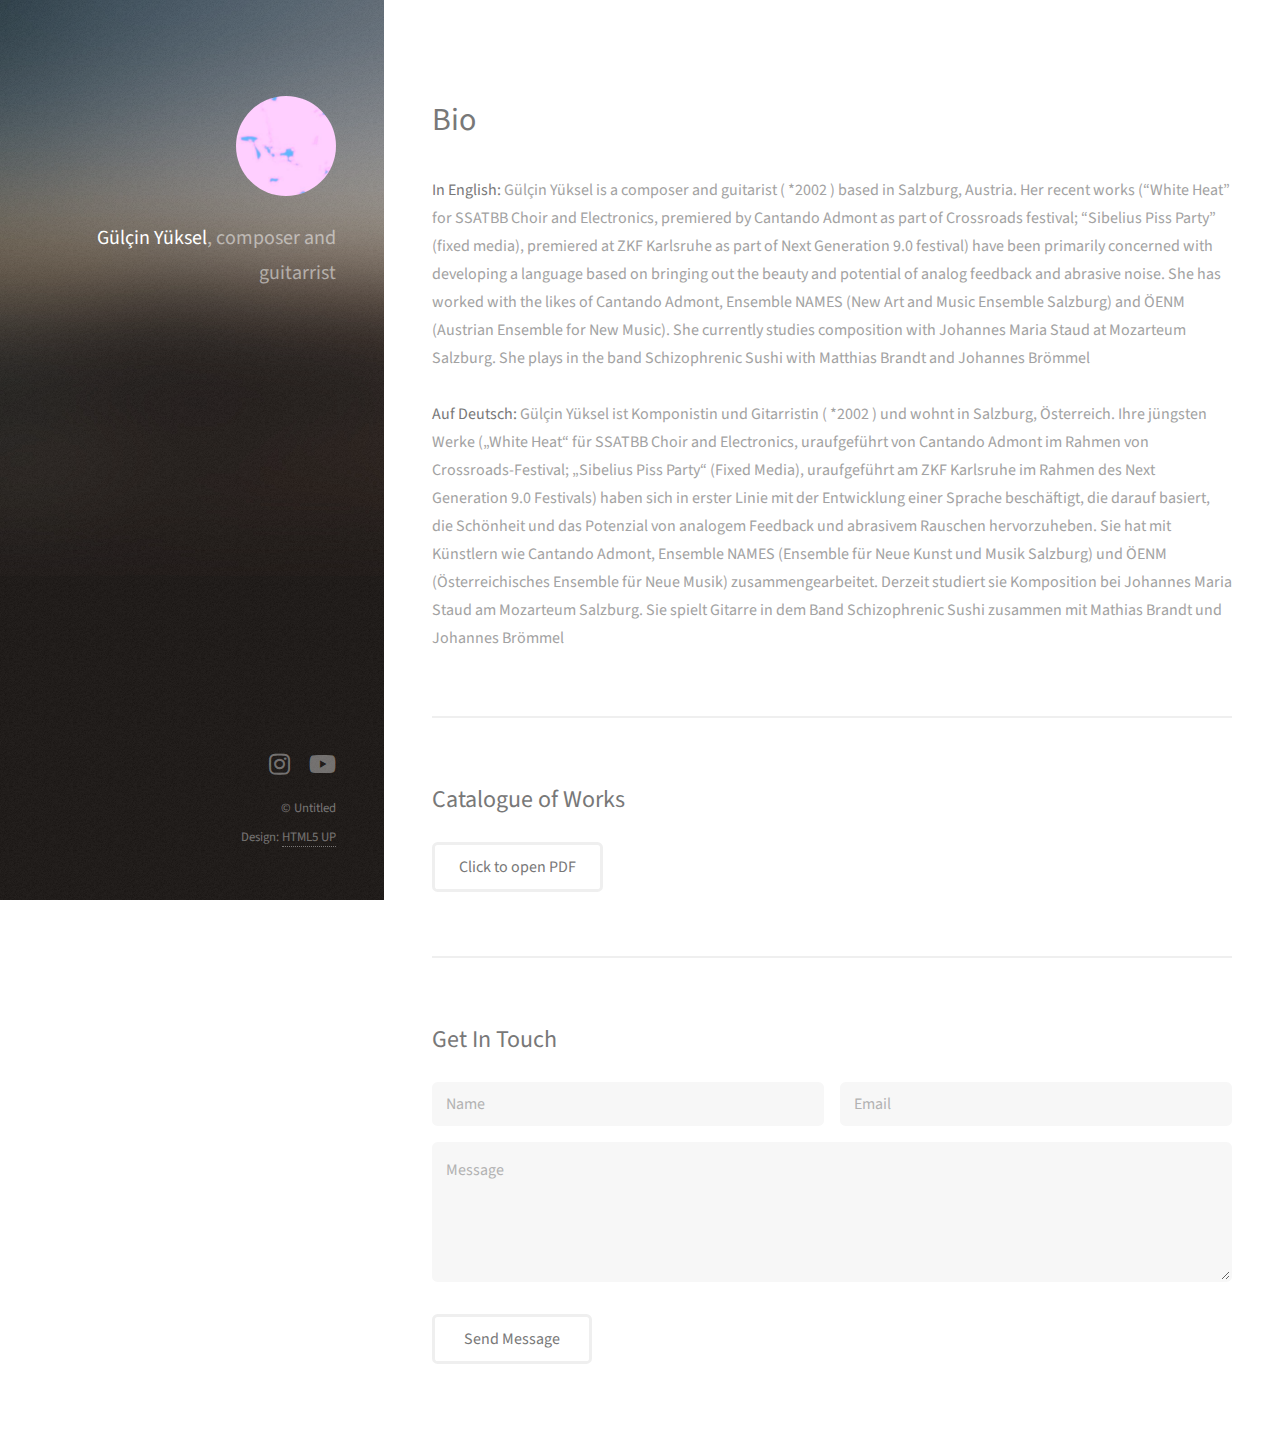
==== commit 4de70472: "Add files via upload" ====
--- a/index.html
+++ b/index.html
@@ -1,468 +1,501 @@
-<!DOCTYPE html>
-<html>
-    <head>
-        
-        <meta charset="utf-8">
-        <meta name="viewport" content="width=device-width, initial-scale=1">
-        <link rel="stylesheet" href="https://cdnjs.cloudflare.com/ajax/libs/font-awesome/4.7.0/css/font-awesome.min.css">
-        <title>The Wisdom of The Plant</title>
-        <link rel="stylesheet" href="./style.css">
-        <style type="text/css">
-            body {
-                
-                background: #A1FFCE;  /* fallback for old browsers */
-                background: -webkit-linear-gradient(to right, #FAFFD1, #A1FFCE);  /* Chrome 10-25, Safari 5.1-6 */
-                background: linear-gradient(to right, #FAFFD1, #A1FFCE); /* W3C, IE 10+/ Edge, Firefox 16+, Chrome 26+, Opera 12+, Safari 7+ */
-                font-family: avenir;
-                font-weight: 800;
-                color:#452c63;
-            }
-            .topnav {
-              overflow: hidden;
-              background-color: #333;
-            }
-
-            .topnav a {
-              float: left;
-              color: #f2f2f2;
-              text-align: center;
-              padding: 14px 16px;
-              text-decoration: none;
-              font-size: 17px;
-            }
-
-            .topnav a:hover {
-              background-color: #ddd;
-              color: black;
-            }
-
-            .topnav a.active {
-              background-color: #04AA6D;
-              color: white;
-            }
-            
-            .fa {
-              padding: 8px;
-              font-size: 30px;
-              width: 25px;
-              text-align: center;
-              text-decoration: none;
-              margin: 5px 2px;
-            }
-
-            .fa:hover {
-                opacity: 0.7;
-            }
-            
-            .fa-youtube {
-                background: #bb0000;
-                color: white;
-            }
-
-            div.clickEffect{
-                position:fixed;
-                box-sizing:border-box;
-                border-style:solid;
-                border-color:#000000;
-                border-radius:50%;
-                animation:clickEffect 0.4s ease-out;
-                z-index:99999;
-            }
-            @keyframes clickEffect{
-                0%{
-                    opacity:1;
-                    width:0.5em; height:0.5em;
-                    margin:-0.25em;
-                    border-width:0.5rem;
-                }
-                100%{
-                    opacity:0.2;
-                    width:15em; height:15em;
-                    margin:-7.5em;
-                    border-width:0.03rem;
-                }
-            }
-               
-        </style>
-
-        <script type="text/javascript">
-        function clickEffect(e){
-            var d=document.createElement("div");
-            d.className="clickEffect";
-            d.style.top=e.clientY+"px";d.style.left=e.clientX+"px";
-            document.body.appendChild(d);
-            d.addEventListener('animationend',function(){d.parentElement.removeChild(d);}.bind(this));
-        }
-        document.addEventListener('click',clickEffect);
-        </script>
-    
-    </head> 
- 
-
-    <body>
-
-    <!-- partial:index.partial.html -->
-
-      <div class="circle-container">
-        <div class="circle"></div>
-      </div>
-      <div class="circle-container">
-        <div class="circle"></div>
-      </div>
-      <div class="circle-container">
-        <div class="circle"></div>
-      </div>
-      <div class="circle-container">
-        <div class="circle"></div>
-      </div>
-      <div class="circle-container">
-        <div class="circle"></div>
-      </div>
-      <div class="circle-container">
-        <div class="circle"></div>
-      </div>
-      <div class="circle-container">
-        <div class="circle"></div>
-      </div>
-      <div class="circle-container">
-        <div class="circle"></div>
-      </div>
-      <div class="circle-container">
-        <div class="circle"></div>
-      </div>
-      <div class="circle-container">
-        <div class="circle"></div>
-      </div>
-      <div class="circle-container">
-        <div class="circle"></div>
-      </div>
-      <div class="circle-container">
-        <div class="circle"></div>
-      </div>
-      <div class="circle-container">
-        <div class="circle"></div>
-      </div>
-      <div class="circle-container">
-        <div class="circle"></div>
-      </div>
-      <div class="circle-container">
-        <div class="circle"></div>
-      </div>
-      <div class="circle-container">
-        <div class="circle"></div>
-      </div>
-      <div class="circle-container">
-        <div class="circle"></div>
-      </div>
-      <div class="circle-container">
-        <div class="circle"></div>
-      </div>
-      <div class="circle-container">
-        <div class="circle"></div>
-      </div>
-      <div class="circle-container">
-        <div class="circle"></div>
-      </div>
-      <div class="circle-container">
-        <div class="circle"></div>
-      </div>
-      <div class="circle-container">
-        <div class="circle"></div>
-      </div>
-      <div class="circle-container">
-        <div class="circle"></div>
-      </div>
-      <div class="circle-container">
-        <div class="circle"></div>
-      </div>
-      <div class="circle-container">
-        <div class="circle"></div>
-      </div>
-      <div class="circle-container">
-        <div class="circle"></div>
-      </div>
-      <div class="circle-container">
-        <div class="circle"></div>
-      </div>
-      <div class="circle-container">
-        <div class="circle"></div>
-      </div>
-      <div class="circle-container">
-        <div class="circle"></div>
-      </div>
-      <div class="circle-container">
-        <div class="circle"></div>
-      </div>
-      <div class="circle-container">
-        <div class="circle"></div>
-      </div>
-      <div class="circle-container">
-        <div class="circle"></div>
-      </div>
-      <div class="circle-container">
-        <div class="circle"></div>
-      </div>
-      <div class="circle-container">
-        <div class="circle"></div>
-      </div>
-      <div class="circle-container">
-        <div class="circle"></div>
-      </div>
-      <div class="circle-container">
-        <div class="circle"></div>
-      </div>
-      <div class="circle-container">
-        <div class="circle"></div>
-      </div>
-      <div class="circle-container">
-        <div class="circle"></div>
-      </div>
-      <div class="circle-container">
-        <div class="circle"></div>
-      </div>
-      <div class="circle-container">
-        <div class="circle"></div>
-      </div>
-      <div class="circle-container">
-        <div class="circle"></div>
-      </div>
-      <div class="circle-container">
-        <div class="circle"></div>
-      </div>
-      <div class="circle-container">
-        <div class="circle"></div>
-      </div>
-      <div class="circle-container">
-        <div class="circle"></div>
-      </div>
-      <div class="circle-container">
-        <div class="circle"></div>
-      </div>
-      <div class="circle-container">
-        <div class="circle"></div>
-      </div>
-      <div class="circle-container">
-        <div class="circle"></div>
-      </div>
-      <div class="circle-container">
-        <div class="circle"></div>
-      </div>
-      <div class="circle-container">
-        <div class="circle"></div>
-      </div>
-      <div class="circle-container">
-        <div class="circle"></div>
-      </div>
-      <div class="circle-container">
-        <div class="circle"></div>
-      </div>
-      <div class="circle-container">
-        <div class="circle"></div>
-      </div>
-      <div class="circle-container">
-        <div class="circle"></div>
-      </div>
-      <div class="circle-container">
-        <div class="circle"></div>
-      </div>
-      <div class="circle-container">
-        <div class="circle"></div>
-      </div>
-      <div class="circle-container">
-        <div class="circle"></div>
-      </div>
-      <div class="circle-container">
-        <div class="circle"></div>
-      </div>
-      <div class="circle-container">
-        <div class="circle"></div>
-      </div>
-      <div class="circle-container">
-        <div class="circle"></div>
-      </div>
-      <div class="circle-container">
-        <div class="circle"></div>
-      </div>
-      <div class="circle-container">
-        <div class="circle"></div>
-      </div>
-      <div class="circle-container">
-        <div class="circle"></div>
-      </div>
-      <div class="circle-container">
-        <div class="circle"></div>
-      </div>
-      <div class="circle-container">
-        <div class="circle"></div>
-      </div>
-      <div class="circle-container">
-        <div class="circle"></div>
-      </div>
-      <div class="circle-container">
-        <div class="circle"></div>
-      </div>
-      <div class="circle-container">
-        <div class="circle"></div>
-      </div>
-      <div class="circle-container">
-        <div class="circle"></div>
-      </div>
-      <div class="circle-container">
-        <div class="circle"></div>
-      </div>
-      <div class="circle-container">
-        <div class="circle"></div>
-      </div>
-      <div class="circle-container">
-        <div class="circle"></div>
-      </div>
-      <div class="circle-container">
-        <div class="circle"></div>
-      </div>
-      <div class="circle-container">
-        <div class="circle"></div>
-      </div>
-      <div class="circle-container">
-        <div class="circle"></div>
-      </div>
-      <div class="circle-container">
-        <div class="circle"></div>
-      </div>
-      <div class="circle-container">
-        <div class="circle"></div>
-      </div>
-      <div class="circle-container">
-        <div class="circle"></div>
-      </div>
-      <div class="circle-container">
-        <div class="circle"></div>
-      </div>
-      <div class="circle-container">
-        <div class="circle"></div>
-      </div>
-      <div class="circle-container">
-        <div class="circle"></div>
-      </div>
-      <div class="circle-container">
-        <div class="circle"></div>
-      </div>
-      <div class="circle-container">
-        <div class="circle"></div>
-      </div>
-      <div class="circle-container">
-        <div class="circle"></div>
-      </div>
-      <div class="circle-container">
-        <div class="circle"></div>
-      </div>
-      <div class="circle-container">
-        <div class="circle"></div>
-      </div>
-      <div class="circle-container">
-        <div class="circle"></div>
-      </div>
-      <div class="circle-container">
-        <div class="circle"></div>
-      </div>
-      <div class="circle-container">
-        <div class="circle"></div>
-      </div>
-      <div class="circle-container">
-        <div class="circle"></div>
-      </div>
-      <div class="circle-container">
-        <div class="circle"></div>
-      </div>
-      <div class="circle-container">
-        <div class="circle"></div>
-      </div>
-      <div class="circle-container">
-        <div class="circle"></div>
-      </div>
-      <div class="circle-container">
-        <div class="circle"></div>
-      </div>
-      <div class="circle-container">
-        <div class="circle"></div>
-      </div>
-      <div class="circle-container">
-        <div class="circle"></div>
-      </div>
-      <div class="circle-container">
-        <div class="circle"></div>
-      </div>
-      <div class="circle-container">
-        <div class="circle"></div>
-      </div>
-      <div class="circle-container">
-        <div class="circle"></div>
-      </div>
-      <div class="circle-container">
-        <div class="circle"></div>
-      </div>
-      <div class="circle-container">
-        <div class="circle"></div>
-      </div>
-    </div>
-<!-- partial -->
-
-        <div class="topnav">
-
-            <h3 style="font-family: inherit; font-weight: 100; color: inherit; ">
-
-                <a href="./index.html">Home</a>
-
-                <a href="./bio.html">Bio</a>
-
-                <a href="./musical_works.html">(Musical) Works</a>
-
-                <a href="./things_i_like.html">Things I Like</a>
-
-                <a href="./art.html">Art</a>
-
-                <a href="./max_pd.html">Max/Pd/Py</a>
-
-                <a href="./contact.html">Contact</a>
-
-            
-            </h3>
-            
-        </div>
-
-        <br><br><br><br><br><br><br><br><br><br>
-            
-        
-       <header>
-
-            <center>
-                
-                <h1 style="font-family: inherit; font-weight: inherit; color: inherit; ">
-
-                Gülçin Yüksel 
-
-                    <a href="https://www.youtube.com/@gulcinyuksel4129/featured" class="fa fa-youtube"></a>
-        
-                </h1>
-
-            </center>
-
-
-        </header>
-
-        
-
-
-        <footer>
-            
-
-
-        </footer>
-
-    
-
-
-
-    </body>
-
-
-</html>        +<!DOCTYPE HTML>
+<!--
+	Strata by HTML5 UP
+	html5up.net | @ajlkn
+	Free for personal and commercial use under the CCA 3.0 license (html5up.net/license)
+-->
+<html>
+	<head>
+		<title>Gülçin Yüksel</title>
+		<meta charset="utf-8" />
+		<meta name="viewport" content="width=device-width, initial-scale=1, user-scalable=no" />
+		<link rel="stylesheet" href="assets/css/main.css" />
+	</head>
+	<body class="is-preload">
+
+		<!-- Header -->
+			<header id="header">
+				<div class="inner">
+					<a href="#" class="image avatar"><img src="images/gulcin.jpeg" alt="" /></a>
+					<h1><strong>Gülçin Yüksel</strong>, composer<br />
+					and guitarrist<br />
+				</div>
+			</header>
+
+		<!-- Main -->
+			<div id="main">
+
+				<!-- One -->
+					<section id="one">
+						<header class="major">
+							<h2>Bio<br />
+							</h2>
+						</header>
+						<p><strong>In English:</strong>
+
+							Gülçin Yüksel is a composer and guitarist ( *2002 ) based in Salzburg, Austria. Her recent works 
+
+							(“White Heat” for SSATBB Choir and Electronics, premiered by Cantando Admont as part of 
+
+							Crossroads festival; “Sibelius Piss Party” (fixed media), premiered at ZKF Karlsruhe as part of 
+
+							Next Generation 9.0 festival) have been primarily concerned with developing a language based on 
+
+							bringing out the beauty and potential of analog feedback and abrasive noise. She has worked with the 
+
+							likes of Cantando Admont, Ensemble NAMES (New Art and Music Ensemble Salzburg) and ÖENM 
+
+							(Austrian Ensemble for New Music). She currently studies composition with Johannes Maria Staud at 
+
+							Mozarteum Salzburg. She plays in the band Schizophrenic Sushi with Matthias Brandt and 
+
+							Johannes Brömmel<br><br><strong>Auf Deutsch:</strong>
+
+							 Gülçin Yüksel ist Komponistin und Gitarristin ( *2002 ) und wohnt in Salzburg, Österreich. Ihre jüngsten 
+
+							Werke („White Heat“ für SSATBB Choir and Electronics, uraufgeführt von Cantando Admont im Rahmen 
+
+							von Crossroads-Festival; „Sibelius Piss Party“ (Fixed Media), uraufgeführt am ZKF Karlsruhe im Rahmen 
+
+							des Next Generation 9.0 Festivals) haben sich in erster Linie mit der Entwicklung einer Sprache 
+
+							beschäftigt, die darauf basiert, die Schönheit und das Potenzial von analogem Feedback und abrasivem 
+
+							Rauschen hervorzuheben. Sie hat mit Künstlern wie Cantando Admont, Ensemble NAMES (Ensemble für 
+
+							Neue Kunst und Musik Salzburg) und ÖENM (Österreichisches Ensemble für Neue Musik) 
+
+							zusammengearbeitet. Derzeit studiert sie Komposition bei Johannes Maria Staud am Mozarteum 
+
+							Salzburg. Sie spielt Gitarre in dem Band Schizophrenic Sushi zusammen mit Mathias Brandt und 
+
+							Johannes Brömmel
+						</p>
+				<!--	<ul class="actions">
+							<li><a href="#" class="button">Learn More</a></li>
+						</ul>-->
+					</section>
+
+				<!-- Two -->
+					<section id="two">
+						<h2>Catalogue of Works</h2>
+				<!--	<div class="row">
+							<article class="col-6 col-12-xsmall work-item">
+								<a href="images/fulls/01.jpg" class="image fit thumb"><img src="images/thumbs/01.jpg" alt="" /></a>
+								<h3>Magna sed consequat tempus</h3>
+								<p>Lorem ipsum dolor sit amet nisl sed nullam feugiat.</p>
+							</article>
+							<article class="col-6 col-12-xsmall work-item">
+								<a href="images/fulls/02.jpg" class="image fit thumb"><img src="images/thumbs/02.jpg" alt="" /></a>
+								<h3>Ultricies lacinia interdum</h3>
+								<p>Lorem ipsum dolor sit amet nisl sed nullam feugiat.</p>
+							</article>
+							<article class="col-6 col-12-xsmall work-item">
+								<a href="images/fulls/03.jpg" class="image fit thumb"><img src="images/thumbs/03.jpg" alt="" /></a>
+								<h3>Tortor metus commodo</h3>
+								<p>Lorem ipsum dolor sit amet nisl sed nullam feugiat.</p>
+							</article>
+							<article class="col-6 col-12-xsmall work-item">
+								<a href="images/fulls/04.jpg" class="image fit thumb"><img src="images/thumbs/04.jpg" alt="" /></a>
+								<h3>Quam neque phasellus</h3>
+								<p>Lorem ipsum dolor sit amet nisl sed nullam feugiat.</p>
+							</article>
+							<article class="col-6 col-12-xsmall work-item">
+								<a href="images/fulls/05.jpg" class="image fit thumb"><img src="images/thumbs/05.jpg" alt="" /></a>
+								<h3>Nunc enim commodo aliquet</h3>
+								<p>Lorem ipsum dolor sit amet nisl sed nullam feugiat.</p>
+							</article>
+							<article class="col-6 col-12-xsmall work-item">
+								<a href="images/fulls/06.jpg" class="image fit thumb"><img src="images/thumbs/06.jpg" alt="" /></a>
+								<h3>Risus ornare lacinia</h3>
+								<p>Lorem ipsum dolor sit amet nisl sed nullam feugiat.</p>
+							</article>
+						</div>-->
+						<ul class="actions">
+							<li><a href="catalogue.pdf" class="button">Click to open PDF</a></li>
+						</ul>
+					</section>
+
+				<!-- Three -->
+					<section id="three">
+						<h2>Get In Touch</h2>
+				<!--	<p>Accumsan pellentesque commodo blandit enim arcu non at amet id arcu magna. Accumsan orci faucibus id eu lorem semper nunc nisi lorem vulputate lorem neque lorem ipsum dolor.</p>
+						<div class="row">-->
+							<div class="col-8 col-12-small">
+								<form method="post" action="https://formspree.io/f/xzblgwaz">
+									<div class="row gtr-uniform gtr-50">
+										<div class="col-6 col-12-xsmall"><input type="text" name="name" id="name" placeholder="Name" /></div>
+										<div class="col-6 col-12-xsmall"><input type="email" name="email" id="email" placeholder="Email" /></div>
+										<div class="col-12"><textarea name="message" id="message" placeholder="Message" rows="4"></textarea></div>
+									</div>
+								</form>
+								<ul class="actions">
+									<li><input type="submit" value="Send Message" /></li>
+								</ul>
+							</div>
+							<div class="col-4 col-12-small">
+							<!--<ul class="labeled-icons">
+									<li>
+										<h3 class="icon solid fa-home"><span class="label">Address</span></h3>
+										1234 Somewhere Rd.<br />
+										Nashville, TN 00000<br />
+										United States
+									</li>
+									<li>
+										<h3 class="icon solid fa-mobile-alt"><span class="label">Phone</span></h3>
+										000-000-0000
+									</li>
+									<li>
+										<h3 class="icon solid fa-envelope"><span class="label">Email</span></h3>
+										<a href="#">hello@untitled.tld</a>
+									</li>
+								</ul>-->
+							</div>
+						</div>
+					</section>
+
+				<!-- Four -->
+				<!--
+					<section id="four">
+						<h2>Elements</h2>
+
+						<section>
+							<h4>Text</h4>
+							<p>This is <b>bold</b> and this is <strong>strong</strong>. This is <i>italic</i> and this is <em>emphasized</em>.
+							This is <sup>superscript</sup> text and this is <sub>subscript</sub> text.
+							This is <u>underlined</u> and this is code: <code>for (;;) { ... }</code>. Finally, <a href="#">this is a link</a>.</p>
+							<hr />
+							<header>
+								<h4>Heading with a Subtitle</h4>
+								<p>Lorem ipsum dolor sit amet nullam id egestas urna aliquam</p>
+							</header>
+							<p>Nunc lacinia ante nunc ac lobortis. Interdum adipiscing gravida odio porttitor sem non mi integer non faucibus ornare mi ut ante amet placerat aliquet. Volutpat eu sed ante lacinia sapien lorem accumsan varius montes viverra nibh in adipiscing blandit tempus accumsan.</p>
+							<header>
+								<h5>Heading with a Subtitle</h5>
+								<p>Lorem ipsum dolor sit amet nullam id egestas urna aliquam</p>
+							</header>
+							<p>Nunc lacinia ante nunc ac lobortis. Interdum adipiscing gravida odio porttitor sem non mi integer non faucibus ornare mi ut ante amet placerat aliquet. Volutpat eu sed ante lacinia sapien lorem accumsan varius montes viverra nibh in adipiscing blandit tempus accumsan.</p>
+							<hr />
+							<h2>Heading Level 2</h2>
+							<h3>Heading Level 3</h3>
+							<h4>Heading Level 4</h4>
+							<h5>Heading Level 5</h5>
+							<h6>Heading Level 6</h6>
+							<hr />
+							<h5>Blockquote</h5>
+							<blockquote>Fringilla nisl. Donec accumsan interdum nisi, quis tincidunt felis sagittis eget tempus euismod. Vestibulum ante ipsum primis in faucibus vestibulum. Blandit adipiscing eu felis iaculis volutpat ac adipiscing accumsan faucibus. Vestibulum ante ipsum primis in faucibus lorem ipsum dolor sit amet nullam adipiscing eu felis.</blockquote>
+							<h5>Preformatted</h5>
+							<pre><code>i = 0;
+
+while (!deck.isInOrder()) {
+print 'Iteration ' + i;
+deck.shuffle();
+i++;
+}
+
+print 'It took ' + i + ' iterations to sort the deck.';</code></pre>
+						</section>
+
+						<section>
+							<h4>Lists</h4>
+							<div class="row">
+								<div class="col-6 col-12-xsmall">
+									<h5>Unordered</h5>
+									<ul>
+										<li>Dolor pulvinar etiam magna etiam.</li>
+										<li>Sagittis adipiscing lorem eleifend.</li>
+										<li>Felis enim feugiat dolore viverra.</li>
+									</ul>
+									<h5>Alternate</h5>
+									<ul class="alt">
+										<li>Dolor pulvinar etiam magna etiam.</li>
+										<li>Sagittis adipiscing lorem eleifend.</li>
+										<li>Felis enim feugiat dolore viverra.</li>
+									</ul>
+								</div>
+								<div class="col-6 col-12-xsmall">
+									<h5>Ordered</h5>
+									<ol>
+										<li>Dolor pulvinar etiam magna etiam.</li>
+										<li>Etiam vel felis at lorem sed viverra.</li>
+										<li>Felis enim feugiat dolore viverra.</li>
+										<li>Dolor pulvinar etiam magna etiam.</li>
+										<li>Etiam vel felis at lorem sed viverra.</li>
+										<li>Felis enim feugiat dolore viverra.</li>
+									</ol>
+									<h5>Icons</h5>
+									<ul class="icons">
+										<li><a href="#" class="icon brands fa-twitter"><span class="label">Twitter</span></a></li>
+										<li><a href="#" class="icon brands fa-facebook-f"><span class="label">Facebook</span></a></li>
+										<li><a href="#" class="icon brands fa-instagram"><span class="label">Instagram</span></a></li>
+										<li><a href="#" class="icon brands fa-github"><span class="label">Github</span></a></li>
+										<li><a href="#" class="icon brands fa-dribbble"><span class="label">Dribbble</span></a></li>
+										<li><a href="#" class="icon brands fa-tumblr"><span class="label">Tumblr</span></a></li>
+									</ul>
+								</div>
+							</div>
+							<h5>Actions</h5>
+							<ul class="actions">
+								<li><a href="#" class="button primary">Default</a></li>
+								<li><a href="#" class="button">Default</a></li>
+							</ul>
+							<ul class="actions small">
+								<li><a href="#" class="button primary small">Small</a></li>
+								<li><a href="#" class="button small">Small</a></li>
+							</ul>
+							<div class="row">
+								<div class="col-6 col-12-small">
+									<ul class="actions stacked">
+										<li><a href="#" class="button primary">Default</a></li>
+										<li><a href="#" class="button">Default</a></li>
+									</ul>
+								</div>
+								<div class="col-6 col-12-small">
+									<ul class="actions stacked">
+										<li><a href="#" class="button primary small">Small</a></li>
+										<li><a href="#" class="button small">Small</a></li>
+									</ul>
+								</div>
+								<div class="col-6 col-12-small">
+									<ul class="actions stacked">
+										<li><a href="#" class="button primary fit">Default</a></li>
+										<li><a href="#" class="button fit">Default</a></li>
+									</ul>
+								</div>
+								<div class="col-6 col-12-small">
+									<ul class="actions stacked">
+										<li><a href="#" class="button primary small fit">Small</a></li>
+										<li><a href="#" class="button small fit">Small</a></li>
+									</ul>
+								</div>
+							</div>
+						</section>
+
+						<section>
+							<h4>Table</h4>
+							<h5>Default</h5>
+							<div class="table-wrapper">
+								<table>
+									<thead>
+										<tr>
+											<th>Name</th>
+											<th>Description</th>
+											<th>Price</th>
+										</tr>
+									</thead>
+									<tbody>
+										<tr>
+											<td>Item One</td>
+											<td>Ante turpis integer aliquet porttitor.</td>
+											<td>29.99</td>
+										</tr>
+										<tr>
+											<td>Item Two</td>
+											<td>Vis ac commodo adipiscing arcu aliquet.</td>
+											<td>19.99</td>
+										</tr>
+										<tr>
+											<td>Item Three</td>
+											<td> Morbi faucibus arcu accumsan lorem.</td>
+											<td>29.99</td>
+										</tr>
+										<tr>
+											<td>Item Four</td>
+											<td>Vitae integer tempus condimentum.</td>
+											<td>19.99</td>
+										</tr>
+										<tr>
+											<td>Item Five</td>
+											<td>Ante turpis integer aliquet porttitor.</td>
+											<td>29.99</td>
+										</tr>
+									</tbody>
+									<tfoot>
+										<tr>
+											<td colspan="2"></td>
+											<td>100.00</td>
+										</tr>
+									</tfoot>
+								</table>
+							</div>
+
+							<h5>Alternate</h5>
+							<div class="table-wrapper">
+								<table class="alt">
+									<thead>
+										<tr>
+											<th>Name</th>
+											<th>Description</th>
+											<th>Price</th>
+										</tr>
+									</thead>
+									<tbody>
+										<tr>
+											<td>Item One</td>
+											<td>Ante turpis integer aliquet porttitor.</td>
+											<td>29.99</td>
+										</tr>
+										<tr>
+											<td>Item Two</td>
+											<td>Vis ac commodo adipiscing arcu aliquet.</td>
+											<td>19.99</td>
+										</tr>
+										<tr>
+											<td>Item Three</td>
+											<td> Morbi faucibus arcu accumsan lorem.</td>
+											<td>29.99</td>
+										</tr>
+										<tr>
+											<td>Item Four</td>
+											<td>Vitae integer tempus condimentum.</td>
+											<td>19.99</td>
+										</tr>
+										<tr>
+											<td>Item Five</td>
+											<td>Ante turpis integer aliquet porttitor.</td>
+											<td>29.99</td>
+										</tr>
+									</tbody>
+									<tfoot>
+										<tr>
+											<td colspan="2"></td>
+											<td>100.00</td>
+										</tr>
+									</tfoot>
+								</table>
+							</div>
+						</section>
+
+						<section>
+							<h4>Buttons</h4>
+							<ul class="actions">
+								<li><a href="#" class="button primary">Primary</a></li>
+								<li><a href="#" class="button">Default</a></li>
+							</ul>
+							<ul class="actions">
+								<li><a href="#" class="button large">Large</a></li>
+								<li><a href="#" class="button">Default</a></li>
+								<li><a href="#" class="button small">Small</a></li>
+							</ul>
+							<ul class="actions fit">
+								<li><a href="#" class="button primary fit">Fit</a></li>
+								<li><a href="#" class="button fit">Fit</a></li>
+							</ul>
+							<ul class="actions fit small">
+								<li><a href="#" class="button primary fit small">Fit + Small</a></li>
+								<li><a href="#" class="button fit small">Fit + Small</a></li>
+							</ul>
+							<ul class="actions">
+								<li><a href="#" class="button primary icon solid fa-download">Icon</a></li>
+								<li><a href="#" class="button icon solid fa-download">Icon</a></li>
+							</ul>
+							<ul class="actions">
+								<li><span class="button primary disabled">Primary</span></li>
+								<li><span class="button disabled">Default</span></li>
+							</ul>
+						</section>
+
+						<section>
+							<h4>Form</h4>
+							<form method="post" action="#">
+								<div class="row gtr-uniform gtr-50">
+									<div class="col-6 col-12-xsmall">
+										<input type="text" name="demo-name" id="demo-name" value="" placeholder="Name" />
+									</div>
+									<div class="col-6 col-12-xsmall">
+										<input type="email" name="demo-email" id="demo-email" value="" placeholder="Email" />
+									</div>
+									<div class="col-12">
+										<select name="demo-category" id="demo-category">
+											<option value="">- Category -</option>
+											<option value="1">Manufacturing</option>
+											<option value="1">Shipping</option>
+											<option value="1">Administration</option>
+											<option value="1">Human Resources</option>
+										</select>
+									</div>
+									<div class="col-4 col-12-small">
+										<input type="radio" id="demo-priority-low" name="demo-priority" checked>
+										<label for="demo-priority-low">Low Priority</label>
+									</div>
+									<div class="col-4 col-12-small">
+										<input type="radio" id="demo-priority-normal" name="demo-priority">
+										<label for="demo-priority-normal">Normal Priority</label>
+									</div>
+									<div class="col-4 col-12-small">
+										<input type="radio" id="demo-priority-high" name="demo-priority">
+										<label for="demo-priority-high">High Priority</label>
+									</div>
+									<div class="col-6 col-12-small">
+										<input type="checkbox" id="demo-copy" name="demo-copy">
+										<label for="demo-copy">Email me a copy of this message</label>
+									</div>
+									<div class="col-6 col-12-small">
+										<input type="checkbox" id="demo-human" name="demo-human" checked>
+										<label for="demo-human">I am a human and not a robot</label>
+									</div>
+									<div class="col-12">
+										<textarea name="demo-message" id="demo-message" placeholder="Enter your message" rows="6"></textarea>
+									</div>
+									<div class="col-12">
+										<ul class="actions">
+											<li><input type="submit" value="Send Message" class="primary" /></li>
+											<li><input type="reset" value="Reset" /></li>
+										</ul>
+									</div>
+								</div>
+							</form>
+						</section>
+
+						<section>
+							<h4>Image</h4>
+							<h5>Fit</h5>
+							<div class="box alt">
+								<div class="row gtr-50 gtr-uniform">
+									<div class="col-12"><span class="image fit"><img src="images/fulls/05.jpg" alt="" /></span></div>
+									<div class="col-4"><span class="image fit"><img src="images/thumbs/01.jpg" alt="" /></span></div>
+									<div class="col-4"><span class="image fit"><img src="images/thumbs/02.jpg" alt="" /></span></div>
+									<div class="col-4"><span class="image fit"><img src="images/thumbs/03.jpg" alt="" /></span></div>
+									<div class="col-4"><span class="image fit"><img src="images/thumbs/04.jpg" alt="" /></span></div>
+									<div class="col-4"><span class="image fit"><img src="images/thumbs/05.jpg" alt="" /></span></div>
+									<div class="col-4"><span class="image fit"><img src="images/thumbs/06.jpg" alt="" /></span></div>
+									<div class="col-4"><span class="image fit"><img src="images/thumbs/03.jpg" alt="" /></span></div>
+									<div class="col-4"><span class="image fit"><img src="images/thumbs/02.jpg" alt="" /></span></div>
+									<div class="col-4"><span class="image fit"><img src="images/thumbs/01.jpg" alt="" /></span></div>
+								</div>
+							</div>
+							<h5>Left &amp; Right</h5>
+							<p><span class="image left"><img src="images/avatar.jpg" alt="" /></span>Fringilla nisl. Donec accumsan interdum nisi, quis tincidunt felis sagittis eget. tempus euismod. Vestibulum ante ipsum primis in faucibus vestibulum. Blandit adipiscing eu felis iaculis volutpat ac adipiscing accumsan eu faucibus. Integer ac pellentesque praesent tincidunt felis sagittis eget. tempus euismod. Vestibulum ante ipsum primis in faucibus vestibulum. Blandit adipiscing eu felis iaculis volutpat ac adipiscing accumsan eu faucibus. Integer ac pellentesque praesent. Donec accumsan interdum nisi, quis tincidunt felis sagittis eget. tempus euismod. Vestibulum ante ipsum primis in faucibus vestibulum. Blandit adipiscing eu felis iaculis volutpat ac adipiscing accumsan eu faucibus. Integer ac pellentesque praesent tincidunt felis sagittis eget. tempus euismod. Vestibulum ante ipsum primis in faucibus vestibulum. Blandit adipiscing eu felis iaculis volutpat ac adipiscing accumsan eu faucibus. Integer ac pellentesque praesent.</p>
+							<p><span class="image right"><img src="images/avatar.jpg" alt="" /></span>Fringilla nisl. Donec accumsan interdum nisi, quis tincidunt felis sagittis eget. tempus euismod. Vestibulum ante ipsum primis in faucibus vestibulum. Blandit adipiscing eu felis iaculis volutpat ac adipiscing accumsan eu faucibus. Integer ac pellentesque praesent tincidunt felis sagittis eget. tempus euismod. Vestibulum ante ipsum primis in faucibus vestibulum. Blandit adipiscing eu felis iaculis volutpat ac adipiscing accumsan eu faucibus. Integer ac pellentesque praesent. Donec accumsan interdum nisi, quis tincidunt felis sagittis eget. tempus euismod. Vestibulum ante ipsum primis in faucibus vestibulum. Blandit adipiscing eu felis iaculis volutpat ac adipiscing accumsan eu faucibus. Integer ac pellentesque praesent tincidunt felis sagittis eget. tempus euismod. Vestibulum ante ipsum primis in faucibus vestibulum. Blandit adipiscing eu felis iaculis volutpat ac adipiscing accumsan eu faucibus. Integer ac pellentesque praesent.</p>
+						</section>
+
+					</section>
+				-->
+
+			</div>
+
+		<!-- Footer -->
+			<footer id="footer">
+				<div class="inner">
+					<ul class="icons">
+						<li><a href="https://www.instagram.com/gulcinyuksel_/" class="icon brands fa-instagram"><span class="label">Instagram</span></a></li>
+						<li><a href="https://www.youtube.com/@gulcinyuksel4129" class="icon brands fa-youtube"><span class="label">Youtube</span></a></li>
+				<!--	<li><a href="#" class="icon brands fa-dribbble"><span class="label">Dribbble</span></a></li>
+						<li><a href="#" class="icon solid fa-envelope"><span class="label">Email</span></a></li>-->
+					</ul>
+					<ul class="copyright">
+						<li>&copy; Untitled</li><li>Design: <a href="http://html5up.net">HTML5 UP</a></li>
+					</ul>
+				</div>
+			</footer>
+
+		<!-- Scripts -->
+			<script src="assets/js/jquery.min.js"></script>
+			<script src="assets/js/jquery.poptrox.min.js"></script>
+			<script src="assets/js/browser.min.js"></script>
+			<script src="assets/js/breakpoints.min.js"></script>
+			<script src="assets/js/util.js"></script>
+			<script src="assets/js/main.js"></script>
+
+	</body>
+</html>--- a/assets/css/main.css
+++ b/assets/css/main.css
@@ -0,0 +1,3221 @@
+@import url("fontawesome-all.min.css");
+@import url("https://fonts.googleapis.com/css?family=Source+Sans+Pro:400,400italic");
+
+/*
+	Strata by HTML5 UP
+	html5up.net | @ajlkn
+	Free for personal and commercial use under the CCA 3.0 license (html5up.net/license)
+*/
+
+html, body, div, span, applet, object,
+iframe, h1, h2, h3, h4, h5, h6, p, blockquote,
+pre, a, abbr, acronym, address, big, cite,
+code, del, dfn, em, img, ins, kbd, q, s, samp,
+small, strike, strong, sub, sup, tt, var, b,
+u, i, center, dl, dt, dd, ol, ul, li, fieldset,
+form, label, legend, table, caption, tbody,
+tfoot, thead, tr, th, td, article, aside,
+canvas, details, embed, figure, figcaption,
+footer, header, hgroup, menu, nav, output, ruby,
+section, summary, time, mark, audio, video {
+	margin: 0;
+	padding: 0;
+	border: 0;
+	font-size: 100%;
+	font: inherit;
+	vertical-align: baseline;}
+
+article, aside, details, figcaption, figure,
+footer, header, hgroup, menu, nav, section {
+	display: block;}
+
+body {
+	line-height: 1;
+}
+
+ol, ul {
+	list-style: none;
+}
+
+blockquote, q {
+	quotes: none;
+}
+
+	blockquote:before, blockquote:after, q:before, q:after {
+		content: '';
+		content: none;
+	}
+
+table {
+	border-collapse: collapse;
+	border-spacing: 0;
+}
+
+body {
+	-webkit-text-size-adjust: none;
+}
+
+mark {
+	background-color: transparent;
+	color: inherit;
+}
+
+input::-moz-focus-inner {
+	border: 0;
+	padding: 0;
+}
+
+input, select, textarea {
+	-moz-appearance: none;
+	-webkit-appearance: none;
+	-ms-appearance: none;
+	appearance: none;
+}
+
+/* Basic */
+
+	html {
+		box-sizing: border-box;
+	}
+
+	*, *:before, *:after {
+		box-sizing: inherit;
+	}
+
+	body {
+		background: #fff;
+	}
+
+		body.is-preload *, body.is-preload *:before, body.is-preload *:after {
+			-moz-animation: none !important;
+			-webkit-animation: none !important;
+			-ms-animation: none !important;
+			animation: none !important;
+			-moz-transition: none !important;
+			-webkit-transition: none !important;
+			-ms-transition: none !important;
+			transition: none !important;
+		}
+
+	body, input, select, textarea {
+		color: #a2a2a2;
+		font-family: "Source Sans Pro", Helvetica, sans-serif;
+		font-size: 16pt;
+		font-weight: 400;
+		line-height: 1.75em;
+	}
+
+	a {
+		-moz-transition: color 0.2s ease-in-out, border-color 0.2s ease-in-out;
+		-webkit-transition: color 0.2s ease-in-out, border-color 0.2s ease-in-out;
+		-ms-transition: color 0.2s ease-in-out, border-color 0.2s ease-in-out;
+		transition: color 0.2s ease-in-out, border-color 0.2s ease-in-out;
+		border-bottom: dotted 1px;
+		color: #49bf9d;
+		text-decoration: none;
+	}
+
+		a:hover {
+			border-bottom-color: transparent;
+			color: #49bf9d !important;
+			text-decoration: none;
+		}
+
+	strong, b {
+		color: #787878;
+		font-weight: 400;
+	}
+
+	em, i {
+		font-style: italic;
+	}
+
+	p {
+		margin: 0 0 2em 0;
+	}
+
+	h1, h2, h3, h4, h5, h6 {
+		color: #787878;
+		font-weight: 400;
+		line-height: 1em;
+		margin: 0 0 1em 0;
+	}
+
+		h1 a, h2 a, h3 a, h4 a, h5 a, h6 a {
+			color: inherit;
+			text-decoration: none;
+		}
+
+	h1 {
+		font-size: 2em;
+		line-height: 1.5em;
+	}
+
+	h2 {
+		font-size: 1.5em;
+		line-height: 1.5em;
+	}
+
+	h3 {
+		font-size: 1.25em;
+		line-height: 1.5em;
+	}
+
+	h4 {
+		font-size: 1.1em;
+		line-height: 1.5em;
+	}
+
+	h5 {
+		font-size: 0.9em;
+		line-height: 1.5em;
+	}
+
+	h6 {
+		font-size: 0.7em;
+		line-height: 1.5em;
+	}
+
+	sub {
+		font-size: 0.8em;
+		position: relative;
+		top: 0.5em;
+	}
+
+	sup {
+		font-size: 0.8em;
+		position: relative;
+		top: -0.5em;
+	}
+
+	hr {
+		border: 0;
+		border-bottom: solid 2px #efefef;
+		margin: 2em 0;
+	}
+
+		hr.major {
+			margin: 3em 0;
+		}
+
+	blockquote {
+		border-left: solid 6px #efefef;
+		font-style: italic;
+		margin: 0 0 2em 0;
+		padding: 0.5em 0 0.5em 1.5em;
+	}
+
+	code {
+		background: #f7f7f7;
+		border-radius: 0.35em;
+		border: solid 2px #efefef;
+		font-family: "Courier New", monospace;
+		font-size: 0.9em;
+		margin: 0 0.25em;
+		padding: 0.25em 0.65em;
+	}
+
+	pre {
+		-webkit-overflow-scrolling: touch;
+		font-family: "Courier New", monospace;
+		font-size: 0.9em;
+		margin: 0 0 2em 0;
+	}
+
+		pre code {
+			display: block;
+			line-height: 1.75em;
+			padding: 1em 1.5em;
+			overflow-x: auto;
+		}
+
+	.align-left {
+		text-align: left;
+	}
+
+	.align-center {
+		text-align: center;
+	}
+
+	.align-right {
+		text-align: right;
+	}
+
+/* Container */
+
+	.container {
+		margin: 0 auto;
+		max-width: calc(100% - 4em);
+		width: 100%;
+	}
+
+		.container.xsmall {
+			width: 25%;
+		}
+
+		.container.small {
+			width: 50%;
+		}
+
+		.container.medium {
+			width: 75%;
+		}
+
+		.container.large {
+			width: 125%;
+		}
+
+		.container.xlarge {
+			width: 150%;
+		}
+
+		.container.max {
+			width: 100%;
+		}
+
+		@media screen and (max-width: 980px) {
+
+			.container {
+				width: 100% !important;
+				max-width: 100% !important;
+			}
+
+		}
+
+		@media screen and (max-width: 480px) {
+
+			.container {
+				max-width: calc(100% - 3em);
+			}
+
+		}
+
+/* Row */
+
+	.row {
+		display: flex;
+		flex-wrap: wrap;
+		box-sizing: border-box;
+		align-items: stretch;
+	}
+
+		.row > * {
+			box-sizing: border-box;
+		}
+
+		.row.gtr-uniform > * > :last-child {
+			margin-bottom: 0;
+		}
+
+		.row.aln-left {
+			justify-content: flex-start;
+		}
+
+		.row.aln-center {
+			justify-content: center;
+		}
+
+		.row.aln-right {
+			justify-content: flex-end;
+		}
+
+		.row.aln-top {
+			align-items: flex-start;
+		}
+
+		.row.aln-middle {
+			align-items: center;
+		}
+
+		.row.aln-bottom {
+			align-items: flex-end;
+		}
+
+		.row > .imp {
+			order: -1;
+		}
+
+		.row > .col-1 {
+			width: 8.33333%;
+		}
+
+		.row > .off-1 {
+			margin-left: 8.33333%;
+		}
+
+		.row > .col-2 {
+			width: 16.66667%;
+		}
+
+		.row > .off-2 {
+			margin-left: 16.66667%;
+		}
+
+		.row > .col-3 {
+			width: 25%;
+		}
+
+		.row > .off-3 {
+			margin-left: 25%;
+		}
+
+		.row > .col-4 {
+			width: 33.33333%;
+		}
+
+		.row > .off-4 {
+			margin-left: 33.33333%;
+		}
+
+		.row > .col-5 {
+			width: 41.66667%;
+		}
+
+		.row > .off-5 {
+			margin-left: 41.66667%;
+		}
+
+		.row > .col-6 {
+			width: 50%;
+		}
+
+		.row > .off-6 {
+			margin-left: 50%;
+		}
+
+		.row > .col-7 {
+			width: 58.33333%;
+		}
+
+		.row > .off-7 {
+			margin-left: 58.33333%;
+		}
+
+		.row > .col-8 {
+			width: 66.66667%;
+		}
+
+		.row > .off-8 {
+			margin-left: 66.66667%;
+		}
+
+		.row > .col-9 {
+			width: 75%;
+		}
+
+		.row > .off-9 {
+			margin-left: 75%;
+		}
+
+		.row > .col-10 {
+			width: 83.33333%;
+		}
+
+		.row > .off-10 {
+			margin-left: 83.33333%;
+		}
+
+		.row > .col-11 {
+			width: 91.66667%;
+		}
+
+		.row > .off-11 {
+			margin-left: 91.66667%;
+		}
+
+		.row > .col-12 {
+			width: 100%;
+		}
+
+		.row > .off-12 {
+			margin-left: 100%;
+		}
+
+		.row.gtr-0 {
+			margin-top: 0;
+			margin-left: 0em;
+		}
+
+			.row.gtr-0 > * {
+				padding: 0 0 0 0em;
+			}
+
+			.row.gtr-0.gtr-uniform {
+				margin-top: 0em;
+			}
+
+				.row.gtr-0.gtr-uniform > * {
+					padding-top: 0em;
+				}
+
+		.row.gtr-25 {
+			margin-top: 0;
+			margin-left: -0.625em;
+		}
+
+			.row.gtr-25 > * {
+				padding: 0 0 0 0.625em;
+			}
+
+			.row.gtr-25.gtr-uniform {
+				margin-top: -0.625em;
+			}
+
+				.row.gtr-25.gtr-uniform > * {
+					padding-top: 0.625em;
+				}
+
+		.row.gtr-50 {
+			margin-top: 0;
+			margin-left: -1.25em;
+		}
+
+			.row.gtr-50 > * {
+				padding: 0 0 0 1.25em;
+			}
+
+			.row.gtr-50.gtr-uniform {
+				margin-top: -1.25em;
+			}
+
+				.row.gtr-50.gtr-uniform > * {
+					padding-top: 1.25em;
+				}
+
+		.row {
+			margin-top: 0;
+			margin-left: -2.5em;
+		}
+
+			.row > * {
+				padding: 0 0 0 2.5em;
+			}
+
+			.row.gtr-uniform {
+				margin-top: -2.5em;
+			}
+
+				.row.gtr-uniform > * {
+					padding-top: 2.5em;
+				}
+
+		.row.gtr-150 {
+			margin-top: 0;
+			margin-left: -3.75em;
+		}
+
+			.row.gtr-150 > * {
+				padding: 0 0 0 3.75em;
+			}
+
+			.row.gtr-150.gtr-uniform {
+				margin-top: -3.75em;
+			}
+
+				.row.gtr-150.gtr-uniform > * {
+					padding-top: 3.75em;
+				}
+
+		.row.gtr-200 {
+			margin-top: 0;
+			margin-left: -5em;
+		}
+
+			.row.gtr-200 > * {
+				padding: 0 0 0 5em;
+			}
+
+			.row.gtr-200.gtr-uniform {
+				margin-top: -5em;
+			}
+
+				.row.gtr-200.gtr-uniform > * {
+					padding-top: 5em;
+				}
+
+		@media screen and (max-width: 1800px) {
+
+			.row {
+				display: flex;
+				flex-wrap: wrap;
+				box-sizing: border-box;
+				align-items: stretch;
+			}
+
+				.row > * {
+					box-sizing: border-box;
+				}
+
+				.row.gtr-uniform > * > :last-child {
+					margin-bottom: 0;
+				}
+
+				.row.aln-left {
+					justify-content: flex-start;
+				}
+
+				.row.aln-center {
+					justify-content: center;
+				}
+
+				.row.aln-right {
+					justify-content: flex-end;
+				}
+
+				.row.aln-top {
+					align-items: flex-start;
+				}
+
+				.row.aln-middle {
+					align-items: center;
+				}
+
+				.row.aln-bottom {
+					align-items: flex-end;
+				}
+
+				.row > .imp-xlarge {
+					order: -1;
+				}
+
+				.row > .col-1-xlarge {
+					width: 8.33333%;
+				}
+
+				.row > .off-1-xlarge {
+					margin-left: 8.33333%;
+				}
+
+				.row > .col-2-xlarge {
+					width: 16.66667%;
+				}
+
+				.row > .off-2-xlarge {
+					margin-left: 16.66667%;
+				}
+
+				.row > .col-3-xlarge {
+					width: 25%;
+				}
+
+				.row > .off-3-xlarge {
+					margin-left: 25%;
+				}
+
+				.row > .col-4-xlarge {
+					width: 33.33333%;
+				}
+
+				.row > .off-4-xlarge {
+					margin-left: 33.33333%;
+				}
+
+				.row > .col-5-xlarge {
+					width: 41.66667%;
+				}
+
+				.row > .off-5-xlarge {
+					margin-left: 41.66667%;
+				}
+
+				.row > .col-6-xlarge {
+					width: 50%;
+				}
+
+				.row > .off-6-xlarge {
+					margin-left: 50%;
+				}
+
+				.row > .col-7-xlarge {
+					width: 58.33333%;
+				}
+
+				.row > .off-7-xlarge {
+					margin-left: 58.33333%;
+				}
+
+				.row > .col-8-xlarge {
+					width: 66.66667%;
+				}
+
+				.row > .off-8-xlarge {
+					margin-left: 66.66667%;
+				}
+
+				.row > .col-9-xlarge {
+					width: 75%;
+				}
+
+				.row > .off-9-xlarge {
+					margin-left: 75%;
+				}
+
+				.row > .col-10-xlarge {
+					width: 83.33333%;
+				}
+
+				.row > .off-10-xlarge {
+					margin-left: 83.33333%;
+				}
+
+				.row > .col-11-xlarge {
+					width: 91.66667%;
+				}
+
+				.row > .off-11-xlarge {
+					margin-left: 91.66667%;
+				}
+
+				.row > .col-12-xlarge {
+					width: 100%;
+				}
+
+				.row > .off-12-xlarge {
+					margin-left: 100%;
+				}
+
+				.row.gtr-0 {
+					margin-top: 0;
+					margin-left: 0em;
+				}
+
+					.row.gtr-0 > * {
+						padding: 0 0 0 0em;
+					}
+
+					.row.gtr-0.gtr-uniform {
+						margin-top: 0em;
+					}
+
+						.row.gtr-0.gtr-uniform > * {
+							padding-top: 0em;
+						}
+
+				.row.gtr-25 {
+					margin-top: 0;
+					margin-left: -0.625em;
+				}
+
+					.row.gtr-25 > * {
+						padding: 0 0 0 0.625em;
+					}
+
+					.row.gtr-25.gtr-uniform {
+						margin-top: -0.625em;
+					}
+
+						.row.gtr-25.gtr-uniform > * {
+							padding-top: 0.625em;
+						}
+
+				.row.gtr-50 {
+					margin-top: 0;
+					margin-left: -1.25em;
+				}
+
+					.row.gtr-50 > * {
+						padding: 0 0 0 1.25em;
+					}
+
+					.row.gtr-50.gtr-uniform {
+						margin-top: -1.25em;
+					}
+
+						.row.gtr-50.gtr-uniform > * {
+							padding-top: 1.25em;
+						}
+
+				.row {
+					margin-top: 0;
+					margin-left: -2.5em;
+				}
+
+					.row > * {
+						padding: 0 0 0 2.5em;
+					}
+
+					.row.gtr-uniform {
+						margin-top: -2.5em;
+					}
+
+						.row.gtr-uniform > * {
+							padding-top: 2.5em;
+						}
+
+				.row.gtr-150 {
+					margin-top: 0;
+					margin-left: -3.75em;
+				}
+
+					.row.gtr-150 > * {
+						padding: 0 0 0 3.75em;
+					}
+
+					.row.gtr-150.gtr-uniform {
+						margin-top: -3.75em;
+					}
+
+						.row.gtr-150.gtr-uniform > * {
+							padding-top: 3.75em;
+						}
+
+				.row.gtr-200 {
+					margin-top: 0;
+					margin-left: -5em;
+				}
+
+					.row.gtr-200 > * {
+						padding: 0 0 0 5em;
+					}
+
+					.row.gtr-200.gtr-uniform {
+						margin-top: -5em;
+					}
+
+						.row.gtr-200.gtr-uniform > * {
+							padding-top: 5em;
+						}
+
+		}
+
+		@media screen and (max-width: 1280px) {
+
+			.row {
+				display: flex;
+				flex-wrap: wrap;
+				box-sizing: border-box;
+				align-items: stretch;
+			}
+
+				.row > * {
+					box-sizing: border-box;
+				}
+
+				.row.gtr-uniform > * > :last-child {
+					margin-bottom: 0;
+				}
+
+				.row.aln-left {
+					justify-content: flex-start;
+				}
+
+				.row.aln-center {
+					justify-content: center;
+				}
+
+				.row.aln-right {
+					justify-content: flex-end;
+				}
+
+				.row.aln-top {
+					align-items: flex-start;
+				}
+
+				.row.aln-middle {
+					align-items: center;
+				}
+
+				.row.aln-bottom {
+					align-items: flex-end;
+				}
+
+				.row > .imp-large {
+					order: -1;
+				}
+
+				.row > .col-1-large {
+					width: 8.33333%;
+				}
+
+				.row > .off-1-large {
+					margin-left: 8.33333%;
+				}
+
+				.row > .col-2-large {
+					width: 16.66667%;
+				}
+
+				.row > .off-2-large {
+					margin-left: 16.66667%;
+				}
+
+				.row > .col-3-large {
+					width: 25%;
+				}
+
+				.row > .off-3-large {
+					margin-left: 25%;
+				}
+
+				.row > .col-4-large {
+					width: 33.33333%;
+				}
+
+				.row > .off-4-large {
+					margin-left: 33.33333%;
+				}
+
+				.row > .col-5-large {
+					width: 41.66667%;
+				}
+
+				.row > .off-5-large {
+					margin-left: 41.66667%;
+				}
+
+				.row > .col-6-large {
+					width: 50%;
+				}
+
+				.row > .off-6-large {
+					margin-left: 50%;
+				}
+
+				.row > .col-7-large {
+					width: 58.33333%;
+				}
+
+				.row > .off-7-large {
+					margin-left: 58.33333%;
+				}
+
+				.row > .col-8-large {
+					width: 66.66667%;
+				}
+
+				.row > .off-8-large {
+					margin-left: 66.66667%;
+				}
+
+				.row > .col-9-large {
+					width: 75%;
+				}
+
+				.row > .off-9-large {
+					margin-left: 75%;
+				}
+
+				.row > .col-10-large {
+					width: 83.33333%;
+				}
+
+				.row > .off-10-large {
+					margin-left: 83.33333%;
+				}
+
+				.row > .col-11-large {
+					width: 91.66667%;
+				}
+
+				.row > .off-11-large {
+					margin-left: 91.66667%;
+				}
+
+				.row > .col-12-large {
+					width: 100%;
+				}
+
+				.row > .off-12-large {
+					margin-left: 100%;
+				}
+
+				.row.gtr-0 {
+					margin-top: 0;
+					margin-left: 0em;
+				}
+
+					.row.gtr-0 > * {
+						padding: 0 0 0 0em;
+					}
+
+					.row.gtr-0.gtr-uniform {
+						margin-top: 0em;
+					}
+
+						.row.gtr-0.gtr-uniform > * {
+							padding-top: 0em;
+						}
+
+				.row.gtr-25 {
+					margin-top: 0;
+					margin-left: -0.5em;
+				}
+
+					.row.gtr-25 > * {
+						padding: 0 0 0 0.5em;
+					}
+
+					.row.gtr-25.gtr-uniform {
+						margin-top: -0.5em;
+					}
+
+						.row.gtr-25.gtr-uniform > * {
+							padding-top: 0.5em;
+						}
+
+				.row.gtr-50 {
+					margin-top: 0;
+					margin-left: -1em;
+				}
+
+					.row.gtr-50 > * {
+						padding: 0 0 0 1em;
+					}
+
+					.row.gtr-50.gtr-uniform {
+						margin-top: -1em;
+					}
+
+						.row.gtr-50.gtr-uniform > * {
+							padding-top: 1em;
+						}
+
+				.row {
+					margin-top: 0;
+					margin-left: -2em;
+				}
+
+					.row > * {
+						padding: 0 0 0 2em;
+					}
+
+					.row.gtr-uniform {
+						margin-top: -2em;
+					}
+
+						.row.gtr-uniform > * {
+							padding-top: 2em;
+						}
+
+				.row.gtr-150 {
+					margin-top: 0;
+					margin-left: -3em;
+				}
+
+					.row.gtr-150 > * {
+						padding: 0 0 0 3em;
+					}
+
+					.row.gtr-150.gtr-uniform {
+						margin-top: -3em;
+					}
+
+						.row.gtr-150.gtr-uniform > * {
+							padding-top: 3em;
+						}
+
+				.row.gtr-200 {
+					margin-top: 0;
+					margin-left: -4em;
+				}
+
+					.row.gtr-200 > * {
+						padding: 0 0 0 4em;
+					}
+
+					.row.gtr-200.gtr-uniform {
+						margin-top: -4em;
+					}
+
+						.row.gtr-200.gtr-uniform > * {
+							padding-top: 4em;
+						}
+
+		}
+
+		@media screen and (max-width: 980px) {
+
+			.row {
+				display: flex;
+				flex-wrap: wrap;
+				box-sizing: border-box;
+				align-items: stretch;
+			}
+
+				.row > * {
+					box-sizing: border-box;
+				}
+
+				.row.gtr-uniform > * > :last-child {
+					margin-bottom: 0;
+				}
+
+				.row.aln-left {
+					justify-content: flex-start;
+				}
+
+				.row.aln-center {
+					justify-content: center;
+				}
+
+				.row.aln-right {
+					justify-content: flex-end;
+				}
+
+				.row.aln-top {
+					align-items: flex-start;
+				}
+
+				.row.aln-middle {
+					align-items: center;
+				}
+
+				.row.aln-bottom {
+					align-items: flex-end;
+				}
+
+				.row > .imp-medium {
+					order: -1;
+				}
+
+				.row > .col-1-medium {
+					width: 8.33333%;
+				}
+
+				.row > .off-1-medium {
+					margin-left: 8.33333%;
+				}
+
+				.row > .col-2-medium {
+					width: 16.66667%;
+				}
+
+				.row > .off-2-medium {
+					margin-left: 16.66667%;
+				}
+
+				.row > .col-3-medium {
+					width: 25%;
+				}
+
+				.row > .off-3-medium {
+					margin-left: 25%;
+				}
+
+				.row > .col-4-medium {
+					width: 33.33333%;
+				}
+
+				.row > .off-4-medium {
+					margin-left: 33.33333%;
+				}
+
+				.row > .col-5-medium {
+					width: 41.66667%;
+				}
+
+				.row > .off-5-medium {
+					margin-left: 41.66667%;
+				}
+
+				.row > .col-6-medium {
+					width: 50%;
+				}
+
+				.row > .off-6-medium {
+					margin-left: 50%;
+				}
+
+				.row > .col-7-medium {
+					width: 58.33333%;
+				}
+
+				.row > .off-7-medium {
+					margin-left: 58.33333%;
+				}
+
+				.row > .col-8-medium {
+					width: 66.66667%;
+				}
+
+				.row > .off-8-medium {
+					margin-left: 66.66667%;
+				}
+
+				.row > .col-9-medium {
+					width: 75%;
+				}
+
+				.row > .off-9-medium {
+					margin-left: 75%;
+				}
+
+				.row > .col-10-medium {
+					width: 83.33333%;
+				}
+
+				.row > .off-10-medium {
+					margin-left: 83.33333%;
+				}
+
+				.row > .col-11-medium {
+					width: 91.66667%;
+				}
+
+				.row > .off-11-medium {
+					margin-left: 91.66667%;
+				}
+
+				.row > .col-12-medium {
+					width: 100%;
+				}
+
+				.row > .off-12-medium {
+					margin-left: 100%;
+				}
+
+				.row.gtr-0 {
+					margin-top: 0;
+					margin-left: 0em;
+				}
+
+					.row.gtr-0 > * {
+						padding: 0 0 0 0em;
+					}
+
+					.row.gtr-0.gtr-uniform {
+						margin-top: 0em;
+					}
+
+						.row.gtr-0.gtr-uniform > * {
+							padding-top: 0em;
+						}
+
+				.row.gtr-25 {
+					margin-top: 0;
+					margin-left: -0.5em;
+				}
+
+					.row.gtr-25 > * {
+						padding: 0 0 0 0.5em;
+					}
+
+					.row.gtr-25.gtr-uniform {
+						margin-top: -0.5em;
+					}
+
+						.row.gtr-25.gtr-uniform > * {
+							padding-top: 0.5em;
+						}
+
+				.row.gtr-50 {
+					margin-top: 0;
+					margin-left: -1em;
+				}
+
+					.row.gtr-50 > * {
+						padding: 0 0 0 1em;
+					}
+
+					.row.gtr-50.gtr-uniform {
+						margin-top: -1em;
+					}
+
+						.row.gtr-50.gtr-uniform > * {
+							padding-top: 1em;
+						}
+
+				.row {
+					margin-top: 0;
+					margin-left: -2em;
+				}
+
+					.row > * {
+						padding: 0 0 0 2em;
+					}
+
+					.row.gtr-uniform {
+						margin-top: -2em;
+					}
+
+						.row.gtr-uniform > * {
+							padding-top: 2em;
+						}
+
+				.row.gtr-150 {
+					margin-top: 0;
+					margin-left: -3em;
+				}
+
+					.row.gtr-150 > * {
+						padding: 0 0 0 3em;
+					}
+
+					.row.gtr-150.gtr-uniform {
+						margin-top: -3em;
+					}
+
+						.row.gtr-150.gtr-uniform > * {
+							padding-top: 3em;
+						}
+
+				.row.gtr-200 {
+					margin-top: 0;
+					margin-left: -4em;
+				}
+
+					.row.gtr-200 > * {
+						padding: 0 0 0 4em;
+					}
+
+					.row.gtr-200.gtr-uniform {
+						margin-top: -4em;
+					}
+
+						.row.gtr-200.gtr-uniform > * {
+							padding-top: 4em;
+						}
+
+		}
+
+		@media screen and (max-width: 736px) {
+
+			.row {
+				display: flex;
+				flex-wrap: wrap;
+				box-sizing: border-box;
+				align-items: stretch;
+			}
+
+				.row > * {
+					box-sizing: border-box;
+				}
+
+				.row.gtr-uniform > * > :last-child {
+					margin-bottom: 0;
+				}
+
+				.row.aln-left {
+					justify-content: flex-start;
+				}
+
+				.row.aln-center {
+					justify-content: center;
+				}
+
+				.row.aln-right {
+					justify-content: flex-end;
+				}
+
+				.row.aln-top {
+					align-items: flex-start;
+				}
+
+				.row.aln-middle {
+					align-items: center;
+				}
+
+				.row.aln-bottom {
+					align-items: flex-end;
+				}
+
+				.row > .imp-small {
+					order: -1;
+				}
+
+				.row > .col-1-small {
+					width: 8.33333%;
+				}
+
+				.row > .off-1-small {
+					margin-left: 8.33333%;
+				}
+
+				.row > .col-2-small {
+					width: 16.66667%;
+				}
+
+				.row > .off-2-small {
+					margin-left: 16.66667%;
+				}
+
+				.row > .col-3-small {
+					width: 25%;
+				}
+
+				.row > .off-3-small {
+					margin-left: 25%;
+				}
+
+				.row > .col-4-small {
+					width: 33.33333%;
+				}
+
+				.row > .off-4-small {
+					margin-left: 33.33333%;
+				}
+
+				.row > .col-5-small {
+					width: 41.66667%;
+				}
+
+				.row > .off-5-small {
+					margin-left: 41.66667%;
+				}
+
+				.row > .col-6-small {
+					width: 50%;
+				}
+
+				.row > .off-6-small {
+					margin-left: 50%;
+				}
+
+				.row > .col-7-small {
+					width: 58.33333%;
+				}
+
+				.row > .off-7-small {
+					margin-left: 58.33333%;
+				}
+
+				.row > .col-8-small {
+					width: 66.66667%;
+				}
+
+				.row > .off-8-small {
+					margin-left: 66.66667%;
+				}
+
+				.row > .col-9-small {
+					width: 75%;
+				}
+
+				.row > .off-9-small {
+					margin-left: 75%;
+				}
+
+				.row > .col-10-small {
+					width: 83.33333%;
+				}
+
+				.row > .off-10-small {
+					margin-left: 83.33333%;
+				}
+
+				.row > .col-11-small {
+					width: 91.66667%;
+				}
+
+				.row > .off-11-small {
+					margin-left: 91.66667%;
+				}
+
+				.row > .col-12-small {
+					width: 100%;
+				}
+
+				.row > .off-12-small {
+					margin-left: 100%;
+				}
+
+				.row.gtr-0 {
+					margin-top: 0;
+					margin-left: 0em;
+				}
+
+					.row.gtr-0 > * {
+						padding: 0 0 0 0em;
+					}
+
+					.row.gtr-0.gtr-uniform {
+						margin-top: 0em;
+					}
+
+						.row.gtr-0.gtr-uniform > * {
+							padding-top: 0em;
+						}
+
+				.row.gtr-25 {
+					margin-top: 0;
+					margin-left: -0.375em;
+				}
+
+					.row.gtr-25 > * {
+						padding: 0 0 0 0.375em;
+					}
+
+					.row.gtr-25.gtr-uniform {
+						margin-top: -0.375em;
+					}
+
+						.row.gtr-25.gtr-uniform > * {
+							padding-top: 0.375em;
+						}
+
+				.row.gtr-50 {
+					margin-top: 0;
+					margin-left: -0.75em;
+				}
+
+					.row.gtr-50 > * {
+						padding: 0 0 0 0.75em;
+					}
+
+					.row.gtr-50.gtr-uniform {
+						margin-top: -0.75em;
+					}
+
+						.row.gtr-50.gtr-uniform > * {
+							padding-top: 0.75em;
+						}
+
+				.row {
+					margin-top: 0;
+					margin-left: -1.5em;
+				}
+
+					.row > * {
+						padding: 0 0 0 1.5em;
+					}
+
+					.row.gtr-uniform {
+						margin-top: -1.5em;
+					}
+
+						.row.gtr-uniform > * {
+							padding-top: 1.5em;
+						}
+
+				.row.gtr-150 {
+					margin-top: 0;
+					margin-left: -2.25em;
+				}
+
+					.row.gtr-150 > * {
+						padding: 0 0 0 2.25em;
+					}
+
+					.row.gtr-150.gtr-uniform {
+						margin-top: -2.25em;
+					}
+
+						.row.gtr-150.gtr-uniform > * {
+							padding-top: 2.25em;
+						}
+
+				.row.gtr-200 {
+					margin-top: 0;
+					margin-left: -3em;
+				}
+
+					.row.gtr-200 > * {
+						padding: 0 0 0 3em;
+					}
+
+					.row.gtr-200.gtr-uniform {
+						margin-top: -3em;
+					}
+
+						.row.gtr-200.gtr-uniform > * {
+							padding-top: 3em;
+						}
+
+		}
+
+		@media screen and (max-width: 480px) {
+
+			.row {
+				display: flex;
+				flex-wrap: wrap;
+				box-sizing: border-box;
+				align-items: stretch;
+			}
+
+				.row > * {
+					box-sizing: border-box;
+				}
+
+				.row.gtr-uniform > * > :last-child {
+					margin-bottom: 0;
+				}
+
+				.row.aln-left {
+					justify-content: flex-start;
+				}
+
+				.row.aln-center {
+					justify-content: center;
+				}
+
+				.row.aln-right {
+					justify-content: flex-end;
+				}
+
+				.row.aln-top {
+					align-items: flex-start;
+				}
+
+				.row.aln-middle {
+					align-items: center;
+				}
+
+				.row.aln-bottom {
+					align-items: flex-end;
+				}
+
+				.row > .imp-xsmall {
+					order: -1;
+				}
+
+				.row > .col-1-xsmall {
+					width: 8.33333%;
+				}
+
+				.row > .off-1-xsmall {
+					margin-left: 8.33333%;
+				}
+
+				.row > .col-2-xsmall {
+					width: 16.66667%;
+				}
+
+				.row > .off-2-xsmall {
+					margin-left: 16.66667%;
+				}
+
+				.row > .col-3-xsmall {
+					width: 25%;
+				}
+
+				.row > .off-3-xsmall {
+					margin-left: 25%;
+				}
+
+				.row > .col-4-xsmall {
+					width: 33.33333%;
+				}
+
+				.row > .off-4-xsmall {
+					margin-left: 33.33333%;
+				}
+
+				.row > .col-5-xsmall {
+					width: 41.66667%;
+				}
+
+				.row > .off-5-xsmall {
+					margin-left: 41.66667%;
+				}
+
+				.row > .col-6-xsmall {
+					width: 50%;
+				}
+
+				.row > .off-6-xsmall {
+					margin-left: 50%;
+				}
+
+				.row > .col-7-xsmall {
+					width: 58.33333%;
+				}
+
+				.row > .off-7-xsmall {
+					margin-left: 58.33333%;
+				}
+
+				.row > .col-8-xsmall {
+					width: 66.66667%;
+				}
+
+				.row > .off-8-xsmall {
+					margin-left: 66.66667%;
+				}
+
+				.row > .col-9-xsmall {
+					width: 75%;
+				}
+
+				.row > .off-9-xsmall {
+					margin-left: 75%;
+				}
+
+				.row > .col-10-xsmall {
+					width: 83.33333%;
+				}
+
+				.row > .off-10-xsmall {
+					margin-left: 83.33333%;
+				}
+
+				.row > .col-11-xsmall {
+					width: 91.66667%;
+				}
+
+				.row > .off-11-xsmall {
+					margin-left: 91.66667%;
+				}
+
+				.row > .col-12-xsmall {
+					width: 100%;
+				}
+
+				.row > .off-12-xsmall {
+					margin-left: 100%;
+				}
+
+				.row.gtr-0 {
+					margin-top: 0;
+					margin-left: 0em;
+				}
+
+					.row.gtr-0 > * {
+						padding: 0 0 0 0em;
+					}
+
+					.row.gtr-0.gtr-uniform {
+						margin-top: 0em;
+					}
+
+						.row.gtr-0.gtr-uniform > * {
+							padding-top: 0em;
+						}
+
+				.row.gtr-25 {
+					margin-top: 0;
+					margin-left: -0.375em;
+				}
+
+					.row.gtr-25 > * {
+						padding: 0 0 0 0.375em;
+					}
+
+					.row.gtr-25.gtr-uniform {
+						margin-top: -0.375em;
+					}
+
+						.row.gtr-25.gtr-uniform > * {
+							padding-top: 0.375em;
+						}
+
+				.row.gtr-50 {
+					margin-top: 0;
+					margin-left: -0.75em;
+				}
+
+					.row.gtr-50 > * {
+						padding: 0 0 0 0.75em;
+					}
+
+					.row.gtr-50.gtr-uniform {
+						margin-top: -0.75em;
+					}
+
+						.row.gtr-50.gtr-uniform > * {
+							padding-top: 0.75em;
+						}
+
+				.row {
+					margin-top: 0;
+					margin-left: -1.5em;
+				}
+
+					.row > * {
+						padding: 0 0 0 1.5em;
+					}
+
+					.row.gtr-uniform {
+						margin-top: -1.5em;
+					}
+
+						.row.gtr-uniform > * {
+							padding-top: 1.5em;
+						}
+
+				.row.gtr-150 {
+					margin-top: 0;
+					margin-left: -2.25em;
+				}
+
+					.row.gtr-150 > * {
+						padding: 0 0 0 2.25em;
+					}
+
+					.row.gtr-150.gtr-uniform {
+						margin-top: -2.25em;
+					}
+
+						.row.gtr-150.gtr-uniform > * {
+							padding-top: 2.25em;
+						}
+
+				.row.gtr-200 {
+					margin-top: 0;
+					margin-left: -3em;
+				}
+
+					.row.gtr-200 > * {
+						padding: 0 0 0 3em;
+					}
+
+					.row.gtr-200.gtr-uniform {
+						margin-top: -3em;
+					}
+
+						.row.gtr-200.gtr-uniform > * {
+							padding-top: 3em;
+						}
+
+		}
+
+/* Section/Article */
+
+	section.special, article.special {
+		text-align: center;
+	}
+
+	header p {
+		color: #b2b2b2;
+		position: relative;
+		margin: 0 0 1.5em 0;
+	}
+
+	header h2 + p {
+		font-size: 1.25em;
+		margin-top: -1em;
+		line-height: 1.5em;
+	}
+
+	header h3 + p {
+		font-size: 1.1em;
+		margin-top: -0.8em;
+		line-height: 1.5em;
+	}
+
+	header h4 + p,
+	header h5 + p,
+	header h6 + p {
+		font-size: 0.9em;
+		margin-top: -0.6em;
+		line-height: 1.5em;
+	}
+
+	header.major h2 {
+		font-size: 2em;
+	}
+
+/* Form */
+
+	form {
+		margin: 0 0 2em 0;
+	}
+
+	label {
+		color: #787878;
+		display: block;
+		font-size: 0.9em;
+		font-weight: 400;
+		margin: 0 0 1em 0;
+	}
+
+	input[type="text"],
+	input[type="password"],
+	input[type="email"],
+	select,
+	textarea {
+		-moz-appearance: none;
+		-webkit-appearance: none;
+		-ms-appearance: none;
+		appearance: none;
+		background: #f7f7f7;
+		border-radius: 0.35em;
+		border: solid 2px transparent;
+		color: inherit;
+		display: block;
+		outline: 0;
+		padding: 0 0.75em;
+		text-decoration: none;
+		width: 100%;
+	}
+
+		input[type="text"]:invalid,
+		input[type="password"]:invalid,
+		input[type="email"]:invalid,
+		select:invalid,
+		textarea:invalid {
+			box-shadow: none;
+		}
+
+		input[type="text"]:focus,
+		input[type="password"]:focus,
+		input[type="email"]:focus,
+		select:focus,
+		textarea:focus {
+			border-color: #49bf9d;
+		}
+
+	select {
+		background-image: url("data:image/svg+xml;charset=utf8,%3Csvg xmlns='http://www.w3.org/2000/svg' width='40' height='40' preserveAspectRatio='none' viewBox='0 0 40 40'%3E%3Cpath d='M9.4,12.3l10.4,10.4l10.4-10.4c0.2-0.2,0.5-0.4,0.9-0.4c0.3,0,0.6,0.1,0.9,0.4l3.3,3.3c0.2,0.2,0.4,0.5,0.4,0.9 c0,0.4-0.1,0.6-0.4,0.9L20.7,31.9c-0.2,0.2-0.5,0.4-0.9,0.4c-0.3,0-0.6-0.1-0.9-0.4L4.3,17.3c-0.2-0.2-0.4-0.5-0.4-0.9 c0-0.4,0.1-0.6,0.4-0.9l3.3-3.3c0.2-0.2,0.5-0.4,0.9-0.4S9.1,12.1,9.4,12.3z' fill='%23dfdfdf' /%3E%3C/svg%3E");
+		background-size: 1.25rem;
+		background-repeat: no-repeat;
+		background-position: calc(100% - 1rem) center;
+		height: 2.75em;
+		padding-right: 2.75em;
+		text-overflow: ellipsis;
+	}
+
+		select option {
+			color: #787878;
+			background: #fff;
+		}
+
+		select:focus::-ms-value {
+			background-color: transparent;
+		}
+
+		select::-ms-expand {
+			display: none;
+		}
+
+	input[type="text"],
+	input[type="password"],
+	input[type="email"],
+	select {
+		height: 2.75em;
+	}
+
+	textarea {
+		padding: 0.75em;
+	}
+
+	input[type="checkbox"],
+	input[type="radio"] {
+		-moz-appearance: none;
+		-webkit-appearance: none;
+		-ms-appearance: none;
+		appearance: none;
+		display: block;
+		float: left;
+		margin-right: -2em;
+		opacity: 0;
+		width: 1em;
+		z-index: -1;
+	}
+
+		input[type="checkbox"] + label,
+		input[type="radio"] + label {
+			text-decoration: none;
+			color: #a2a2a2;
+			cursor: pointer;
+			display: inline-block;
+			font-size: 1em;
+			font-weight: 400;
+			padding-left: 2.4em;
+			padding-right: 0.75em;
+			position: relative;
+		}
+
+			input[type="checkbox"] + label:before,
+			input[type="radio"] + label:before {
+				-moz-osx-font-smoothing: grayscale;
+				-webkit-font-smoothing: antialiased;
+				display: inline-block;
+				font-style: normal;
+				font-variant: normal;
+				text-rendering: auto;
+				line-height: 1;
+				text-transform: none !important;
+				font-family: 'Font Awesome 5 Free';
+				font-weight: 900;
+			}
+
+			input[type="checkbox"] + label:before,
+			input[type="radio"] + label:before {
+				background: #f7f7f7;
+				border-radius: 0.35em;
+				border: solid 2px transparent;
+				content: '';
+				display: inline-block;
+				font-size: 0.8em;
+				height: 2.0625em;
+				left: 0;
+				line-height: 1.85625em;
+				position: absolute;
+				text-align: center;
+				top: 0;
+				width: 2.0625em;
+			}
+
+		input[type="checkbox"]:checked + label:before,
+		input[type="radio"]:checked + label:before {
+			background: #787878;
+			border-color: #787878;
+			color: #fff;
+			content: '\f00c';
+		}
+
+		input[type="checkbox"]:focus + label:before,
+		input[type="radio"]:focus + label:before {
+			border-color: #49bf9d;
+		}
+
+	input[type="checkbox"] + label:before {
+		border-radius: 0.35em;
+	}
+
+	input[type="radio"] + label:before {
+		border-radius: 100%;
+	}
+
+	::-webkit-input-placeholder {
+		color: #b2b2b2 !important;
+		opacity: 1.0;
+	}
+
+	:-moz-placeholder {
+		color: #b2b2b2 !important;
+		opacity: 1.0;
+	}
+
+	::-moz-placeholder {
+		color: #b2b2b2 !important;
+		opacity: 1.0;
+	}
+
+	:-ms-input-placeholder {
+		color: #b2b2b2 !important;
+		opacity: 1.0;
+	}
+
+/* Box */
+
+	.box {
+		border-radius: 0.35em;
+		border: solid 2px #efefef;
+		margin-bottom: 2em;
+		padding: 1.5em;
+	}
+
+		.box > :last-child,
+		.box > :last-child > :last-child,
+		.box > :last-child > :last-child > :last-child {
+			margin-bottom: 0;
+		}
+
+		.box.alt {
+			border: 0;
+			border-radius: 0;
+			padding: 0;
+		}
+
+/* Icon */
+
+	.icon {
+		text-decoration: none;
+		border-bottom: none;
+		position: relative;
+	}
+
+		.icon:before {
+			-moz-osx-font-smoothing: grayscale;
+			-webkit-font-smoothing: antialiased;
+			display: inline-block;
+			font-style: normal;
+			font-variant: normal;
+			text-rendering: auto;
+			line-height: 1;
+			text-transform: none !important;
+			font-family: 'Font Awesome 5 Free';
+			font-weight: 400;
+		}
+
+		.icon > .label {
+			display: none;
+		}
+
+		.icon:before {
+			line-height: inherit;
+		}
+
+		.icon.solid:before {
+			font-weight: 900;
+		}
+
+		.icon.brands:before {
+			font-family: 'Font Awesome 5 Brands';
+		}
+
+/* Image */
+
+	.image {
+		border-radius: 0.35em;
+		border: 0;
+		display: inline-block;
+		position: relative;
+	}
+
+		.image:before {
+			-moz-transition: opacity 0.2s ease-in-out;
+			-webkit-transition: opacity 0.2s ease-in-out;
+			-ms-transition: opacity 0.2s ease-in-out;
+			transition: opacity 0.2s ease-in-out;
+			background: url("images/overlay.png");
+			border-radius: 0.35em;
+			content: '';
+			display: block;
+			height: 100%;
+			left: 0;
+			opacity: 0.5;
+			position: absolute;
+			top: 0;
+			width: 100%;
+		}
+
+		.image.thumb {
+			text-align: center;
+		}
+
+			.image.thumb:after {
+				-moz-transition: opacity 0.2s ease-in-out;
+				-webkit-transition: opacity 0.2s ease-in-out;
+				-ms-transition: opacity 0.2s ease-in-out;
+				transition: opacity 0.2s ease-in-out;
+				border-radius: 0.35em;
+				border: solid 3px rgba(255, 255, 255, 0.5);
+				color: #fff;
+				content: 'View';
+				display: inline-block;
+				font-size: 0.8em;
+				font-weight: 400;
+				left: 50%;
+				line-height: 2.25em;
+				margin: -1.25em 0 0 -3em;
+				opacity: 0;
+				padding: 0 1.5em;
+				position: absolute;
+				text-align: center;
+				text-decoration: none;
+				top: 50%;
+				white-space: nowrap;
+			}
+
+			.image.thumb:hover:after {
+				opacity: 1.0;
+			}
+
+			.image.thumb:hover:before {
+				background: url("images/overlay.png"), url("images/overlay.png");
+				opacity: 1.0;
+			}
+
+		.image img {
+			border-radius: 0.35em;
+			display: block;
+		}
+
+		.image.left {
+			float: left;
+			margin: 0 1.5em 1em 0;
+			top: 0.25em;
+		}
+
+		.image.right {
+			float: right;
+			margin: 0 0 1em 1.5em;
+			top: 0.25em;
+		}
+
+		.image.left, .image.right {
+			max-width: 40%;
+		}
+
+			.image.left img, .image.right img {
+				width: 100%;
+			}
+
+		.image.fit {
+			display: block;
+			margin: 0 0 2em 0;
+			width: 100%;
+		}
+
+			.image.fit img {
+				width: 100%;
+			}
+
+		.image.avatar {
+			border-radius: 100%;
+		}
+
+			.image.avatar:before {
+				display: none;
+			}
+
+			.image.avatar img {
+				border-radius: 100%;
+				width: 100%;
+			}
+
+/* List */
+
+	ol {
+		list-style: decimal;
+		margin: 0 0 2em 0;
+		padding-left: 1.25em;
+	}
+
+		ol li {
+			padding-left: 0.25em;
+		}
+
+	ul {
+		list-style: disc;
+		margin: 0 0 2em 0;
+		padding-left: 1em;
+	}
+
+		ul li {
+			padding-left: 0.5em;
+		}
+
+		ul.alt {
+			list-style: none;
+			padding-left: 0;
+		}
+
+			ul.alt li {
+				border-top: solid 2px #efefef;
+				padding: 0.5em 0;
+			}
+
+				ul.alt li:first-child {
+					border-top: 0;
+					padding-top: 0;
+				}
+
+	dl {
+		margin: 0 0 2em 0;
+	}
+
+/* Icons */
+
+	ul.icons {
+		cursor: default;
+		list-style: none;
+		padding-left: 0;
+	}
+
+		ul.icons li {
+			display: inline-block;
+			padding: 0 1em 0 0;
+		}
+
+			ul.icons li:last-child {
+				padding-right: 0;
+			}
+
+			ul.icons li .icon:before {
+				font-size: 1.5em;
+			}
+
+/* Labeled Icons */
+
+	ul.labeled-icons {
+		list-style: none;
+		padding: 0;
+	}
+
+		ul.labeled-icons li {
+			line-height: 1.75em;
+			margin: 1.5em 0 0 0;
+			padding-left: 2.25em;
+			position: relative;
+		}
+
+			ul.labeled-icons li:first-child {
+				margin-top: 0;
+			}
+
+			ul.labeled-icons li a {
+				color: inherit;
+			}
+
+			ul.labeled-icons li h3 {
+				color: #b2b2b2;
+				left: 0;
+				position: absolute;
+				text-align: center;
+				top: 0;
+				width: 1em;
+			}
+
+/* Actions */
+
+	ul.actions {
+		display: -moz-flex;
+		display: -webkit-flex;
+		display: -ms-flex;
+		display: flex;
+		cursor: default;
+		list-style: none;
+		margin-left: -1em;
+		padding-left: 0;
+	}
+
+		ul.actions li {
+			padding: 0 0 0 1em;
+			vertical-align: middle;
+		}
+
+		ul.actions.special {
+			-moz-justify-content: center;
+			-webkit-justify-content: center;
+			-ms-justify-content: center;
+			justify-content: center;
+			width: 100%;
+			margin-left: 0;
+		}
+
+			ul.actions.special li:first-child {
+				padding-left: 0;
+			}
+
+		ul.actions.stacked {
+			-moz-flex-direction: column;
+			-webkit-flex-direction: column;
+			-ms-flex-direction: column;
+			flex-direction: column;
+			margin-left: 0;
+		}
+
+			ul.actions.stacked li {
+				padding: 1.3em 0 0 0;
+			}
+
+				ul.actions.stacked li:first-child {
+					padding-top: 0;
+				}
+
+		ul.actions.fit {
+			width: calc(100% + 1em);
+		}
+
+			ul.actions.fit li {
+				-moz-flex-grow: 1;
+				-webkit-flex-grow: 1;
+				-ms-flex-grow: 1;
+				flex-grow: 1;
+				-moz-flex-shrink: 1;
+				-webkit-flex-shrink: 1;
+				-ms-flex-shrink: 1;
+				flex-shrink: 1;
+				width: 100%;
+			}
+
+				ul.actions.fit li > * {
+					width: 100%;
+				}
+
+			ul.actions.fit.stacked {
+				width: 100%;
+			}
+
+		@media screen and (max-width: 480px) {
+
+			ul.actions:not(.fixed) {
+				-moz-flex-direction: column;
+				-webkit-flex-direction: column;
+				-ms-flex-direction: column;
+				flex-direction: column;
+				margin-left: 0;
+				width: 100% !important;
+			}
+
+				ul.actions:not(.fixed) li {
+					-moz-flex-grow: 1;
+					-webkit-flex-grow: 1;
+					-ms-flex-grow: 1;
+					flex-grow: 1;
+					-moz-flex-shrink: 1;
+					-webkit-flex-shrink: 1;
+					-ms-flex-shrink: 1;
+					flex-shrink: 1;
+					padding: 1em 0 0 0;
+					text-align: center;
+					width: 100%;
+				}
+
+					ul.actions:not(.fixed) li > * {
+						width: 100%;
+					}
+
+					ul.actions:not(.fixed) li:first-child {
+						padding-top: 0;
+					}
+
+					ul.actions:not(.fixed) li input[type="submit"],
+					ul.actions:not(.fixed) li input[type="reset"],
+					ul.actions:not(.fixed) li input[type="button"],
+					ul.actions:not(.fixed) li button,
+					ul.actions:not(.fixed) li .button {
+						width: 100%;
+					}
+
+						ul.actions:not(.fixed) li input[type="submit"].icon:before,
+						ul.actions:not(.fixed) li input[type="reset"].icon:before,
+						ul.actions:not(.fixed) li input[type="button"].icon:before,
+						ul.actions:not(.fixed) li button.icon:before,
+						ul.actions:not(.fixed) li .button.icon:before {
+							margin-left: -0.5em;
+						}
+
+		}
+
+/* Table */
+
+	.table-wrapper {
+		-webkit-overflow-scrolling: touch;
+		overflow-x: auto;
+	}
+
+	table {
+		margin: 0 0 2em 0;
+		width: 100%;
+	}
+
+		table tbody tr {
+			border: solid 1px #efefef;
+			border-left: 0;
+			border-right: 0;
+		}
+
+			table tbody tr:nth-child(2n + 1) {
+				background-color: #f7f7f7;
+			}
+
+		table td {
+			padding: 0.75em 0.75em;
+		}
+
+		table th {
+			color: #787878;
+			font-size: 0.9em;
+			font-weight: 400;
+			padding: 0 0.75em 0.75em 0.75em;
+			text-align: left;
+		}
+
+		table thead {
+			border-bottom: solid 2px #efefef;
+		}
+
+		table tfoot {
+			border-top: solid 2px #efefef;
+		}
+
+		table.alt {
+			border-collapse: separate;
+		}
+
+			table.alt tbody tr td {
+				border: solid 2px #efefef;
+				border-left-width: 0;
+				border-top-width: 0;
+			}
+
+				table.alt tbody tr td:first-child {
+					border-left-width: 2px;
+				}
+
+			table.alt tbody tr:first-child td {
+				border-top-width: 2px;
+			}
+
+			table.alt thead {
+				border-bottom: 0;
+			}
+
+			table.alt tfoot {
+				border-top: 0;
+			}
+
+/* Button */
+
+	input[type="submit"],
+	input[type="reset"],
+	input[type="button"],
+	.button {
+		-moz-appearance: none;
+		-webkit-appearance: none;
+		-ms-appearance: none;
+		appearance: none;
+		-moz-transition: background-color 0.2s ease-in-out, color 0.2s ease-in-out, border-color 0.2s ease-in-out;
+		-webkit-transition: background-color 0.2s ease-in-out, color 0.2s ease-in-out, border-color 0.2s ease-in-out;
+		-ms-transition: background-color 0.2s ease-in-out, color 0.2s ease-in-out, border-color 0.2s ease-in-out;
+		transition: background-color 0.2s ease-in-out, color 0.2s ease-in-out, border-color 0.2s ease-in-out;
+		background-color: transparent;
+		border-radius: 0.35em;
+		border: solid 3px #efefef;
+		color: #787878 !important;
+		cursor: pointer;
+		display: inline-block;
+		font-weight: 400;
+		height: 3.15em;
+		height: calc(2.75em + 6px);
+		line-height: 2.75em;
+		min-width: 10em;
+		padding: 0 1.5em;
+		text-align: center;
+		text-decoration: none;
+		white-space: nowrap;
+	}
+
+		input[type="submit"]:hover,
+		input[type="reset"]:hover,
+		input[type="button"]:hover,
+		.button:hover {
+			border-color: #49bf9d;
+			color: #49bf9d !important;
+		}
+
+		input[type="submit"]:active,
+		input[type="reset"]:active,
+		input[type="button"]:active,
+		.button:active {
+			background-color: rgba(73, 191, 157, 0.1);
+			border-color: #49bf9d;
+			color: #49bf9d !important;
+		}
+
+		input[type="submit"].icon,
+		input[type="reset"].icon,
+		input[type="button"].icon,
+		.button.icon {
+			padding-left: 1.35em;
+		}
+
+			input[type="submit"].icon:before,
+			input[type="reset"].icon:before,
+			input[type="button"].icon:before,
+			.button.icon:before {
+				margin-right: 0.5em;
+			}
+
+		input[type="submit"].fit,
+		input[type="reset"].fit,
+		input[type="button"].fit,
+		.button.fit {
+			min-width: 0;
+			width: 100%;
+		}
+
+		input[type="submit"].small,
+		input[type="reset"].small,
+		input[type="button"].small,
+		.button.small {
+			font-size: 0.8em;
+		}
+
+		input[type="submit"].large,
+		input[type="reset"].large,
+		input[type="button"].large,
+		.button.large {
+			font-size: 1.35em;
+		}
+
+		input[type="submit"].primary,
+		input[type="reset"].primary,
+		input[type="button"].primary,
+		.button.primary {
+			background-color: #49bf9d;
+			border-color: #49bf9d;
+			color: #ffffff !important;
+		}
+
+			input[type="submit"].primary:hover,
+			input[type="reset"].primary:hover,
+			input[type="button"].primary:hover,
+			.button.primary:hover {
+				background-color: #5cc6a7;
+				border-color: #5cc6a7;
+			}
+
+			input[type="submit"].primary:active,
+			input[type="reset"].primary:active,
+			input[type="button"].primary:active,
+			.button.primary:active {
+				background-color: #3eb08f;
+				border-color: #3eb08f;
+			}
+
+		input[type="submit"].disabled, input[type="submit"]:disabled,
+		input[type="reset"].disabled,
+		input[type="reset"]:disabled,
+		input[type="button"].disabled,
+		input[type="button"]:disabled,
+		.button.disabled,
+		.button:disabled {
+			background-color: #e7e7e7 !important;
+			border-color: #e7e7e7 !important;
+			color: #b2b2b2 !important;
+			cursor: default;
+		}
+
+/* Work Item */
+
+	.work-item {
+		margin: 0 0 2em 0;
+	}
+
+		.work-item .image {
+			margin: 0 0 1.5em 0;
+		}
+
+		.work-item h3 {
+			font-size: 1em;
+			margin: 0 0 0.5em 0;
+		}
+
+		.work-item p {
+			font-size: 0.8em;
+			line-height: 1.5em;
+			margin: 0;
+		}
+
+/* Header */
+
+	#header {
+		display: -moz-flex;
+		display: -webkit-flex;
+		display: -ms-flex;
+		display: flex;
+		-moz-flex-direction: column;
+		-webkit-flex-direction: column;
+		-ms-flex-direction: column;
+		flex-direction: column;
+		-moz-align-items: -moz-flex-end;
+		-webkit-align-items: -webkit-flex-end;
+		-ms-align-items: -ms-flex-end;
+		align-items: flex-end;
+		-moz-justify-content: space-between;
+		-webkit-justify-content: space-between;
+		-ms-justify-content: space-between;
+		justify-content: space-between;
+		background-color: #1f1815;
+		background-attachment: scroll,								scroll;
+		background-image: url("images/overlay.png"), url("../../images/bg.jpg");
+		background-position: top left,							top left;
+		background-repeat: repeat,								no-repeat;
+		background-size: auto,								150%;
+		color: rgba(255, 255, 255, 0.5);
+		height: 100%;
+		left: 0;
+		padding: 8em 4em;
+		position: fixed;
+		text-align: right;
+		top: 0;
+		width: 35%;
+	}
+
+		#header > * {
+			-moz-flex-shrink: 0;
+			-webkit-flex-shrink: 0;
+			-ms-flex-shrink: 0;
+			flex-shrink: 0;
+			width: 100%;
+		}
+
+		#header > .inner {
+			-moz-flex-grow: 1;
+			-webkit-flex-grow: 1;
+			-ms-flex-grow: 1;
+			flex-grow: 1;
+			margin: 0 0 2em 0;
+		}
+
+		#header strong, #header b {
+			color: #ffffff;
+		}
+
+		#header h2, #header h3, #header h4, #header h5, #header h6 {
+			color: #ffffff;
+		}
+
+		#header h1 {
+			color: rgba(255, 255, 255, 0.5);
+			font-size: 1.35em;
+			line-height: 1.75em;
+			margin: 0;
+		}
+
+		#header .image.avatar {
+			margin: 0 0 1em 0;
+			width: 6.25em;
+		}
+
+/* Footer */
+
+	#footer .icons {
+		margin: 1em 0 0 0;
+	}
+
+		#footer .icons a {
+			color: rgba(255, 255, 255, 0.4);
+		}
+
+	#footer .copyright {
+		color: rgba(255, 255, 255, 0.4);
+		font-size: 0.8em;
+		list-style: none;
+		margin: 1em 0 0 0;
+		padding: 0;
+	}
+
+		#footer .copyright li {
+			border-left: solid 1px rgba(255, 255, 255, 0.25);
+			display: inline-block;
+			line-height: 1em;
+			margin-left: 0.75em;
+			padding-left: 0.75em;
+		}
+
+			#footer .copyright li:first-child {
+				border-left: 0;
+				margin-left: 0;
+				padding-left: 0;
+			}
+
+			#footer .copyright li a {
+				color: inherit;
+			}
+
+/* Main */
+
+	#main {
+		margin-left: 35%;
+		max-width: 54em;
+		padding: 8em 4em 4em 4em;
+		width: calc(100% - 35%);
+	}
+
+		#main > section {
+			border-top: solid 2px #efefef;
+			margin: 4em 0 0 0;
+			padding: 4em 0 0 0;
+		}
+
+			#main > section:first-child {
+				border-top: 0;
+				margin-top: 0;
+				padding-top: 0;
+			}
+
+/* Poptrox */
+
+	@-moz-keyframes spin {
+		0% {
+			-moz-transform: rotate(0deg);
+			-webkit-transform: rotate(0deg);
+			-ms-transform: rotate(0deg);
+			transform: rotate(0deg);
+		}
+
+		100% {
+			-moz-transform: rotate(360deg);
+			-webkit-transform: rotate(360deg);
+			-ms-transform: rotate(360deg);
+			transform: rotate(360deg);
+		}
+	}
+
+	@-webkit-keyframes spin {
+		0% {
+			-moz-transform: rotate(0deg);
+			-webkit-transform: rotate(0deg);
+			-ms-transform: rotate(0deg);
+			transform: rotate(0deg);
+		}
+
+		100% {
+			-moz-transform: rotate(360deg);
+			-webkit-transform: rotate(360deg);
+			-ms-transform: rotate(360deg);
+			transform: rotate(360deg);
+		}
+	}
+
+	@-ms-keyframes spin {
+		0% {
+			-moz-transform: rotate(0deg);
+			-webkit-transform: rotate(0deg);
+			-ms-transform: rotate(0deg);
+			transform: rotate(0deg);
+		}
+
+		100% {
+			-moz-transform: rotate(360deg);
+			-webkit-transform: rotate(360deg);
+			-ms-transform: rotate(360deg);
+			transform: rotate(360deg);
+		}
+	}
+
+	@keyframes spin {
+		0% {
+			-moz-transform: rotate(0deg);
+			-webkit-transform: rotate(0deg);
+			-ms-transform: rotate(0deg);
+			transform: rotate(0deg);
+		}
+
+		100% {
+			-moz-transform: rotate(360deg);
+			-webkit-transform: rotate(360deg);
+			-ms-transform: rotate(360deg);
+			transform: rotate(360deg);
+		}
+	}
+
+	.poptrox-popup {
+		-moz-box-sizing: content-box;
+		-webkit-box-sizing: content-box;
+		-ms-box-sizing: content-box;
+		box-sizing: content-box;
+		-webkit-tap-highlight-color: rgba(255, 255, 255, 0);
+		background: #fff;
+		border-radius: 0.35em;
+		box-shadow: 0 0.1em 0.15em 0 rgba(0, 0, 0, 0.15);
+		overflow: hidden;
+		padding-bottom: 3em;
+	}
+
+		.poptrox-popup .loader {
+			text-decoration: none;
+			-moz-animation: spin 1s linear infinite;
+			-webkit-animation: spin 1s linear infinite;
+			-ms-animation: spin 1s linear infinite;
+			animation: spin 1s linear infinite;
+			font-size: 1.5em;
+			height: 1em;
+			left: 50%;
+			line-height: 1em;
+			margin: -0.5em 0 0 -0.5em;
+			position: absolute;
+			top: 50%;
+			width: 1em;
+		}
+
+			.poptrox-popup .loader:before {
+				-moz-osx-font-smoothing: grayscale;
+				-webkit-font-smoothing: antialiased;
+				display: inline-block;
+				font-style: normal;
+				font-variant: normal;
+				text-rendering: auto;
+				line-height: 1;
+				text-transform: none !important;
+				font-family: 'Font Awesome 5 Free';
+				font-weight: 900;
+			}
+
+			.poptrox-popup .loader:before {
+				content: '\f1ce';
+			}
+
+		.poptrox-popup .caption {
+			background: #fff;
+			bottom: 0;
+			cursor: default;
+			font-size: 0.9em;
+			height: 3em;
+			left: 0;
+			line-height: 2.8em;
+			position: absolute;
+			text-align: center;
+			width: 100%;
+			z-index: 1;
+		}
+
+		.poptrox-popup .nav-next,
+		.poptrox-popup .nav-previous {
+			text-decoration: none;
+			-moz-transition: opacity 0.2s ease-in-out;
+			-webkit-transition: opacity 0.2s ease-in-out;
+			-ms-transition: opacity 0.2s ease-in-out;
+			transition: opacity 0.2s ease-in-out;
+			-webkit-tap-highlight-color: rgba(255, 255, 255, 0);
+			background: rgba(0, 0, 0, 0.01);
+			cursor: pointer;
+			height: 100%;
+			opacity: 0;
+			position: absolute;
+			top: 0;
+			width: 50%;
+		}
+
+			.poptrox-popup .nav-next:before,
+			.poptrox-popup .nav-previous:before {
+				-moz-osx-font-smoothing: grayscale;
+				-webkit-font-smoothing: antialiased;
+				display: inline-block;
+				font-style: normal;
+				font-variant: normal;
+				text-rendering: auto;
+				line-height: 1;
+				text-transform: none !important;
+				font-family: 'Font Awesome 5 Free';
+				font-weight: 900;
+			}
+
+			.poptrox-popup .nav-next:before,
+			.poptrox-popup .nav-previous:before {
+				color: #fff;
+				font-size: 2.5em;
+				height: 1em;
+				line-height: 1em;
+				margin-top: -0.75em;
+				position: absolute;
+				text-align: center;
+				top: 50%;
+				width: 1.5em;
+			}
+
+		.poptrox-popup .nav-next {
+			right: 0;
+		}
+
+			.poptrox-popup .nav-next:before {
+				content: '\f105';
+				right: 0;
+			}
+
+		.poptrox-popup .nav-previous {
+			left: 0;
+		}
+
+			.poptrox-popup .nav-previous:before {
+				content: '\f104';
+				left: 0;
+			}
+
+		.poptrox-popup .closer {
+			text-decoration: none;
+			-moz-transition: opacity 0.2s ease-in-out;
+			-webkit-transition: opacity 0.2s ease-in-out;
+			-ms-transition: opacity 0.2s ease-in-out;
+			transition: opacity 0.2s ease-in-out;
+			-webkit-tap-highlight-color: rgba(255, 255, 255, 0);
+			color: #fff;
+			height: 4em;
+			line-height: 4em;
+			opacity: 0;
+			position: absolute;
+			right: 0;
+			text-align: center;
+			top: 0;
+			width: 4em;
+			z-index: 2;
+		}
+
+			.poptrox-popup .closer:before {
+				-moz-osx-font-smoothing: grayscale;
+				-webkit-font-smoothing: antialiased;
+				display: inline-block;
+				font-style: normal;
+				font-variant: normal;
+				text-rendering: auto;
+				line-height: 1;
+				text-transform: none !important;
+				font-family: 'Font Awesome 5 Free';
+				font-weight: 900;
+			}
+
+			.poptrox-popup .closer:before {
+				-moz-box-sizing: content-box;
+				-webkit-box-sizing: content-box;
+				-ms-box-sizing: content-box;
+				box-sizing: content-box;
+				border-radius: 100%;
+				border: solid 3px rgba(255, 255, 255, 0.5);
+				content: '\f00d';
+				display: block;
+				font-size: 1em;
+				height: 1.75em;
+				left: 50%;
+				line-height: 1.75em;
+				margin: -0.875em 0 0 -0.875em;
+				position: absolute;
+				top: 50%;
+				width: 1.75em;
+			}
+
+		.poptrox-popup:hover .nav-next,
+		.poptrox-popup:hover .nav-previous {
+			opacity: 0.5;
+		}
+
+			.poptrox-popup:hover .nav-next:hover,
+			.poptrox-popup:hover .nav-previous:hover {
+				opacity: 1.0;
+			}
+
+		.poptrox-popup:hover .closer {
+			opacity: 0.5;
+		}
+
+			.poptrox-popup:hover .closer:hover {
+				opacity: 1.0;
+			}
+
+/* Touch */
+
+	body.is-touch .image.thumb:before {
+		opacity: 0.5 !important;
+	}
+
+	body.is-touch .image.thumb:after {
+		display: none !important;
+	}
+
+	body.is-touch #header {
+		background-attachment: scroll;
+		background-size: auto, cover;
+	}
+
+	body.is-touch .poptrox-popup .nav-next,
+	body.is-touch .poptrox-popup .nav-previous,
+	body.is-touch .poptrox-popup .closer {
+		opacity: 1.0 !important;
+	}
+
+/* XLarge */
+
+	@media screen and (max-width: 1800px) {
+
+		/* Basic */
+
+			body, input, select, textarea {
+				font-size: 12pt;
+			}
+
+	}
+
+/* Large */
+
+	@media screen and (max-width: 1280px) {
+
+		/* Header */
+
+			#header {
+				padding: 6em 3em 3em 3em;
+				width: 30%;
+			}
+
+				#header h1 {
+					font-size: 1.25em;
+				}
+
+					#header h1 br {
+						display: none;
+					}
+
+				#header > .inner {
+					margin-bottom: 0;
+				}
+
+		/* Footer */
+
+			#footer .copyright li {
+				border-left-width: 0;
+				display: block;
+				line-height: 2.25em;
+				margin-left: 0;
+				padding-left: 0;
+			}
+
+		/* Main */
+
+			#main {
+				margin-left: 30%;
+				max-width: none;
+				padding: 6em 3em 3em 3em;
+				width: calc(100% - 30%);
+			}
+
+	}
+
+/* Medium */
+
+	@media screen and (max-width: 980px) {
+
+		/* Basic */
+
+			h1 br, h2 br, h3 br, h4 br, h5 br, h6 br {
+				display: none;
+			}
+
+		/* List */
+
+			ul.icons li .icon {
+				font-size: 1.25em;
+			}
+
+		/* Header */
+
+			#header {
+				background-attachment: scroll;
+				background-position: top left, center center;
+				background-size: auto,		cover;
+				left: auto;
+				padding: 6em 4em;
+				position: relative;
+				text-align: center;
+				top: auto;
+				width: 100%;
+				display: block;
+			}
+
+				#header h1 {
+					font-size: 1.75em;
+				}
+
+					#header h1 br {
+						display: inline;
+					}
+
+		/* Footer */
+
+			#footer {
+				background-attachment: scroll;
+				background-color: #1f1815;
+				background-image: url("images/overlay.png"), url("../../images/bg.jpg");
+				background-position: top left,						bottom center;
+				background-repeat: repeat,							no-repeat;
+				background-size: auto,							cover;
+				bottom: auto;
+				left: auto;
+				padding: 4em 4em 6em 4em;
+				position: relative;
+				text-align: center;
+				width: 100%;
+			}
+
+				#footer .icons {
+					margin: 0 0 1em 0;
+				}
+
+				#footer .copyright {
+					margin: 0 0 1em 0;
+				}
+
+					#footer .copyright li {
+						border-left-width: 1px;
+						display: inline-block;
+						line-height: 1em;
+						margin-left: 0.75em;
+						padding-left: 0.75em;
+					}
+
+		/* Main */
+
+			#main {
+				margin: 0;
+				padding: 6em 4em;
+				width: 100%;
+			}
+
+	}
+
+/* Small */
+
+	@media screen and (max-width: 736px) {
+
+		/* Basic */
+
+			h1 {
+				font-size: 1.5em;
+			}
+
+			h2 {
+				font-size: 1.2em;
+			}
+
+			h3 {
+				font-size: 1em;
+			}
+
+		/* Section/Article */
+
+			section.special, article.special {
+				text-align: center;
+			}
+
+			header.major h2 {
+				font-size: 1.35em;
+			}
+
+		/* List */
+
+			ul.labeled-icons li {
+				padding-left: 2em;
+			}
+
+				ul.labeled-icons li h3 {
+					line-height: 1.75em;
+				}
+
+		/* Header */
+
+			#header {
+				padding: 2.25em 1.5em;
+			}
+
+				#header h1 {
+					font-size: 1.35em;
+				}
+
+		/* Footer */
+
+			#footer {
+				padding: 2.25em 1.5em;
+			}
+
+		/* Main */
+
+			#main {
+				padding: 2.25em 1.5em 0.25em 1.5em;
+			}
+
+				#main > section {
+					margin: 2.25em 0 0 0;
+					padding: 2.25em 0 0 0;
+				}
+
+		/* Poptrox */
+
+			.poptrox-popup {
+				border-radius: 0;
+			}
+
+				.poptrox-popup .nav-next:before,
+				.poptrox-popup .nav-previous:before {
+					margin-top: -1em;
+				}
+
+	}
+
+/* XSmall */
+
+	@media screen and (max-width: 480px) {
+
+		/* Header */
+
+			#header {
+				padding: 4.5em 1.5em;
+			}
+
+				#header h1 br {
+					display: none;
+				}
+
+		/* Footer */
+
+			#footer .copyright li {
+				border-left-width: 0;
+				display: block;
+				line-height: 2.25em;
+				margin-left: 0;
+				padding-left: 0;
+			}
+
+	}